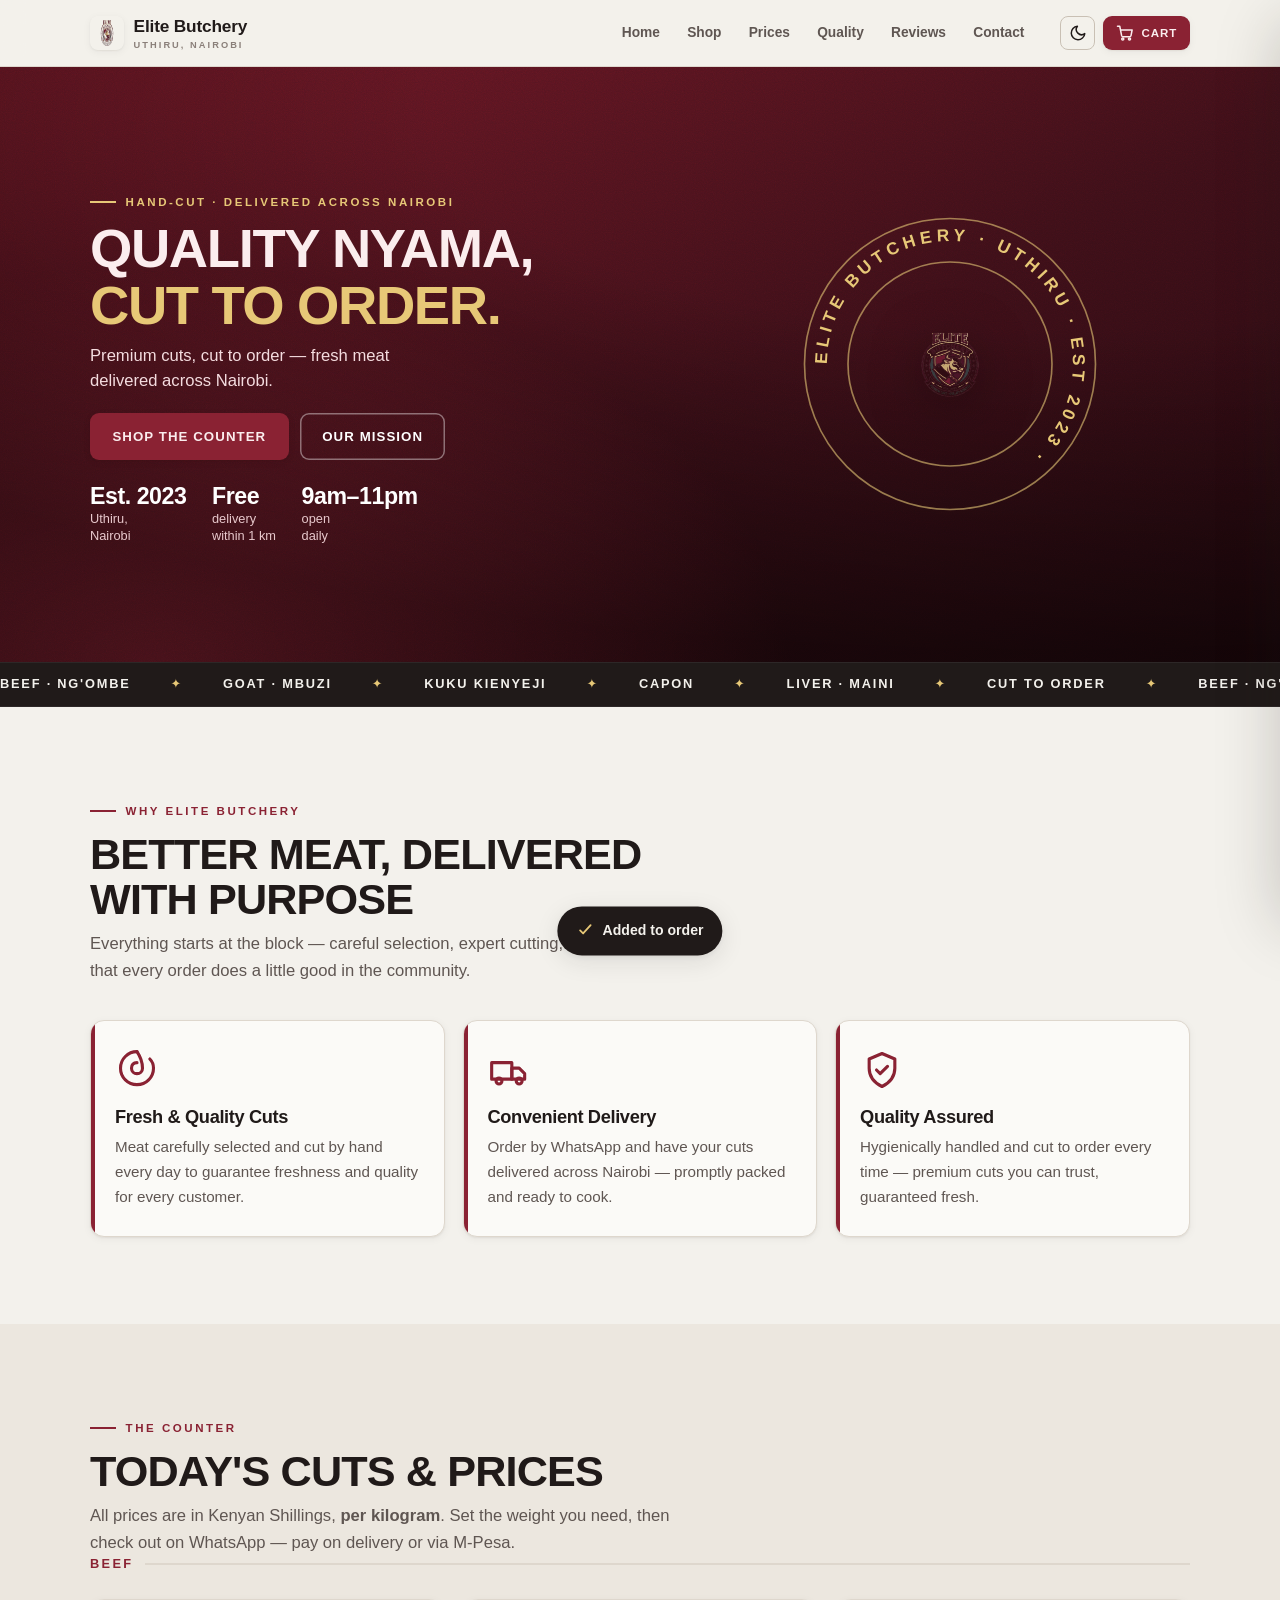
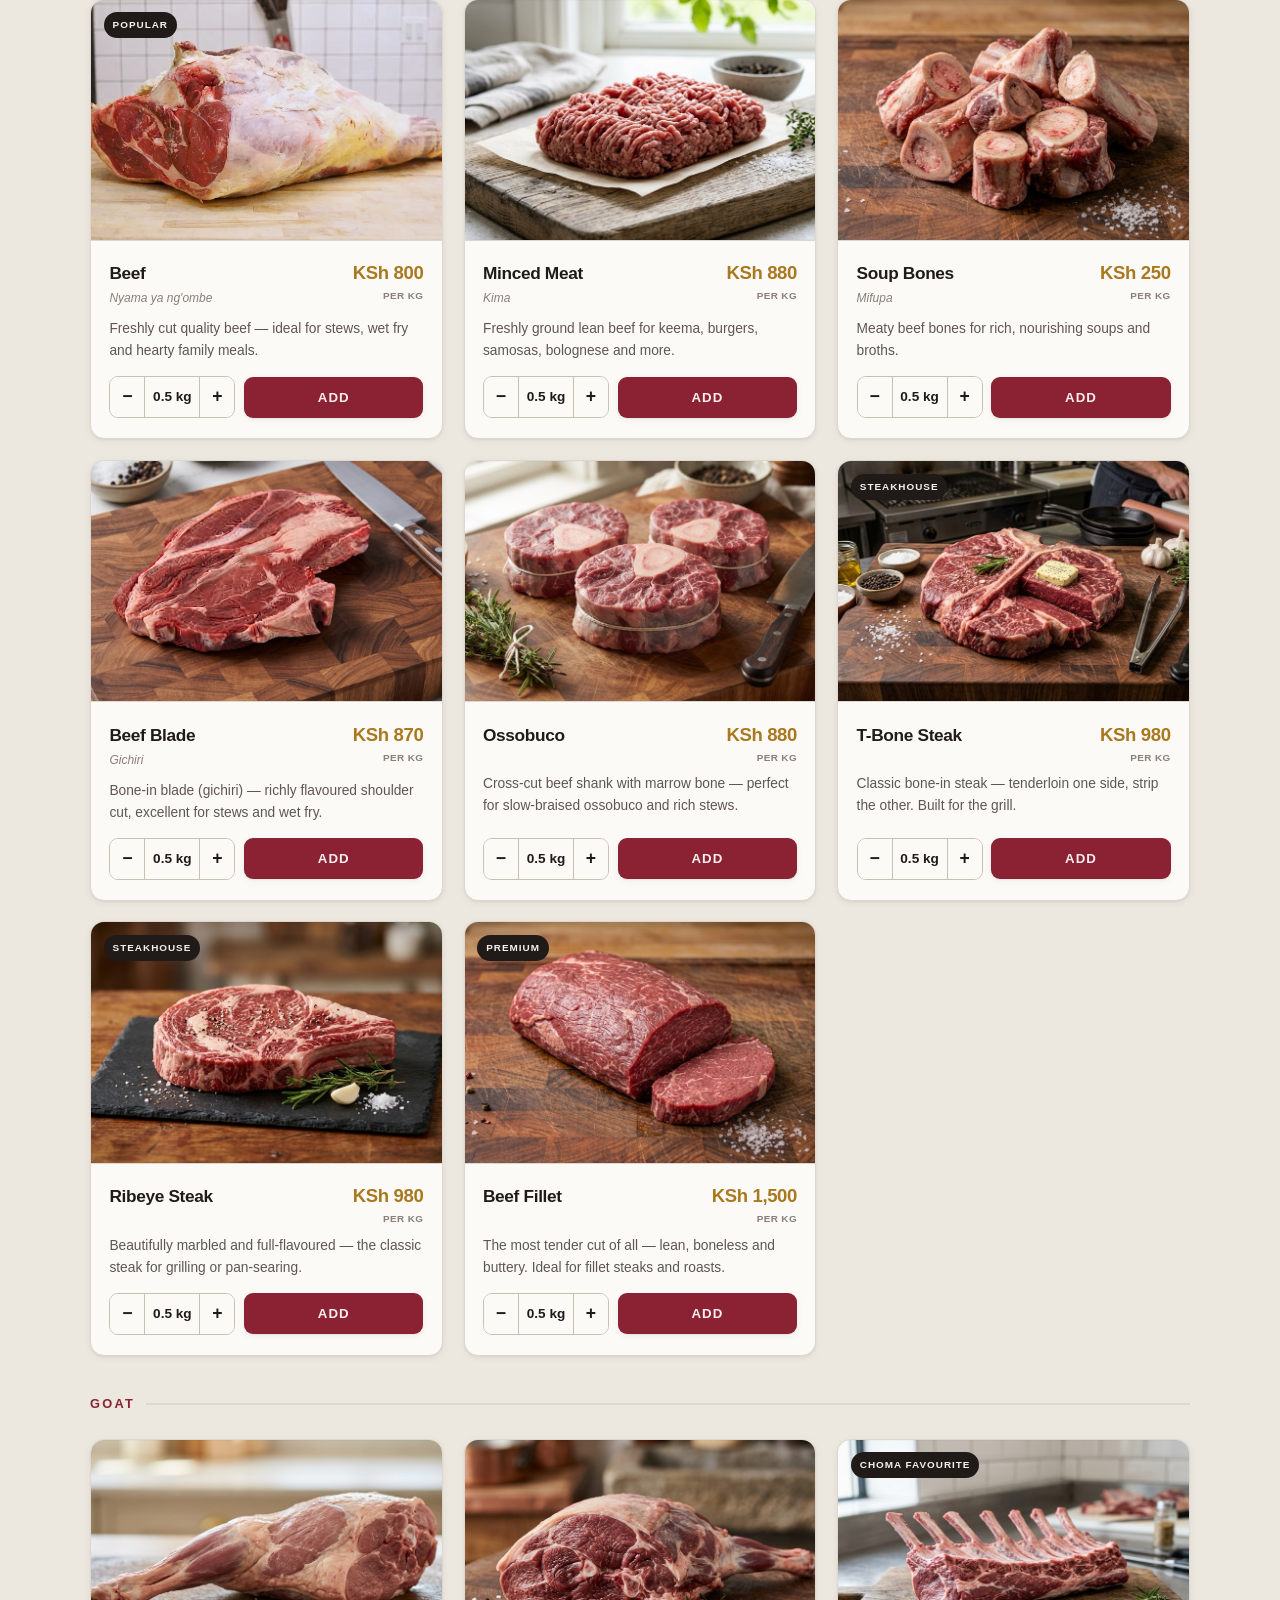
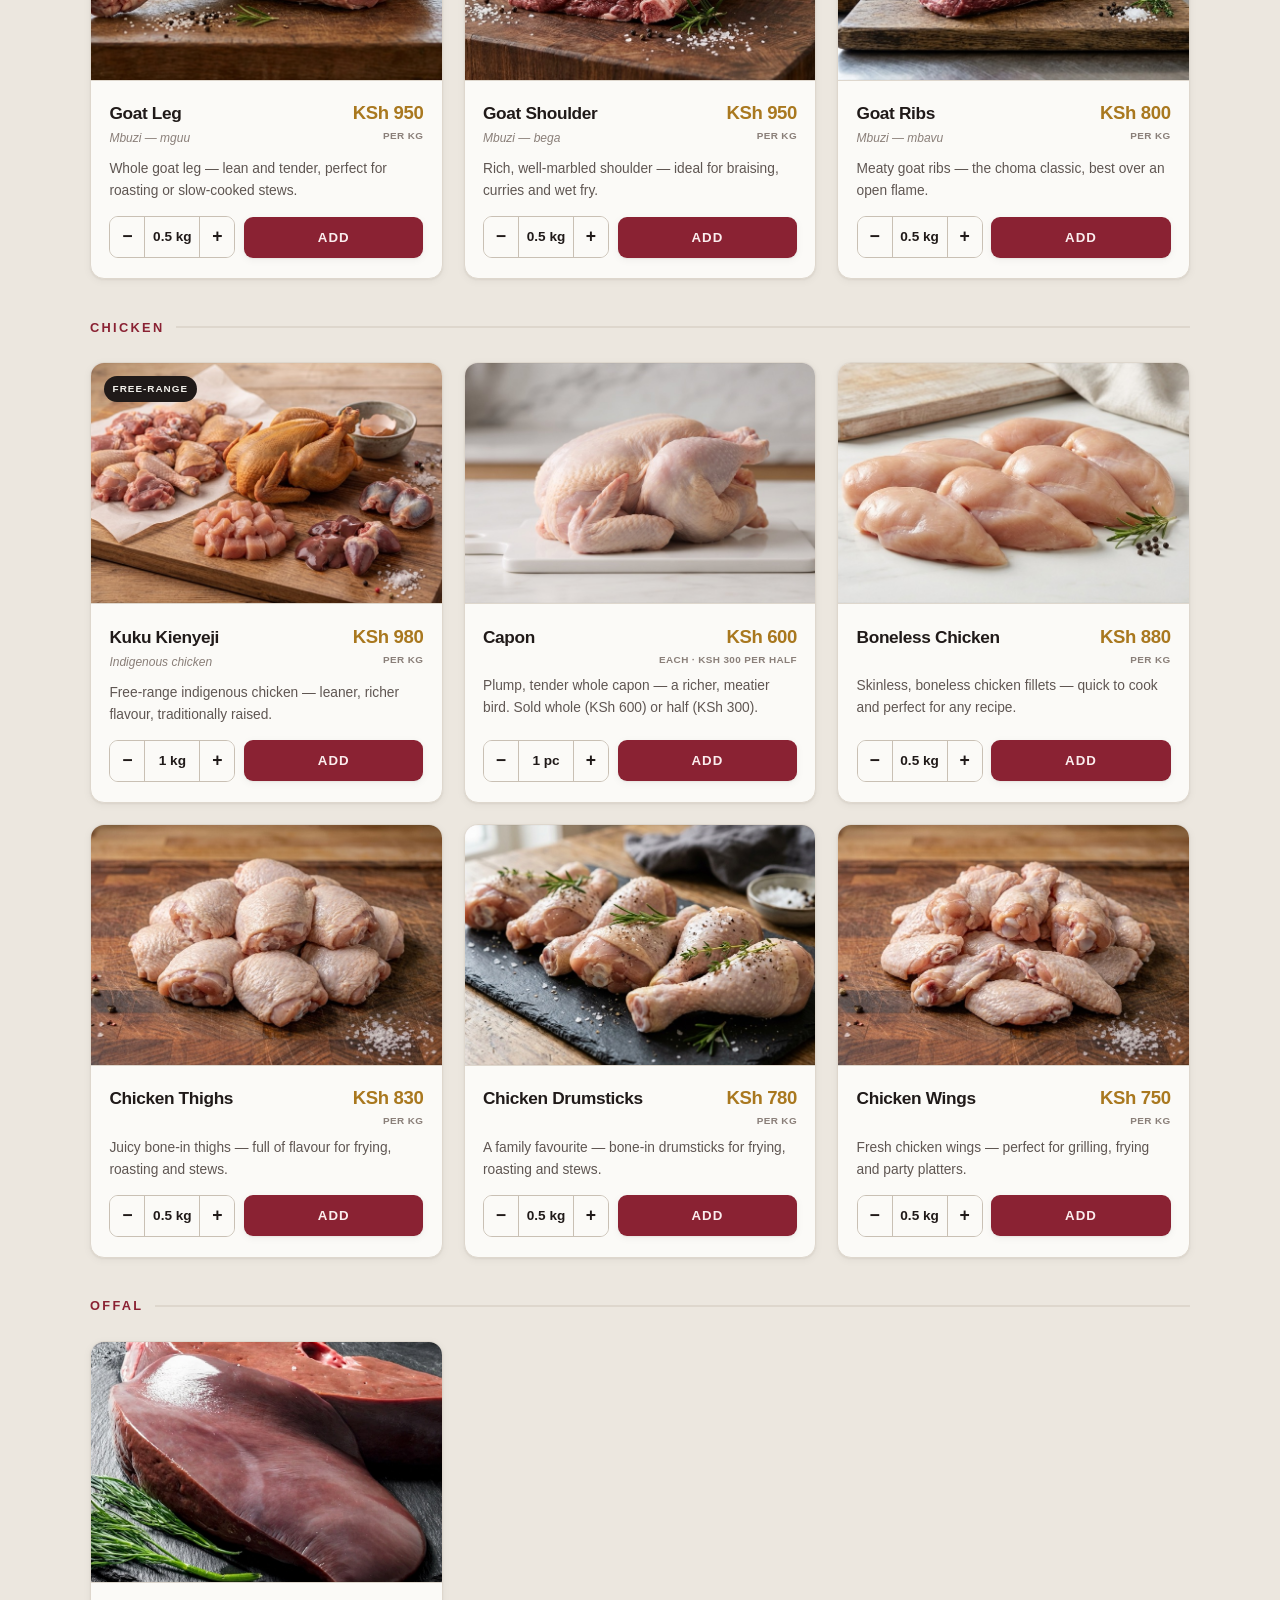
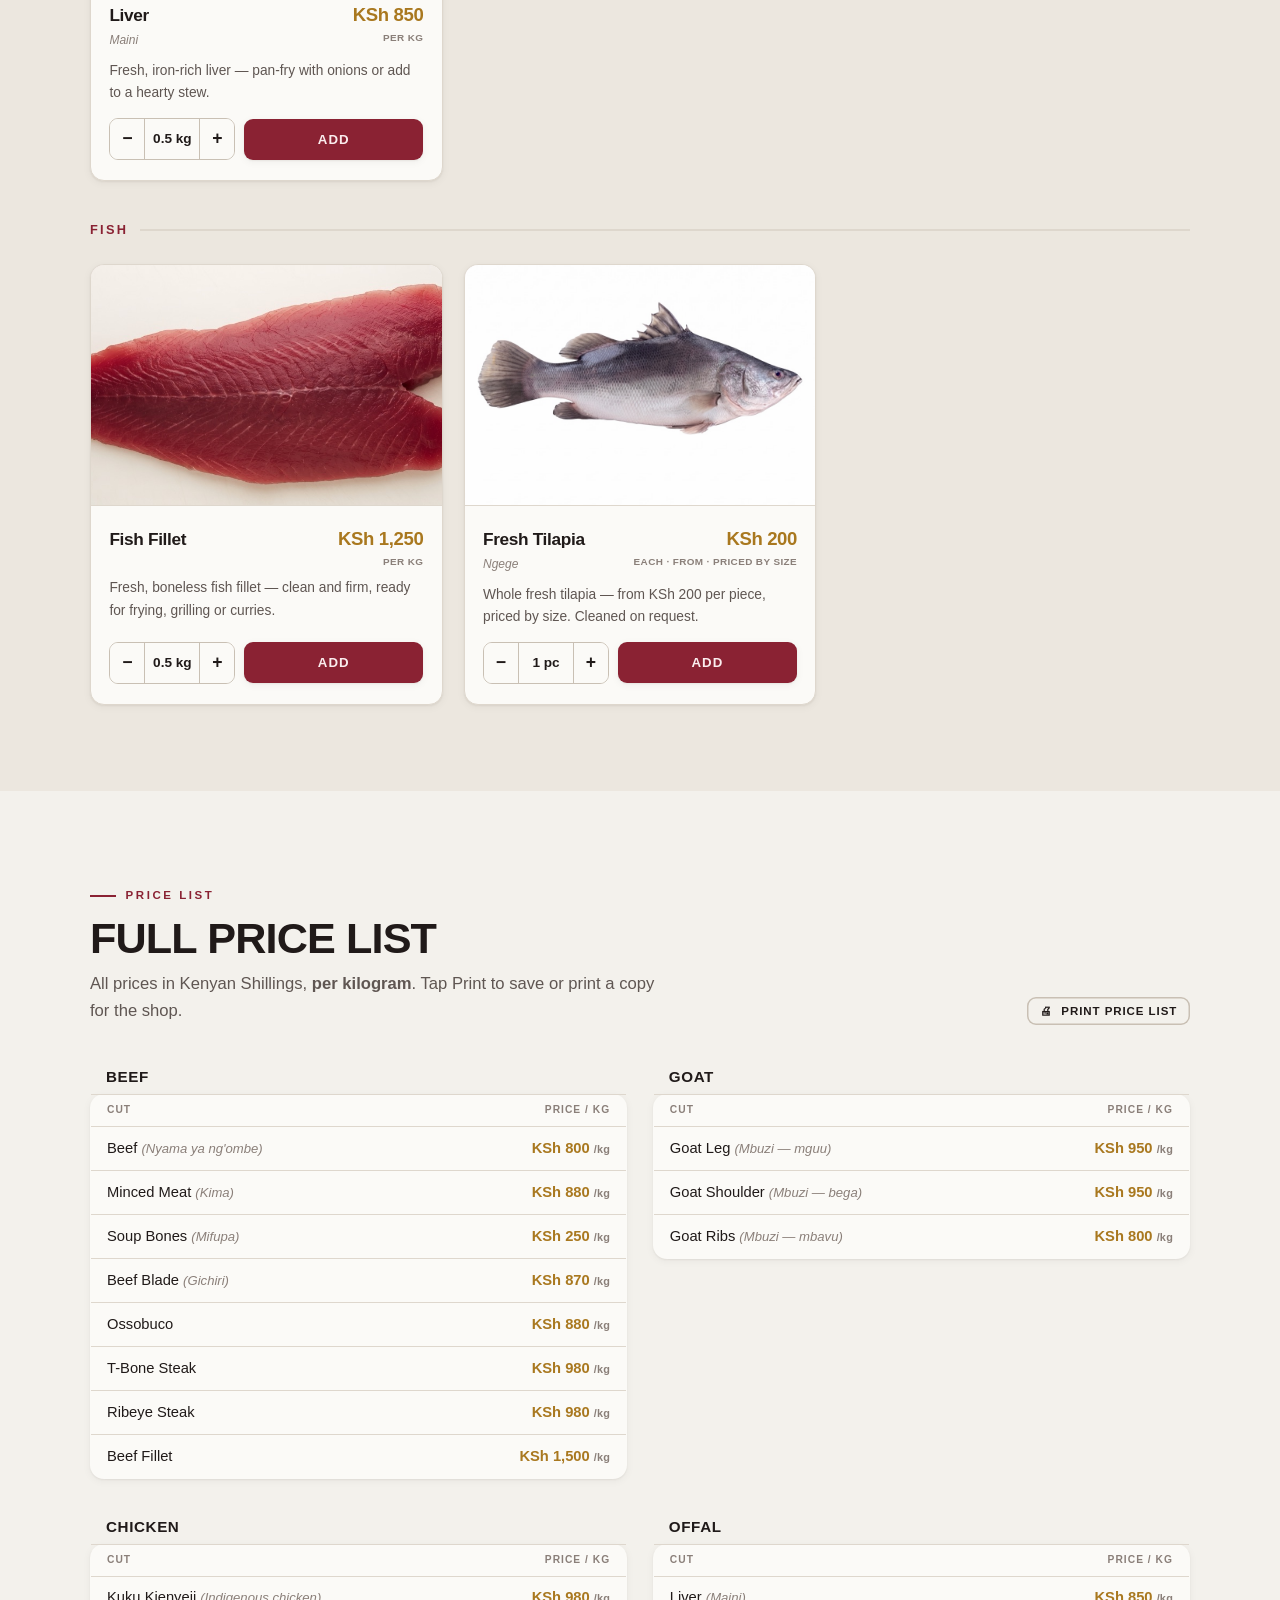
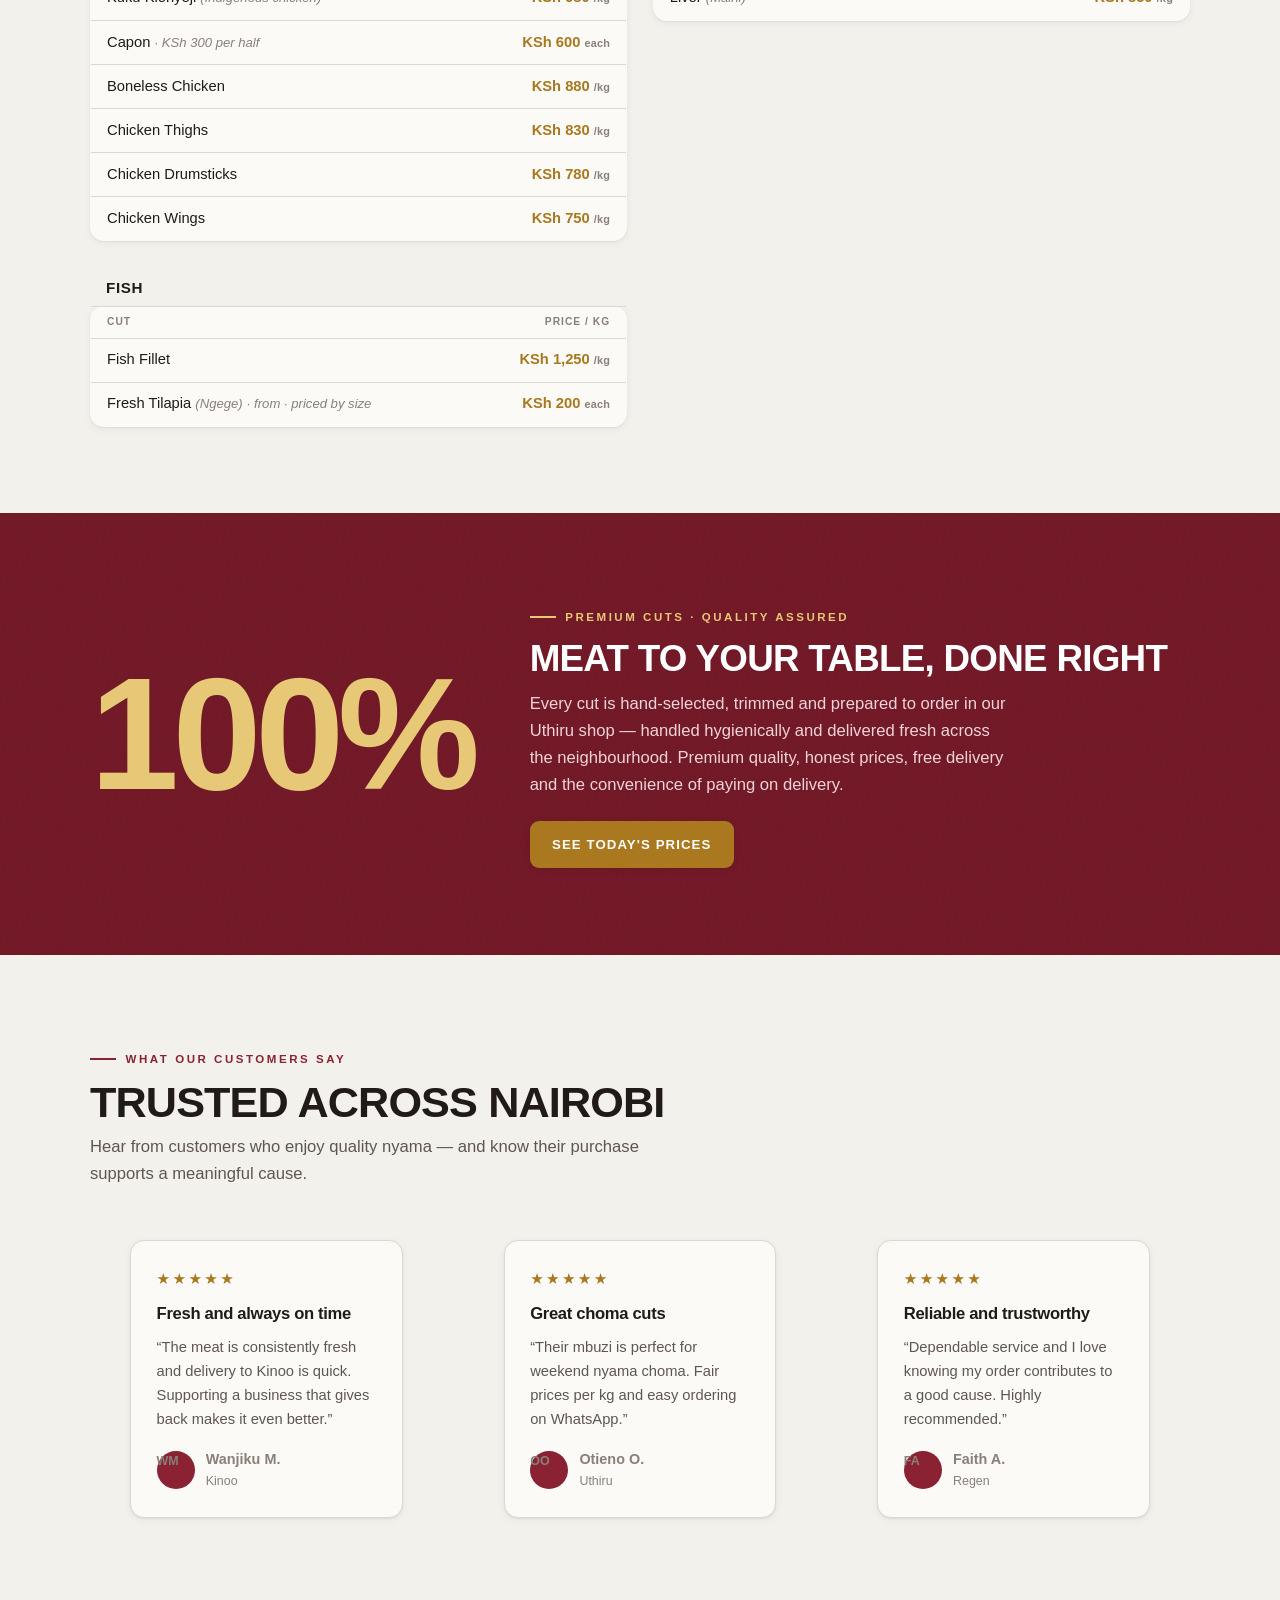
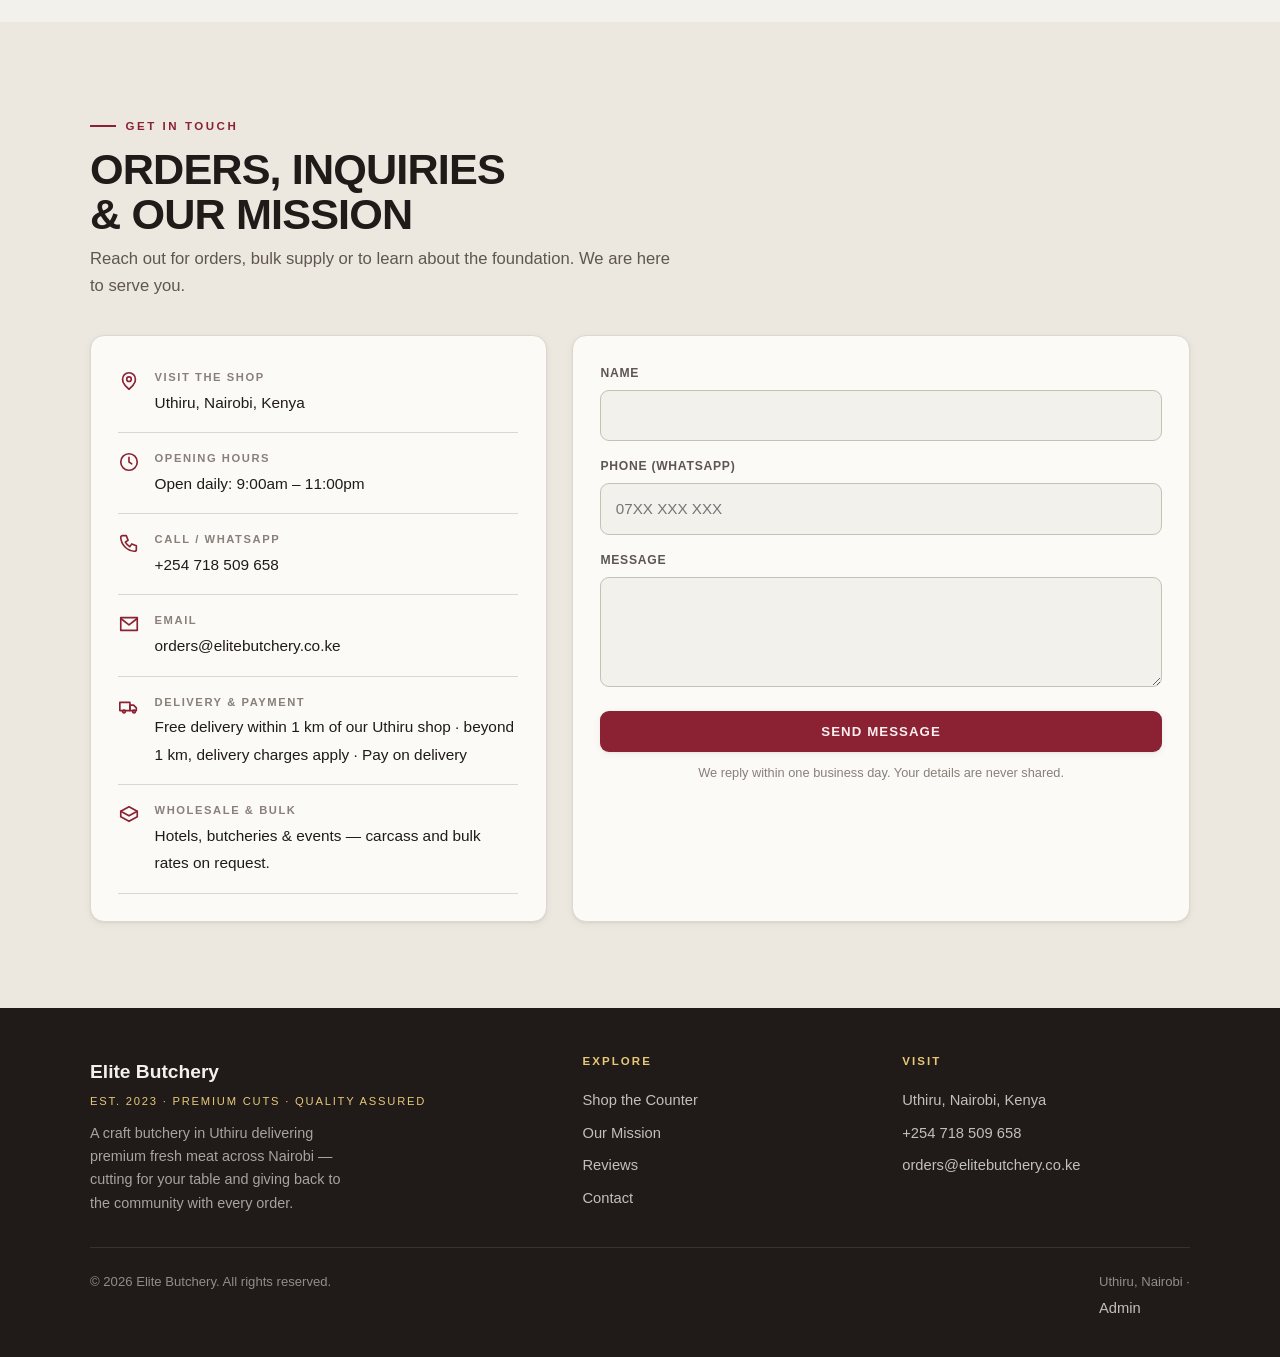
==== index.html @ 7c79e4b6 "Hero: restore rotating seal around logo, halve section height - Bring back the animated seal ("ELITE" ====
<!doctype html>
<html lang="en">
<head>
<meta charset="utf-8" />
<meta name="viewport" content="width=device-width, initial-scale=1" />
<title>Elite Butchery — Fresh Meat Delivery in Uthiru, Nairobi</title>
<meta name="description" content="Elite Butchery in Uthiru, Nairobi — fresh beef, goat, mutton, pork and chicken cut to order and delivered across Nairobi. Prices per kg in KES. Order via WhatsApp or M-Pesa." />
<meta name="theme-color" content="#8A2233" />
<meta property="og:title" content="Elite Butchery — Uthiru, Nairobi" />
<meta property="og:description" content="Fresh nyama, cut to order and delivered across Nairobi. Order via WhatsApp." />
<meta property="og:type" content="website" />
<link rel="icon" href="data:image/svg+xml,%3Csvg xmlns='http://www.w3.org/2000/svg' viewBox='0 0 100 100'%3E%3Ctext y='.9em' font-size='90'%3E%F0%9F%A5%A9%3C/text%3E%3C/svg%3E" />
<link rel="stylesheet" href="assets/css/styles.css" />
</head>
<body>
<a class="skip" href="#main">Skip to content</a>

<!-- HEADER -->
<header class="site">
  <div class="wrap bar">
    <a class="brand" href="#top" aria-label="Home">
      <span class="mark logo-mark" aria-hidden="true"><img src="assets/img/logo.png" alt="" /></span>
      <span><b data-biz="name">Elite Butchery</b><span class="tag" data-biz="location">Uthiru, Nairobi</span></span>
    </a>
    <nav class="main" id="nav">
      <a href="#top">Home</a>
      <a href="#shop">Shop</a>
      <a href="#pricelist">Prices</a>
      <a href="#mission">Quality</a>
      <a href="#reviews">Reviews</a>
      <a href="#contact">Contact</a>
    </nav>
    <div class="hdr-actions">
      <button class="iconbtn themetoggle" id="themeToggle" aria-label="Toggle dark mode" title="Toggle theme">
        <svg width="18" height="18" viewBox="0 0 24 24" fill="none" stroke="currentColor" stroke-width="2" stroke-linecap="round" stroke-linejoin="round"><path d="M21 12.8A9 9 0 1 1 11.2 3 7 7 0 0 0 21 12.8Z"/></svg>
      </button>
      <button class="btn cartbtn btn--sm" id="cartOpen" aria-label="Open cart">
        <svg width="18" height="18" viewBox="0 0 24 24" fill="none" stroke="currentColor" stroke-width="2" stroke-linecap="round" stroke-linejoin="round"><circle cx="9" cy="20" r="1.4"/><circle cx="18" cy="20" r="1.4"/><path d="M2 3h3l2.5 12.5A2 2 0 0 0 9.5 17H18a2 2 0 0 0 2-1.6L21.5 8H6"/></svg>
        <span class="label">Cart</span><span class="count num" id="cartCount">0</span>
      </button>
      <button class="iconbtn menutoggle" id="menuToggle" aria-label="Menu" aria-expanded="false">
        <svg width="20" height="20" viewBox="0 0 24 24" fill="none" stroke="currentColor" stroke-width="2" stroke-linecap="round"><path d="M3 6h18M3 12h18M3 18h18"/></svg>
      </button>
    </div>
  </div>
</header>

<main id="main"><a id="top"></a>

<!-- HERO -->
<section class="hero">
  <div class="wrap">
    <div>
      <span class="eyebrow">Hand-cut · Delivered across Nairobi</span>
      <h1>Quality Nyama,<span class="em">Cut to Order.</span></h1>
      <p class="lede" data-biz="tagline">Premium cuts, quality assured — fresh nyama delivered across Nairobi.</p>
      <div class="cta">
        <a class="btn" href="#shop">Shop the Counter</a>
        <a class="btn btn--ghost" href="#mission">Our Mission</a>
      </div>
      <div class="trust">
        <div><b>Est. 2023</b>Uthiru,<br>Nairobi</div>
        <div><b>Free</b>delivery<br>within 1 km</div>
        <div><b>9am–11pm</b>open<br>daily</div>
      </div>
    </div>
    <div class="heroart heroart--seal">
      <svg class="seal" viewBox="0 0 200 200" aria-hidden="true">
        <defs><path id="sealpath" d="M100,100 m-82,0 a82,82 0 1,1 164,0 a82,82 0 1,1 -164,0" fill="none"/></defs>
        <circle class="seal-ring" cx="100" cy="100" r="97"/>
        <circle class="seal-ring" cx="100" cy="100" r="68"/>
        <text class="seal-text"><textPath href="#sealpath" startOffset="0">ELITE BUTCHERY · UTHIRU · EST 2023 · </textPath></text>
      </svg>
      <img class="hero-logo" src="assets/img/logo.png" alt="Elite Butchery — Premium Cuts, Quality Assured, Est. 2023" />
    </div>
  </div>
</section>

<div class="strip" aria-hidden="true">
  <div class="track">
    <span>Beef · Ng'ombe</span><span>Goat · Mbuzi</span><span>Kuku Kienyeji</span><span>Capon</span><span>Liver · Maini</span><span>Cut to order</span>
    <span>Beef · Ng'ombe</span><span>Goat · Mbuzi</span><span>Kuku Kienyeji</span><span>Capon</span><span>Liver · Maini</span><span>Cut to order</span>
  </div>
</div>

<!-- VALUES -->
<section id="values">
  <div class="wrap">
    <div class="sec-head reveal">
      <span class="eyebrow">Why Elite Butchery</span>
      <h2>Better meat, delivered with purpose</h2>
      <p>Everything starts at the block — careful selection, expert cutting, and a promise that every order does a little good in the community.</p>
    </div>
    <div class="values">
      <article class="value reveal">
        <svg class="ico" viewBox="0 0 24 24" fill="none" stroke="currentColor" stroke-width="1.7" stroke-linecap="round" stroke-linejoin="round"><path d="M12 2C7 2 3 6 3 11a9 9 0 0 0 18 0c0-2-1-4-2-5"/><path d="M12 2c2 3 3 6 3 9a3 3 0 0 1-6 0c0-2 1-3 3-3"/></svg>
        <h3>Fresh &amp; Quality Cuts</h3>
        <p>Meat carefully selected and cut by hand every day to guarantee freshness and quality for every customer.</p>
      </article>
      <article class="value reveal">
        <svg class="ico" viewBox="0 0 24 24" fill="none" stroke="currentColor" stroke-width="1.7" stroke-linecap="round" stroke-linejoin="round"><path d="M2 8h11v9H2z"/><path d="M13 11h4l3 3v3h-7z"/><circle cx="6" cy="18" r="1.6"/><circle cx="17" cy="18" r="1.6"/></svg>
        <h3>Convenient Delivery</h3>
        <p>Order by WhatsApp and have your cuts delivered across Nairobi — promptly packed and ready to cook.</p>
      </article>
      <article class="value reveal">
        <svg class="ico" viewBox="0 0 24 24" fill="none" stroke="currentColor" stroke-width="1.7" stroke-linecap="round" stroke-linejoin="round"><path d="M12 3l7 3v5c0 4.5-3 8-7 10-4-2-7-5.5-7-10V6l7-3Z"/><path d="m9 12 2 2 4-4"/></svg>
        <h3>Quality Assured</h3>
        <p>Hygienically handled and cut to order every time — premium cuts you can trust, guaranteed fresh.</p>
      </article>
    </div>
  </div>
</section>

<!-- SHOP -->
<section id="shop">
  <div class="wrap">
    <div class="shop-top">
      <div class="sec-head reveal" style="margin-bottom:0">
        <span class="eyebrow">The Counter</span>
        <h2>Today's Cuts &amp; Prices</h2>
        <p>All prices are in Kenyan Shillings, <strong>per kilogram</strong>. Set the weight you need, then check out on WhatsApp — pay on delivery or via M-Pesa.</p>
      </div>
      <div class="updated num" id="updated"></div>
    </div>
    <div id="shopGrid"><!-- products injected, grouped by category --></div>
  </div>
</section>

<!-- PRICE LIST -->
<section id="pricelist">
  <div class="wrap">
    <div class="shop-top">
      <div class="sec-head reveal" style="margin-bottom:0">
        <span class="eyebrow">Price list</span>
        <h2>Full Price List</h2>
        <p>All prices in Kenyan Shillings, <strong>per kilogram</strong>. Tap Print to save or print a copy for the shop.</p>
      </div>
      <button class="btn btn--ghost btn--sm" id="printPrices" type="button">🖨&nbsp; Print price list</button>
    </div>
    <div id="priceList" class="pricelist-wrap reveal"><!-- table injected --></div>
  </div>
</section>

<!-- MISSION -->
<section id="mission">
  <div class="wrap">
    <div class="bignum reveal" aria-hidden="true">100%</div>
    <div class="reveal">
      <span class="eyebrow">Premium cuts · Quality assured</span>
      <h2>Meat to your table, done right</h2>
      <p>Every cut is hand-selected, trimmed and prepared to order in our Uthiru shop — handled hygienically and delivered fresh across the neighbourhood. Premium quality, honest prices, free delivery and the convenience of paying on delivery.</p>
      <a class="btn btn--brass" href="#pricelist">See Today's Prices</a>
    </div>
  </div>
</section>

<!-- REVIEWS -->
<section id="reviews">
  <div class="wrap">
    <div class="sec-head reveal">
      <span class="eyebrow">What our customers say</span>
      <h2>Trusted across Nairobi</h2>
      <p>Hear from customers who enjoy quality nyama — and know their purchase supports a meaningful cause.</p>
    </div>
    <div class="quotes">
      <figure class="quote reveal">
        <div class="stars" aria-label="5 out of 5 stars">★★★★★</div>
        <h3>Fresh and always on time</h3>
        <p>“The meat is consistently fresh and delivery to Kinoo is quick. Supporting a business that gives back makes it even better.”</p>
        <figcaption class="who"><span class="av">WM</span><span><b>Wanjiku M.</b><span>Kinoo</span></span></figcaption>
      </figure>
      <figure class="quote reveal">
        <div class="stars" aria-label="5 out of 5 stars">★★★★★</div>
        <h3>Great choma cuts</h3>
        <p>“Their mbuzi is perfect for weekend nyama choma. Fair prices per kg and easy ordering on WhatsApp.”</p>
        <figcaption class="who"><span class="av">OO</span><span><b>Otieno O.</b><span>Uthiru</span></span></figcaption>
      </figure>
      <figure class="quote reveal">
        <div class="stars" aria-label="5 out of 5 stars">★★★★★</div>
        <h3>Reliable and trustworthy</h3>
        <p>“Dependable service and I love knowing my order contributes to a good cause. Highly recommended.”</p>
        <figcaption class="who"><span class="av">FA</span><span><b>Faith A.</b><span>Regen</span></span></figcaption>
      </figure>
    </div>
  </div>
</section>

<!-- CONTACT -->
<section id="contact">
  <div class="wrap">
    <div class="sec-head reveal">
      <span class="eyebrow">Get in touch</span>
      <h2>Orders, inquiries &amp; our mission</h2>
      <p>Reach out for orders, bulk supply or to learn about the foundation. We are here to serve you.</p>
    </div>
    <div class="contact-grid">
      <div class="infocard reveal">
        <div class="infoitem">
          <svg class="ico" viewBox="0 0 24 24" fill="none" stroke="currentColor" stroke-width="1.8" stroke-linecap="round" stroke-linejoin="round"><path d="M12 21s-7-5.5-7-11a7 7 0 0 1 14 0c0 5.5-7 11-7 11Z"/><circle cx="12" cy="10" r="2.5"/></svg>
          <div><b>Visit the shop</b><span data-biz="address">Uthiru Shopping Centre, Waiyaki Way, Nairobi, Kenya</span></div>
        </div>
        <div class="infoitem">
          <svg class="ico" viewBox="0 0 24 24" fill="none" stroke="currentColor" stroke-width="1.8" stroke-linecap="round" stroke-linejoin="round"><circle cx="12" cy="12" r="9"/><path d="M12 7v5l3 2"/></svg>
          <div><b>Opening hours</b><span data-biz="hours">Mon–Sat: 7am–8pm · Sun: 8am–6pm</span></div>
        </div>
        <div class="infoitem">
          <svg class="ico" viewBox="0 0 24 24" fill="none" stroke="currentColor" stroke-width="1.8" stroke-linecap="round" stroke-linejoin="round"><path d="M5 4h4l2 5-3 2a12 12 0 0 0 5 5l2-3 5 2v4a2 2 0 0 1-2 2A16 16 0 0 1 3 6a2 2 0 0 1 2-2Z"/></svg>
          <div><b>Call / WhatsApp</b><span><a data-biz-link="phone" href="#">+254 700 000 000</a></span></div>
        </div>
        <div class="infoitem">
          <svg class="ico" viewBox="0 0 24 24" fill="none" stroke="currentColor" stroke-width="1.8" stroke-linecap="round" stroke-linejoin="round"><path d="M3 5h18v14H3z"/><path d="m3 6 9 7 9-7"/></svg>
          <div><b>Email</b><span><a data-biz-link="email" href="#">orders@elitebutchery.co.ke</a></span></div>
        </div>
        <div class="infoitem">
          <svg class="ico" viewBox="0 0 24 24" fill="none" stroke="currentColor" stroke-width="1.8" stroke-linecap="round" stroke-linejoin="round"><path d="M2 8h11v9H2z"/><path d="M13 11h4l3 3v3h-7z"/><circle cx="6.5" cy="18" r="1.5"/><circle cx="17.5" cy="18" r="1.5"/></svg>
          <div><b>Delivery &amp; payment</b><span data-biz="deliveryNote">Free delivery available · Pay on delivery</span></div>
        </div>
        <div class="infoitem">
          <svg class="ico" viewBox="0 0 24 24" fill="none" stroke="currentColor" stroke-width="1.8" stroke-linecap="round" stroke-linejoin="round"><path d="M3 9l9-5 9 5-9 5-9-5Z"/><path d="M3 9v6l9 5 9-5V9"/></svg>
          <div><b>Wholesale &amp; bulk</b><span data-biz="wholesale">Hotels, butcheries &amp; events — carcass and bulk rates on request.</span></div>
        </div>
        <div class="mpesa" id="mpesaBlock" hidden>
          <b>Pay with M-Pesa · Buy Goods</b>
          <div class="till">Till <span data-biz="mpesaTill"></span></div>
        </div>
      </div>

      <form class="card2" id="contactForm" novalidate>
        <div class="field">
          <label for="cf-name">Name</label>
          <input id="cf-name" name="name" type="text" autocomplete="name" required />
          <div class="err">Please enter your name.</div>
        </div>
        <div class="field">
          <label for="cf-phone">Phone (WhatsApp)</label>
          <input id="cf-phone" name="phone" type="tel" inputmode="tel" autocomplete="tel" placeholder="07XX XXX XXX" required />
          <div class="err">Please enter a valid phone number.</div>
        </div>
        <div class="field">
          <label for="cf-msg">Message</label>
          <textarea id="cf-msg" name="message" required></textarea>
          <div class="err">Please add a short message.</div>
        </div>
        <button class="btn btn--block" type="submit">Send Message</button>
        <p class="formnote">We reply within one business day. Your details are never shared.</p>
        <div class="success" id="formSuccess" role="status">
          <svg viewBox="0 0 24 24" fill="none" stroke="currentColor" stroke-width="2" stroke-linecap="round" stroke-linejoin="round"><circle cx="12" cy="12" r="10"/><path d="m8 12 3 3 5-6"/></svg>
          Asante! Your message is on its way — we'll be in touch shortly.
        </div>
      </form>
    </div>
  </div>
</section>
</main>

<!-- FOOTER -->
<footer class="site">
  <div class="wrap">
    <div class="cols">
      <div class="fbrand">
        <b data-biz="name">Elite Butchery</b>
        <span style="display:block;font-size:.7rem;letter-spacing:.16em;text-transform:uppercase;color:var(--brass-soft);margin-top:.3rem">Est. 2023 · Premium Cuts · Quality Assured</span>
        <p>A craft butchery in Uthiru delivering premium fresh meat across Nairobi — cutting for your table and giving back to the community with every order.</p>
      </div>
      <div>
        <h4>Explore</h4>
        <a href="#shop">Shop the Counter</a>
        <a href="#mission">Our Mission</a>
        <a href="#reviews">Reviews</a>
        <a href="#contact">Contact</a>
      </div>
      <div>
        <h4>Visit</h4>
        <a href="#contact" data-biz="address">Uthiru, Nairobi</a>
        <a data-biz-link="phone" href="#">+254 700 000 000</a>
        <a data-biz-link="email" href="#">orders@elitebutchery.co.ke</a>
      </div>
    </div>
    <div class="foot-bottom">
      <span>© <span id="year">2026</span> <span data-biz="name">Elite Butchery</span>. All rights reserved.</span>
      <span>Uthiru, Nairobi · <a href="admin.html">Admin</a></span>
    </div>
  </div>
</footer>

<!-- CART -->
<div class="scrim" id="scrim"></div>
<aside class="drawer" id="drawer" aria-label="Shopping cart" aria-hidden="true">
  <div class="dhead">
    <svg width="20" height="20" viewBox="0 0 24 24" fill="none" stroke="currentColor" stroke-width="2" stroke-linecap="round" stroke-linejoin="round"><circle cx="9" cy="20" r="1.4"/><circle cx="18" cy="20" r="1.4"/><path d="M2 3h3l2.5 12.5A2 2 0 0 0 9.5 17H18a2 2 0 0 0 2-1.6L21.5 8H6"/></svg>
    <h3>Your Order</h3>
    <button class="close" id="cartClose" aria-label="Close cart">
      <svg width="22" height="22" viewBox="0 0 24 24" fill="none" stroke="currentColor" stroke-width="2" stroke-linecap="round"><path d="M6 6l12 12M18 6L6 18"/></svg>
    </button>
  </div>
  <div class="ditems" id="ditems"></div>
  <div class="dfoot">
    <div class="dform">
      <input id="ordName" type="text" autocomplete="name" placeholder="Your name" aria-label="Your name" />
      <input id="ordLoc" type="text" autocomplete="address-level3" placeholder="Delivery location (estate, house/plot no.)" aria-label="Delivery location" />
    </div>
    <div class="dline"><span>Subtotal</span><span class="num" id="subtotal">KSh 0</span></div>
    <div class="dline"><span>Delivery</span><span id="delivery">—</span></div>
    <div class="dtotal"><b>Total</b><span class="amt num" id="total">KSh 0</span></div>
    <button class="btn btn--wa btn--block" id="checkout" disabled>
      <svg width="18" height="18" viewBox="0 0 24 24" fill="currentColor"><path d="M12 2a10 10 0 0 0-8.5 15.2L2 22l4.9-1.5A10 10 0 1 0 12 2Zm5.8 14.2c-.2.7-1.4 1.3-2 1.4-.5.1-1.2.1-1.9-.1-.4-.1-1-.3-1.8-.6-3-1.3-5-4.4-5.2-4.6-.1-.2-1.2-1.6-1.2-3s.7-2.1 1-2.4c.2-.3.5-.3.7-.3h.5c.2 0 .4 0 .6.5l.8 2c.1.2 0 .4-.1.5l-.4.5c-.2.2-.3.3-.1.6.2.3.9 1.4 1.9 2.3 1.3 1.1 2.3 1.5 2.6 1.6.3.1.4.1.6-.1l.7-.9c.2-.2.4-.2.6-.1l1.9.9c.3.1.4.2.5.3.1.3.1.7-.1 1.3Z"/></svg>
      Order on WhatsApp
    </button>
    <p class="dhint" id="dhint">Add cuts to start your order.</p>
  </div>
</aside>

<div class="toast" id="toast" role="status" aria-live="polite">
  <svg viewBox="0 0 24 24" fill="none" stroke="currentColor" stroke-width="2.4" stroke-linecap="round" stroke-linejoin="round"><path d="m5 12 4 4 10-11"/></svg>
  <span id="toastMsg">Added to order</span>
</div>

<script src="assets/js/data.js"></script>
<script src="assets/js/store.js"></script>
<script src="assets/js/app.js"></script>
</body>
</html>
---- assets/css/styles.css ----
/* =============================================================
   Elite Butchery — styles (shared by storefront + admin)
   Palette: oxblood signature, brass accent, marble-bone ground.
   Theme-aware: system by default, overridable via [data-theme].
   ============================================================= */
:root{
  --ground:#F3F1EC; --surface:#FBFAF7; --surface-2:#ECE7DF;
  --ink:#201A19; --ink-soft:#5F5652; --ink-faint:#8A7F79;
  --line:#DED7CD; --line-strong:#C9C0B4;
  --oxblood:#8A2233; --oxblood-deep:#6E1826; --oxblood-ink:#FBEDEE;
  --brass:#A9781F; --brass-soft:#E7C877;
  --good:#2F7A4A; --good-bg:#E6F1E9; --warn:#B4531B;
  --shadow-sm:0 1px 2px rgba(32,26,25,.06),0 2px 8px rgba(32,26,25,.05);
  --shadow-md:0 6px 24px rgba(32,26,25,.10),0 2px 6px rgba(32,26,25,.06);
  --shadow-lg:0 24px 60px rgba(32,26,25,.22);
  --maxw:1180px; --pad:clamp(1.15rem,4vw,2.5rem); --r:14px; --r-sm:9px;
  --sans:"Helvetica Neue",Helvetica,Arial,system-ui,-apple-system,"Segoe UI",Roboto,sans-serif;
  --display:"Helvetica Neue",Arial,system-ui,-apple-system,"Segoe UI Semibold",sans-serif;
}
@media (prefers-color-scheme:dark){
  :root:not([data-theme="light"]){
    --ground:#171210; --surface:#211A18; --surface-2:#2B2320;
    --ink:#F3ECE4; --ink-soft:#B7ABA2; --ink-faint:#8C8079;
    --line:#372D29; --line-strong:#4A3D38;
    --oxblood:#D25366; --oxblood-deep:#B23A4C; --oxblood-ink:#1B0E10;
    --brass:#D8A84A; --brass-soft:#7C5E24;
    --good:#5FB981; --good-bg:#173322; --warn:#E08A4A;
    --shadow-sm:0 1px 2px rgba(0,0,0,.4);
    --shadow-md:0 8px 30px rgba(0,0,0,.5);
    --shadow-lg:0 28px 70px rgba(0,0,0,.62);
  }
}
:root[data-theme="dark"]{
  --ground:#171210; --surface:#211A18; --surface-2:#2B2320;
  --ink:#F3ECE4; --ink-soft:#B7ABA2; --ink-faint:#8C8079;
  --line:#372D29; --line-strong:#4A3D38;
  --oxblood:#D25366; --oxblood-deep:#B23A4C; --oxblood-ink:#1B0E10;
  --brass:#D8A84A; --brass-soft:#7C5E24;
  --good:#5FB981; --good-bg:#173322; --warn:#E08A4A;
  --shadow-sm:0 1px 2px rgba(0,0,0,.4);
  --shadow-md:0 8px 30px rgba(0,0,0,.5);
  --shadow-lg:0 28px 70px rgba(0,0,0,.62);
}

*{box-sizing:border-box}
html{scroll-behavior:smooth}
@media (prefers-reduced-motion:reduce){html{scroll-behavior:auto}}
body{margin:0;background:var(--ground);color:var(--ink);font-family:var(--sans);
  font-size:clamp(15px,.4vw + 14px,17px);line-height:1.62;-webkit-font-smoothing:antialiased;text-rendering:optimizeLegibility}
h1,h2,h3,h4{font-family:var(--display);font-weight:800;line-height:1.04;letter-spacing:-.02em;text-wrap:balance;margin:0}
p{margin:0}
a{color:inherit;text-decoration:none}
img,svg{max-width:100%;display:block}
::selection{background:var(--oxblood);color:var(--oxblood-ink)}
:focus-visible{outline:2.5px solid var(--oxblood);outline-offset:3px;border-radius:4px}
@media (prefers-color-scheme:dark){:root:not([data-theme="light"]) :focus-visible{outline-color:var(--brass)}}
:root[data-theme="dark"] :focus-visible{outline-color:var(--brass)}

.wrap{max-width:var(--maxw);margin:0 auto;padding-inline:var(--pad)}
.eyebrow{font-size:.72rem;font-weight:700;letter-spacing:.22em;text-transform:uppercase;color:var(--oxblood);display:inline-flex;align-items:center;gap:.6rem}
.eyebrow::before{content:"";width:26px;height:2px;background:currentColor;display:inline-block}
.num{font-variant-numeric:tabular-nums}
.skip{position:absolute;left:-999px;top:0;background:var(--oxblood);color:#fff;padding:.7rem 1rem;z-index:200;border-radius:0 0 8px 0}
.skip:focus{left:0}

/* buttons */
.btn{--bg:var(--oxblood);--fg:var(--oxblood-ink);display:inline-flex;align-items:center;justify-content:center;gap:.55rem;
  background:var(--bg);color:var(--fg);font-family:var(--display);font-weight:800;font-size:.83rem;letter-spacing:.08em;text-transform:uppercase;
  padding:.8rem 1.4rem;border:none;border-radius:var(--r-sm);cursor:pointer;
  transition:transform .16s ease,box-shadow .2s ease,background .2s ease;box-shadow:var(--shadow-sm)}
.btn:hover{transform:translateY(-2px);box-shadow:var(--shadow-md)}
.btn:active{transform:translateY(0)}
.btn--ghost{--bg:transparent;--fg:var(--ink);box-shadow:inset 0 0 0 1.5px var(--line-strong)}
.btn--ghost:hover{--bg:var(--surface)}
.btn--brass{--bg:var(--brass);--fg:#fff}
.btn--wa{--bg:#1FA855;--fg:#fff}
.btn--block{width:100%}
.btn--sm{padding:.5rem .8rem;font-size:.72rem}
.btn[disabled]{opacity:.4;cursor:not-allowed;transform:none;box-shadow:none}
@media (prefers-reduced-motion:reduce){.btn:hover{transform:none}}

.iconbtn{background:none;border:1.5px solid var(--line-strong);border-radius:8px;padding:.45rem;cursor:pointer;color:var(--ink);display:inline-grid;place-items:center}
.iconbtn:hover{background:var(--surface-2)}

/* ---------------- header ---------------- */
header.site{position:sticky;top:0;z-index:60;background:color-mix(in srgb,var(--ground) 86%,transparent);
  backdrop-filter:saturate(1.4) blur(12px);border-bottom:1px solid var(--line)}
.bar{display:flex;align-items:center;gap:.9rem;height:66px}
.brand{display:flex;align-items:center;gap:.6rem;font-family:var(--display);font-weight:800}
.brand .mark{width:34px;height:34px;border-radius:8px;flex:none;background:var(--oxblood);color:var(--oxblood-ink);display:grid;place-items:center;box-shadow:var(--shadow-sm)}
.brand b{font-size:1.08rem;letter-spacing:-.01em;display:block}
.brand .tag{font-size:.58rem;letter-spacing:.22em;text-transform:uppercase;color:var(--ink-faint);display:block;margin-top:-3px}
nav.main{margin-left:auto;display:flex;align-items:center;gap:.2rem}
nav.main a{font-size:.86rem;font-weight:600;color:var(--ink-soft);padding:.5rem .75rem;border-radius:8px;transition:color .15s,background .15s}
nav.main a:hover{color:var(--ink);background:var(--surface-2)}
.hdr-actions{display:flex;align-items:center;gap:.5rem;margin-left:.4rem}
.cartbtn{position:relative;display:inline-flex;align-items:center;gap:.5rem}
.cartbtn .count{position:absolute;top:-7px;right:-7px;min-width:19px;height:19px;padding:0 4px;background:var(--brass);color:#fff;
  font-size:.68rem;font-weight:800;border-radius:99px;display:grid;place-items:center;font-variant-numeric:tabular-nums;
  transform:scale(0);transition:transform .18s cubic-bezier(.4,1.5,.5,1)}
.cartbtn.has .count{transform:scale(1)}
.menutoggle{display:none}
@media (max-width:900px){
  nav.main{position:fixed;inset:66px 0 auto 0;flex-direction:column;align-items:stretch;gap:0;background:var(--surface);
    border-bottom:1px solid var(--line);padding:.5rem var(--pad) 1rem;transform:translateY(-160%);transition:transform .3s ease;box-shadow:var(--shadow-md);margin:0}
  nav.main.open{transform:translateY(0)}
  nav.main a{padding:.85rem .4rem;border-radius:0;border-bottom:1px solid var(--line)}
  .menutoggle{display:inline-grid}
  .cartbtn .label{display:none}
}

/* ---------------- hero ---------------- */
.hero{position:relative;overflow:hidden;color:var(--oxblood-ink);isolation:isolate}
.hero::before{content:"";position:absolute;inset:0;z-index:-2;background:
  radial-gradient(120% 90% at 82% 8%,rgba(0,0,0,0) 40%,rgba(0,0,0,.5) 100%),
  radial-gradient(90% 120% at 12% 100%,var(--oxblood) 0%,rgba(0,0,0,0) 55%),
  linear-gradient(155deg,var(--oxblood-deep) 0%,#3d0f18 55%,#25090f 100%)}
.hero::after{content:"";position:absolute;inset:0;z-index:-1;opacity:.5;mix-blend-mode:overlay;
  background-image:url("data:image/svg+xml,%3Csvg xmlns='http://www.w3.org/2000/svg' width='120' height='120'%3E%3Cfilter id='n'%3E%3CfeTurbulence type='fractalNoise' baseFrequency='.9' numOctaves='2'/%3E%3C/filter%3E%3Crect width='100%25' height='100%25' filter='url(%23n)' opacity='.5'/%3E%3C/svg%3E")}
.hero .wrap{display:grid;grid-template-columns:1.1fr .9fr;gap:2rem;align-items:center;padding-block:clamp(1.1rem,2.4vw,2rem)}
.hero .eyebrow{color:var(--brass-soft)}
.hero h1{font-size:clamp(2.1rem,5vw,3.4rem);text-transform:uppercase;letter-spacing:-.025em;margin:.6rem 0 .1rem}
.hero h1 .em{color:var(--brass-soft);display:block}
.hero .lede{font-size:clamp(.98rem,1.3vw,1.1rem);color:#f4dcdf;max-width:36ch;margin:.6rem 0 1.2rem;line-height:1.5}
.hero .cta{display:flex;flex-wrap:wrap;gap:.7rem}
.hero .btn--ghost{--fg:#fff;box-shadow:inset 0 0 0 1.5px rgba(255,255,255,.4)}
.hero .btn--ghost:hover{--bg:rgba(255,255,255,.08)}
.trust{display:flex;gap:1.6rem;margin-top:1.3rem;flex-wrap:wrap}
.trust div{font-size:.8rem;color:#e8c9cd;line-height:1.3}
.trust b{display:block;font-family:var(--display);font-size:1.45rem;color:#fff;letter-spacing:-.02em}
.heroart{position:relative;justify-self:center;width:min(330px,72vw);aspect-ratio:1}
.heroart .cleaver{position:absolute;inset:0;color:rgba(255,255,255,.9);filter:drop-shadow(0 18px 30px rgba(0,0,0,.5))}
.stamp{position:absolute;right:-6%;bottom:-4%;width:42%;color:var(--brass-soft);animation:spin 26s linear infinite}
.stamp .ring{fill:none;stroke:currentColor;stroke-width:2}
@keyframes spin{to{transform:rotate(360deg)}}
@media (prefers-reduced-motion:reduce){.stamp{animation:none}}
@media (max-width:820px){.hero .wrap{grid-template-columns:1fr}.heroart{grid-row:1;width:min(220px,50vw)}}

/* marquee */
.strip{background:var(--ink);color:var(--ground);overflow:hidden;border-block:1px solid rgba(255,255,255,.06)}
.strip .track{display:flex;gap:2.5rem;white-space:nowrap;padding:.7rem 0;animation:slide 30s linear infinite;width:max-content}
.strip span{font-family:var(--display);font-weight:800;font-size:.8rem;letter-spacing:.14em;text-transform:uppercase;display:inline-flex;gap:2.5rem;align-items:center}
.strip span::after{content:"✦";color:var(--brass-soft)}
@keyframes slide{to{transform:translateX(-50%)}}
@media (prefers-reduced-motion:reduce){.strip .track{animation:none}}

/* sections */
section{padding-block:clamp(3.2rem,7vw,5.4rem)}
.sec-head{max-width:62ch;margin-bottom:2.2rem}
.sec-head h2{font-size:clamp(1.8rem,4vw,2.7rem);margin:.7rem 0 .6rem;text-transform:uppercase}
.sec-head p{color:var(--ink-soft);font-size:1.04rem}

/* values */
.values{display:grid;grid-template-columns:repeat(3,1fr);gap:1.1rem}
.value{background:var(--surface);border:1px solid var(--line);border-radius:var(--r);padding:1.7rem 1.5rem;box-shadow:var(--shadow-sm);position:relative;overflow:hidden}
.value::before{content:"";position:absolute;left:0;top:0;bottom:0;width:4px;background:var(--oxblood)}
.value .ico{width:44px;height:44px;color:var(--oxblood);margin-bottom:1rem}
.value h3{font-size:1.14rem;margin-bottom:.5rem}
.value p{color:var(--ink-soft);font-size:.95rem}
@media (max-width:820px){.values{grid-template-columns:1fr}}

/* shop */
#shop{background:var(--surface-2)}
.shop-top{display:flex;justify-content:space-between;align-items:flex-end;gap:1rem;flex-wrap:wrap}
.updated{font-size:.78rem;color:var(--ink-faint)}
.grid{display:grid;grid-template-columns:repeat(3,1fr);gap:1.3rem;margin-top:1.6rem}
@media (max-width:900px){.grid{grid-template-columns:repeat(2,1fr)}}
@media (max-width:560px){.grid{grid-template-columns:1fr}}
.card{background:var(--surface);border:1px solid var(--line);border-radius:var(--r);overflow:hidden;display:flex;flex-direction:column;box-shadow:var(--shadow-sm);transition:transform .2s ease,box-shadow .2s ease}
.card:hover{transform:translateY(-4px);box-shadow:var(--shadow-md)}
@media (prefers-reduced-motion:reduce){.card:hover{transform:none}}
.card .art{aspect-ratio:16/11;display:grid;place-items:center;position:relative;border-bottom:1px solid var(--line);
  background:radial-gradient(120% 120% at 30% 15%,color-mix(in srgb,var(--oxblood) 18%,var(--surface)) 0%,var(--surface) 70%)}
.card .art{overflow:hidden}
.card .art svg{width:50%;color:var(--oxblood);opacity:.92}
.art-photo{position:absolute;inset:0;width:100%;height:100%;object-fit:cover;z-index:1}
.card.out .art{filter:grayscale(.7);opacity:.7}
.tagchip{position:absolute;z-index:2;top:.8rem;left:.8rem;font-size:.62rem;font-weight:800;letter-spacing:.1em;text-transform:uppercase;background:var(--ink);color:var(--ground);padding:.3rem .55rem;border-radius:999px}
.outchip{position:absolute;z-index:2;top:.8rem;right:.8rem;font-size:.62rem;font-weight:800;letter-spacing:.08em;text-transform:uppercase;background:var(--warn);color:#fff;padding:.3rem .55rem;border-radius:999px}
.card .body{padding:1.1rem 1.15rem 1.25rem;display:flex;flex-direction:column;gap:.45rem;flex:1}
.card .top{display:flex;justify-content:space-between;align-items:baseline;gap:.6rem}
.card h3{font-size:1.08rem}
.card .sw{font-size:.75rem;color:var(--ink-faint);font-style:italic}
.price{font-family:var(--display);font-weight:800;color:var(--brass);font-size:1.16rem;letter-spacing:-.02em;white-space:nowrap;text-align:right}
.price small{display:block;font-size:.62rem;color:var(--ink-faint);font-weight:600;letter-spacing:.04em;text-transform:uppercase}
.card p.desc{color:var(--ink-soft);font-size:.86rem;flex:1}
.card .buy{display:flex;gap:.55rem;align-items:center;margin-top:.4rem}
.stepper{display:inline-flex;align-items:center;border:1.5px solid var(--line-strong);border-radius:var(--r-sm);overflow:hidden}
.stepper button{width:34px;height:40px;background:var(--surface);border:none;color:var(--ink);font-size:1.1rem;cursor:pointer;font-weight:700;line-height:1}
.stepper button:hover{background:var(--surface-2)}
.stepper .val{min-width:56px;height:40px;display:grid;place-items:center;font-family:var(--display);font-weight:700;font-size:.85rem;border-inline:1.5px solid var(--line-strong);font-variant-numeric:tabular-nums}
.card .buy .btn{flex:1}

/* mission */
#mission{background:var(--oxblood-deep);color:var(--oxblood-ink);position:relative;overflow:hidden}
#mission::after{content:"";position:absolute;inset:0;opacity:.4;mix-blend-mode:overlay;
  background-image:url("data:image/svg+xml,%3Csvg xmlns='http://www.w3.org/2000/svg' width='120' height='120'%3E%3Cfilter id='n'%3E%3CfeTurbulence type='fractalNoise' baseFrequency='.9' numOctaves='2'/%3E%3C/filter%3E%3Crect width='100%25' height='100%25' filter='url(%23n)' opacity='.4'/%3E%3C/svg%3E")}
#mission .wrap{position:relative;z-index:1;display:grid;grid-template-columns:auto 1fr;gap:clamp(1.5rem,5vw,3.5rem);align-items:center}
.bignum{font-family:var(--display);font-weight:800;font-size:clamp(4.5rem,15vw,10rem);line-height:.8;letter-spacing:-.04em;color:var(--brass-soft)}
#mission .eyebrow{color:var(--brass-soft)}
#mission h2{font-size:clamp(1.6rem,3.4vw,2.3rem);text-transform:uppercase;margin:.8rem 0;color:#fff}
#mission p{color:#f0d4d8;max-width:52ch;font-size:1.04rem}
#mission .btn{margin-top:1.4rem}
@media (max-width:720px){#mission .wrap{grid-template-columns:1fr}}

/* testimonials */
.quotes{display:grid;grid-template-columns:repeat(3,1fr);gap:1.3rem}
@media (max-width:900px){.quotes{grid-template-columns:1fr}}
.quote{background:var(--surface);border:1px solid var(--line);border-radius:var(--r);padding:1.6rem;box-shadow:var(--shadow-sm);display:flex;flex-direction:column;gap:.85rem}
.quote .stars{color:var(--brass);letter-spacing:.15em;font-size:.95rem}
.quote h3{font-size:1.04rem}
.quote p{color:var(--ink-soft);font-size:.92rem;flex:1}
.quote .who{display:flex;align-items:center;gap:.7rem;margin-top:.2rem}
.quote .av{width:38px;height:38px;border-radius:50%;background:var(--oxblood);color:var(--oxblood-ink);display:grid;place-items:center;font-family:var(--display);font-weight:800;font-size:.9rem;flex:none}
.quote .who b{font-size:.9rem}
.quote .who span{font-size:.78rem;color:var(--ink-faint);display:block}

/* contact */
#contact{background:var(--surface-2)}
.contact-grid{display:grid;grid-template-columns:.85fr 1.15fr;gap:1.6rem}
@media (max-width:820px){.contact-grid{grid-template-columns:1fr}}
.infocard{background:var(--surface);border:1px solid var(--line);border-radius:var(--r);padding:1.7rem;box-shadow:var(--shadow-sm)}
.infoitem{display:flex;gap:.9rem;padding:1rem 0;border-bottom:1px solid var(--line)}
.infoitem:last-child{border-bottom:none;padding-bottom:0}
.infoitem:first-of-type{padding-top:.3rem}
.infoitem .ico{width:22px;height:22px;color:var(--oxblood);flex:none;margin-top:2px}
.infoitem b{display:block;font-size:.7rem;letter-spacing:.14em;text-transform:uppercase;color:var(--ink-faint);margin-bottom:.15rem}
.infoitem span{font-size:.96rem}
.mpesa{margin-top:1.2rem;padding:1rem 1.1rem;border:1.5px dashed var(--line-strong);border-radius:var(--r-sm);background:var(--ground)}
.mpesa b{font-size:.7rem;letter-spacing:.12em;text-transform:uppercase;color:var(--good)}
.mpesa .till{font-family:var(--display);font-weight:800;font-size:1.4rem;letter-spacing:.02em}

/* forms */
form.card2{background:var(--surface);border:1px solid var(--line);border-radius:var(--r);padding:1.7rem;box-shadow:var(--shadow-sm)}
.field{margin-bottom:1rem}
.field label{display:block;font-size:.76rem;font-weight:700;letter-spacing:.06em;text-transform:uppercase;color:var(--ink-soft);margin-bottom:.4rem}
.field input,.field textarea,.field select{width:100%;padding:.78rem .9rem;background:var(--ground);color:var(--ink);border:1.5px solid var(--line-strong);border-radius:var(--r-sm);font:inherit;font-size:.95rem;transition:border-color .15s,box-shadow .15s}
.field textarea{resize:vertical;min-height:110px}
.field input:focus,.field textarea:focus,.field select:focus{outline:none;border-color:var(--oxblood);box-shadow:0 0 0 3px color-mix(in srgb,var(--oxblood) 18%,transparent)}
.field .err{color:var(--oxblood);font-size:.78rem;margin-top:.3rem;display:none}
.field.invalid input,.field.invalid textarea{border-color:var(--oxblood)}
.field.invalid .err{display:block}
.formnote{font-size:.8rem;color:var(--ink-faint);margin-top:.7rem;text-align:center}
.success{display:none;text-align:center;padding:1rem;gap:.7rem;flex-direction:column;align-items:center;color:var(--good);font-weight:600}
.success.show{display:flex}
.success svg{width:46px;height:46px}

/* cart drawer */
.scrim{position:fixed;inset:0;background:rgba(20,12,10,.55);opacity:0;visibility:hidden;transition:opacity .28s,visibility .28s;z-index:80;backdrop-filter:blur(2px)}
.scrim.open{opacity:1;visibility:visible}
.drawer{position:fixed;top:0;right:0;height:100%;width:min(430px,94vw);z-index:90;background:var(--ground);box-shadow:var(--shadow-lg);
  transform:translateX(100%);transition:transform .3s cubic-bezier(.4,0,.1,1);display:flex;flex-direction:column;border-left:1px solid var(--line)}
.drawer.open{transform:translateX(0)}
.drawer .dhead{display:flex;align-items:center;gap:.6rem;padding:1.2rem var(--pad);border-bottom:1px solid var(--line)}
.drawer .dhead h3{font-size:1.12rem;text-transform:uppercase}
.drawer .close{margin-left:auto;background:none;border:none;cursor:pointer;color:var(--ink-soft);padding:.3rem;border-radius:6px}
.drawer .close:hover{background:var(--surface-2);color:var(--ink)}
.ditems{flex:1;overflow-y:auto;padding:.5rem var(--pad)}
.ditem{display:flex;gap:.8rem;padding:1rem 0;border-bottom:1px solid var(--line);align-items:center}
.ditem .di-art{width:52px;height:52px;border-radius:10px;background:var(--surface-2);display:grid;place-items:center;flex:none;border:1px solid var(--line);position:relative;overflow:hidden}
.ditem .di-art .art-photo{border-radius:9px}
.ditem .di-art svg{width:60%;color:var(--oxblood)}
.ditem .di-mid{flex:1;min-width:0}
.ditem .di-mid b{font-size:.92rem;display:block}
.ditem .di-mid .di-price{font-size:.8rem;color:var(--ink-faint)}
.ditem .di-controls{display:flex;align-items:center;gap:.4rem;margin-top:.35rem}
.ditem .qbtn{width:26px;height:26px;border:1.5px solid var(--line-strong);background:var(--surface);border-radius:7px;cursor:pointer;color:var(--ink);font-weight:700;line-height:1}
.ditem .qbtn:hover{background:var(--surface-2)}
.ditem .qn{min-width:52px;text-align:center;font-family:var(--display);font-weight:700;font-size:.82rem;font-variant-numeric:tabular-nums}
.ditem .di-line{font-family:var(--display);font-weight:800;min-width:66px;text-align:right;font-variant-numeric:tabular-nums}
.ditem .rm{background:none;border:none;color:var(--ink-faint);cursor:pointer;font-size:.72rem;text-decoration:underline;padding:0;margin-top:.2rem}
.dempty{text-align:center;color:var(--ink-faint);padding:3rem 1rem;display:flex;flex-direction:column;gap:.8rem;align-items:center}
.dempty svg{width:44px;height:44px;opacity:.4}
.dfoot{padding:1.1rem var(--pad) 1.3rem;border-top:1px solid var(--line);background:var(--surface)}
.dline{display:flex;justify-content:space-between;font-size:.9rem;color:var(--ink-soft);margin-bottom:.5rem}
.dtotal{display:flex;justify-content:space-between;align-items:baseline;margin:.6rem 0 1rem}
.dtotal b{font-size:.8rem;text-transform:uppercase;letter-spacing:.1em;color:var(--ink-soft)}
.dtotal .amt{font-family:var(--display);font-weight:800;font-size:1.6rem;color:var(--ink);font-variant-numeric:tabular-nums}
.dhint{font-size:.76rem;color:var(--ink-faint);text-align:center;margin-top:.7rem}

/* footer */
footer.site{background:var(--ink);color:var(--ground);padding-block:3rem 2rem}
:root[data-theme="dark"] footer.site{background:#0F0B09}
@media (prefers-color-scheme:dark){:root:not([data-theme="light"]) footer.site{background:#0F0B09}}
footer.site .cols{display:grid;grid-template-columns:1.6fr 1fr 1fr;gap:2rem;padding-bottom:2rem;border-bottom:1px solid rgba(255,255,255,.1)}
@media (max-width:720px){footer.site .cols{grid-template-columns:1fr;gap:1.5rem}}
footer.site h4{font-size:.72rem;letter-spacing:.18em;text-transform:uppercase;color:var(--brass-soft);margin:0 0 1rem}
footer.site a{color:rgba(255,255,255,.72);font-size:.92rem;display:block;padding:.28rem 0;transition:color .15s}
footer.site a:hover{color:#fff}
footer.site .fbrand b{font-family:var(--display);font-weight:800;font-size:1.2rem}
footer.site .fbrand p{color:rgba(255,255,255,.6);font-size:.9rem;max-width:34ch;margin-top:.7rem}
.foot-bottom{display:flex;justify-content:space-between;gap:1rem;flex-wrap:wrap;padding-top:1.4rem;font-size:.82rem;color:rgba(255,255,255,.5)}
.foot-bottom a{color:var(--brass-soft);display:inline}

/* reveal + toast */
.reveal{opacity:0;transform:translateY(18px);transition:opacity .7s ease,transform .7s ease}
.reveal.in{opacity:1;transform:none}
@media (prefers-reduced-motion:reduce){.reveal{opacity:1;transform:none;transition:none}}
.toast{position:fixed;bottom:1.4rem;left:50%;transform:translate(-50%,160%);z-index:100;background:var(--ink);color:var(--ground);
  padding:.8rem 1.2rem;border-radius:99px;font-size:.88rem;font-weight:600;box-shadow:var(--shadow-md);display:flex;gap:.5rem;align-items:center;transition:transform .35s cubic-bezier(.4,1.4,.5,1);max-width:90vw}
.toast.show{transform:translate(-50%,0)}
.toast svg{width:18px;height:18px;color:var(--brass-soft);flex:none}

/* =============================================================
   ADMIN
   ============================================================= */
.admin-body{background:var(--ground)}
.admin-shell{max-width:1080px;margin:0 auto;padding:var(--pad)}
.admin-top{display:flex;align-items:center;gap:1rem;flex-wrap:wrap;margin-bottom:1.6rem}
.admin-top .brand{margin-right:auto}
.badge{font-size:.66rem;font-weight:800;letter-spacing:.12em;text-transform:uppercase;background:var(--oxblood);color:var(--oxblood-ink);padding:.28rem .55rem;border-radius:99px}
.panel{background:var(--surface);border:1px solid var(--line);border-radius:var(--r);box-shadow:var(--shadow-sm);padding:1.5rem;margin-bottom:1.4rem}
.panel h2{font-size:1.2rem;text-transform:uppercase;margin-bottom:.3rem}
.panel .sub{color:var(--ink-soft);font-size:.9rem;margin-bottom:1.2rem}
.tablewrap{overflow-x:auto;border:1px solid var(--line);border-radius:var(--r-sm)}
table.admin{width:100%;border-collapse:collapse;min-width:640px}
table.admin th,table.admin td{text-align:left;padding:.7rem .8rem;border-bottom:1px solid var(--line);font-size:.9rem;vertical-align:middle}
table.admin th{font-size:.68rem;letter-spacing:.1em;text-transform:uppercase;color:var(--ink-faint);background:var(--surface-2)}
table.admin tr:last-child td{border-bottom:none}
table.admin .pname b{display:block}
table.admin .pname span{font-size:.76rem;color:var(--ink-faint);font-style:italic}
.priceinput{display:inline-flex;align-items:center;border:1.5px solid var(--line-strong);border-radius:8px;overflow:hidden;background:var(--ground)}
.priceinput .pre{padding:0 .5rem;font-size:.8rem;color:var(--ink-faint);font-weight:700}
.priceinput input{width:92px;border:none;background:transparent;padding:.5rem .4rem;font:inherit;font-weight:700;color:var(--ink);font-variant-numeric:tabular-nums}
.priceinput input:focus{outline:none}
.priceinput .suf{padding:0 .5rem;font-size:.72rem;color:var(--ink-faint)}
.switch{position:relative;display:inline-block;width:46px;height:26px}
.switch input{opacity:0;width:0;height:0}
.slider{position:absolute;cursor:pointer;inset:0;background:var(--line-strong);border-radius:99px;transition:.2s}
.slider::before{content:"";position:absolute;height:20px;width:20px;left:3px;top:3px;background:#fff;border-radius:50%;transition:.2s}
.switch input:checked + .slider{background:var(--good)}
.switch input:checked + .slider::before{transform:translateX(20px)}
.rowdel{background:none;border:none;color:var(--warn);cursor:pointer;font-size:.8rem;text-decoration:underline}
.admin-grid{display:grid;grid-template-columns:1fr 1fr;gap:1rem}
@media (max-width:640px){.admin-grid{grid-template-columns:1fr}}
.actionsbar{display:flex;gap:.7rem;flex-wrap:wrap;align-items:center;margin-top:1.2rem}
.savepill{font-size:.82rem;color:var(--good);font-weight:700;opacity:0;transition:opacity .2s}
.savepill.show{opacity:1}
.login-wrap{min-height:100vh;display:grid;place-items:center;padding:var(--pad)}
.login-card{width:100%;max-width:380px;background:var(--surface);border:1px solid var(--line);border-radius:var(--r);box-shadow:var(--shadow-md);padding:2rem;text-align:center}
.login-card .mark{width:52px;height:52px;border-radius:12px;margin:0 auto 1rem;background:var(--oxblood);color:var(--oxblood-ink);display:grid;place-items:center}
.login-card h1{font-size:1.4rem;text-transform:uppercase;margin-bottom:.3rem}
.login-card p{color:var(--ink-soft);font-size:.9rem;margin-bottom:1.4rem}
.pinrow{display:flex;gap:.6rem;justify-content:center;margin-bottom:1rem}
.pinrow input{width:100%;text-align:center;letter-spacing:.4em;font-size:1.3rem;font-weight:800;padding:.8rem;background:var(--ground);border:1.5px solid var(--line-strong);border-radius:var(--r-sm);color:var(--ink)}
.loginerr{color:var(--oxblood);font-size:.85rem;min-height:1.2em;margin-bottom:.8rem}
.note{font-size:.82rem;color:var(--ink-soft);background:var(--ground);border-left:3px solid var(--brass);padding:.7rem .9rem;border-radius:0 8px 8px 0;margin-top:1rem}
.themetoggle{margin-left:.2rem}

/* =============================================================
   Logo, category groups, price list, print  (Elite Butchery)
   ============================================================= */
.logo-mark{background:transparent!important;box-shadow:none;width:auto;height:52px;border-radius:0}
.logo-mark img{height:100%;width:auto;display:block}

.heroart--seal{position:relative;width:min(300px,64vw);aspect-ratio:1;display:grid;place-items:center;margin-inline:auto}
.seal{position:absolute;inset:0;width:100%;height:100%;color:var(--brass-soft);transform-origin:50% 50%;animation:seal-spin 24s linear infinite}
.seal-ring{fill:none;stroke:currentColor;stroke-width:1.1;opacity:.6}
.seal-text{font-family:var(--display);font-weight:800;font-size:11.5px;letter-spacing:3px;fill:currentColor}
.hero-logo{position:relative;z-index:1;width:52%;filter:drop-shadow(0 12px 26px rgba(0,0,0,.55))}
@keyframes seal-spin{to{transform:rotate(360deg)}}
@media (prefers-reduced-motion:reduce){.seal{animation:none}}
@media (max-width:820px){.heroart--seal{width:min(230px,56vw)}}

/* category groups in the shop */
.cat-group + .cat-group{margin-top:2.6rem}
.cat-head{font-size:.8rem;letter-spacing:.18em;text-transform:uppercase;color:var(--oxblood);
  padding-bottom:.55rem;margin:0 0 1.2rem;display:flex;align-items:center;gap:.7rem}
.cat-head::after{content:"";flex:1;height:2px;background:var(--line)}
.cat-grid{display:grid;grid-template-columns:repeat(3,1fr);gap:1.3rem}
@media (max-width:900px){.cat-grid{grid-template-columns:repeat(2,1fr)}}
@media (max-width:560px){.cat-grid{grid-template-columns:1fr}}

/* price list */
.pricelist-wrap{display:grid;grid-template-columns:repeat(2,1fr);gap:1.3rem 1.6rem;margin-top:1.6rem}
@media (max-width:720px){.pricelist-wrap{grid-template-columns:1fr}}
.pl-group{break-inside:avoid}
table.pricelist{width:100%;border-collapse:collapse;background:var(--surface);border:1px solid var(--line);border-radius:var(--r);overflow:hidden;box-shadow:var(--shadow-sm)}
table.pricelist caption{caption-side:top;text-align:left;font-family:var(--display);font-weight:800;text-transform:uppercase;letter-spacing:.04em;font-size:.95rem;padding:.9rem 1rem .3rem;color:var(--ink)}
table.pricelist th{font-size:.64rem;letter-spacing:.1em;text-transform:uppercase;color:var(--ink-faint);text-align:left;padding:.45rem 1rem;border-bottom:1px solid var(--line)}
table.pricelist th:last-child{text-align:right}
table.pricelist td{padding:.6rem 1rem;border-bottom:1px solid var(--line);font-size:.92rem;vertical-align:baseline}
table.pricelist tbody tr:last-child td{border-bottom:none}
.pl-name span{color:var(--ink-faint);font-size:.82rem;font-style:italic}
.pl-price{text-align:right;font-family:var(--display);font-weight:800;color:var(--brass);white-space:nowrap;font-variant-numeric:tabular-nums}
.pl-price em{color:var(--ink-faint);font-weight:600;font-size:.68rem;font-style:normal;letter-spacing:.02em}
.pl-out .pl-name{color:var(--ink-faint);text-decoration:line-through}

@media print{
  :root{--ground:#fff;--surface:#fff}
  body *{visibility:hidden}
  #pricelist,#pricelist *{visibility:visible}
  #pricelist{position:absolute;inset:0;padding:1rem}
  #printPrices,#pricelist .eyebrow{display:none!important}
  #pricelist .sec-head p{display:none}
  .pricelist-wrap{grid-template-columns:1fr 1fr}
  table.pricelist{box-shadow:none;border:1px solid #ccc}
}

/* checkout details fields in the cart drawer */
.dform{display:grid;gap:.5rem;margin-bottom:.9rem}
.dform input{width:100%;padding:.7rem .8rem;background:var(--ground);color:var(--ink);border:1.5px solid var(--line-strong);border-radius:var(--r-sm);font:inherit;font-size:.9rem;transition:border-color .15s,box-shadow .15s}
.dform input::placeholder{color:var(--ink-faint)}
.dform input:focus{outline:none;border-color:var(--oxblood);box-shadow:0 0 0 3px color-mix(in srgb,var(--oxblood) 18%,transparent)}
.dform input.err{border-color:var(--oxblood);box-shadow:0 0 0 3px color-mix(in srgb,var(--oxblood) 15%,transparent)}
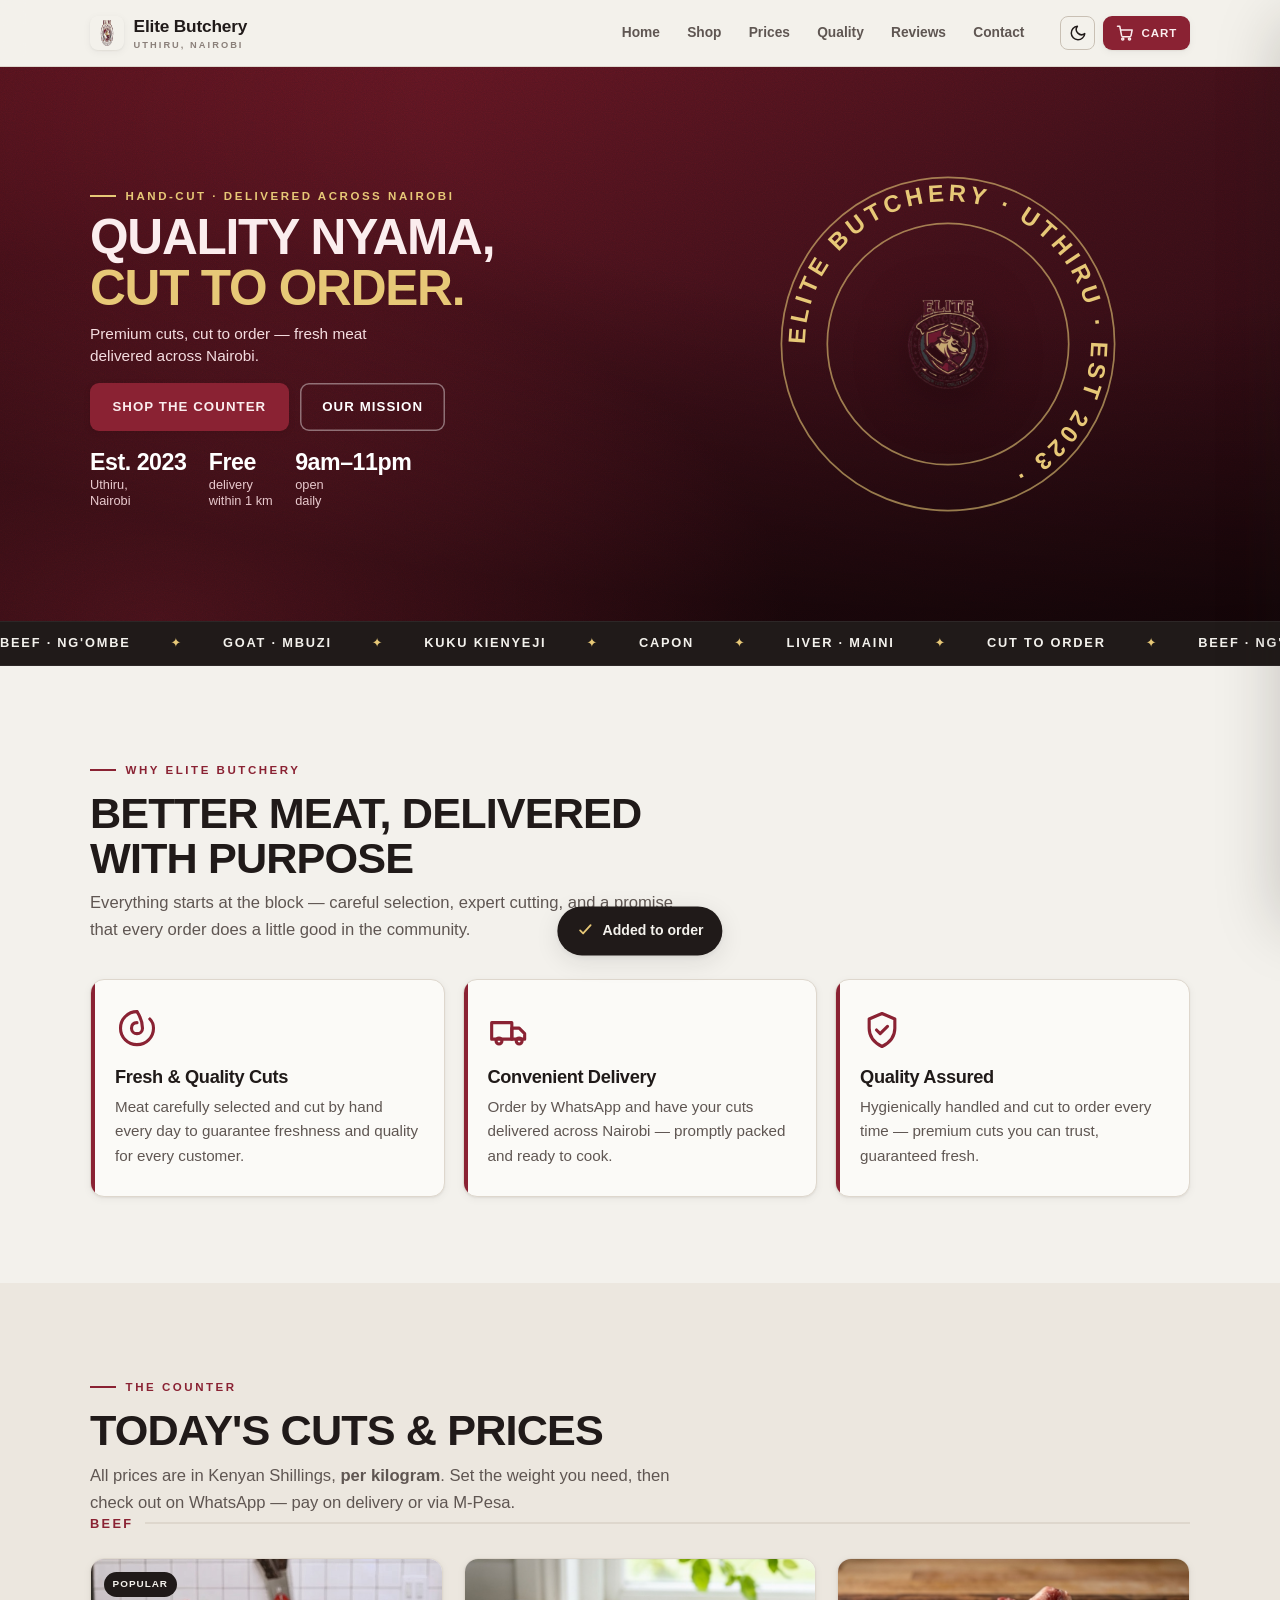
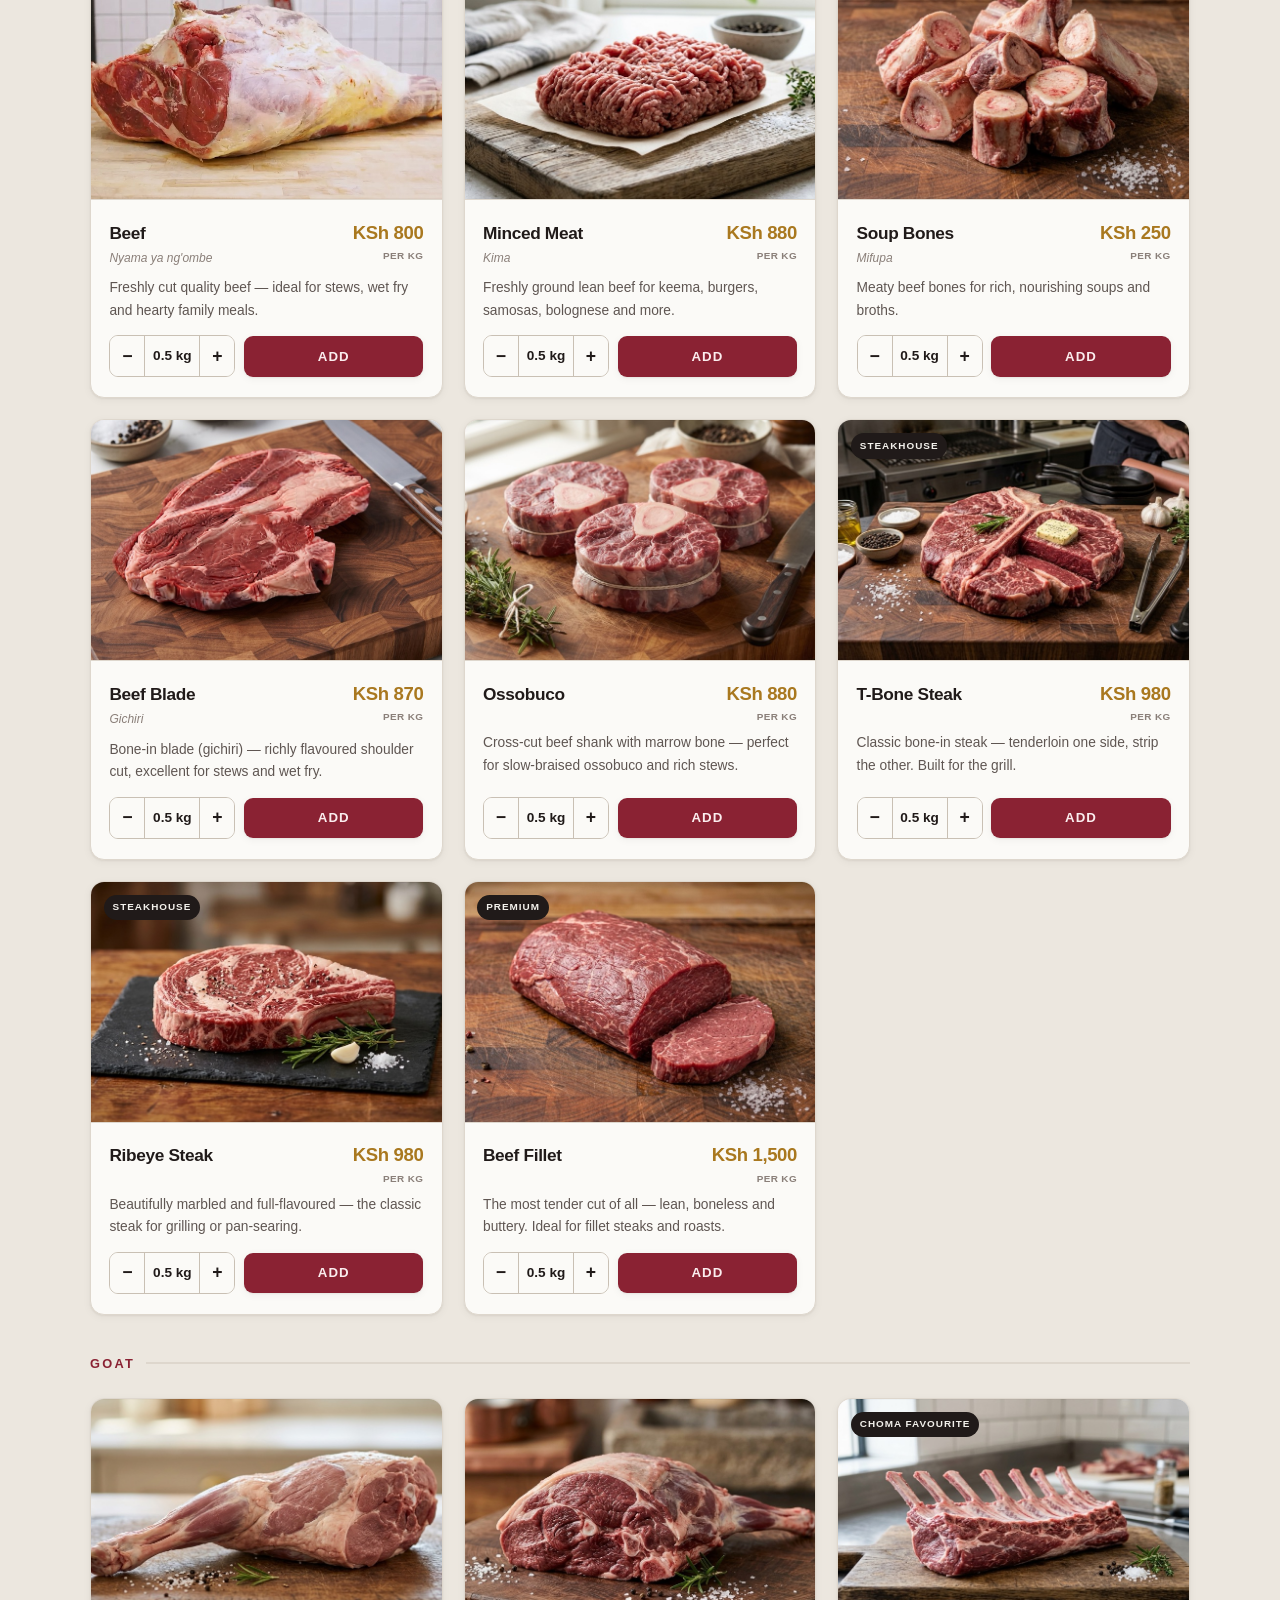
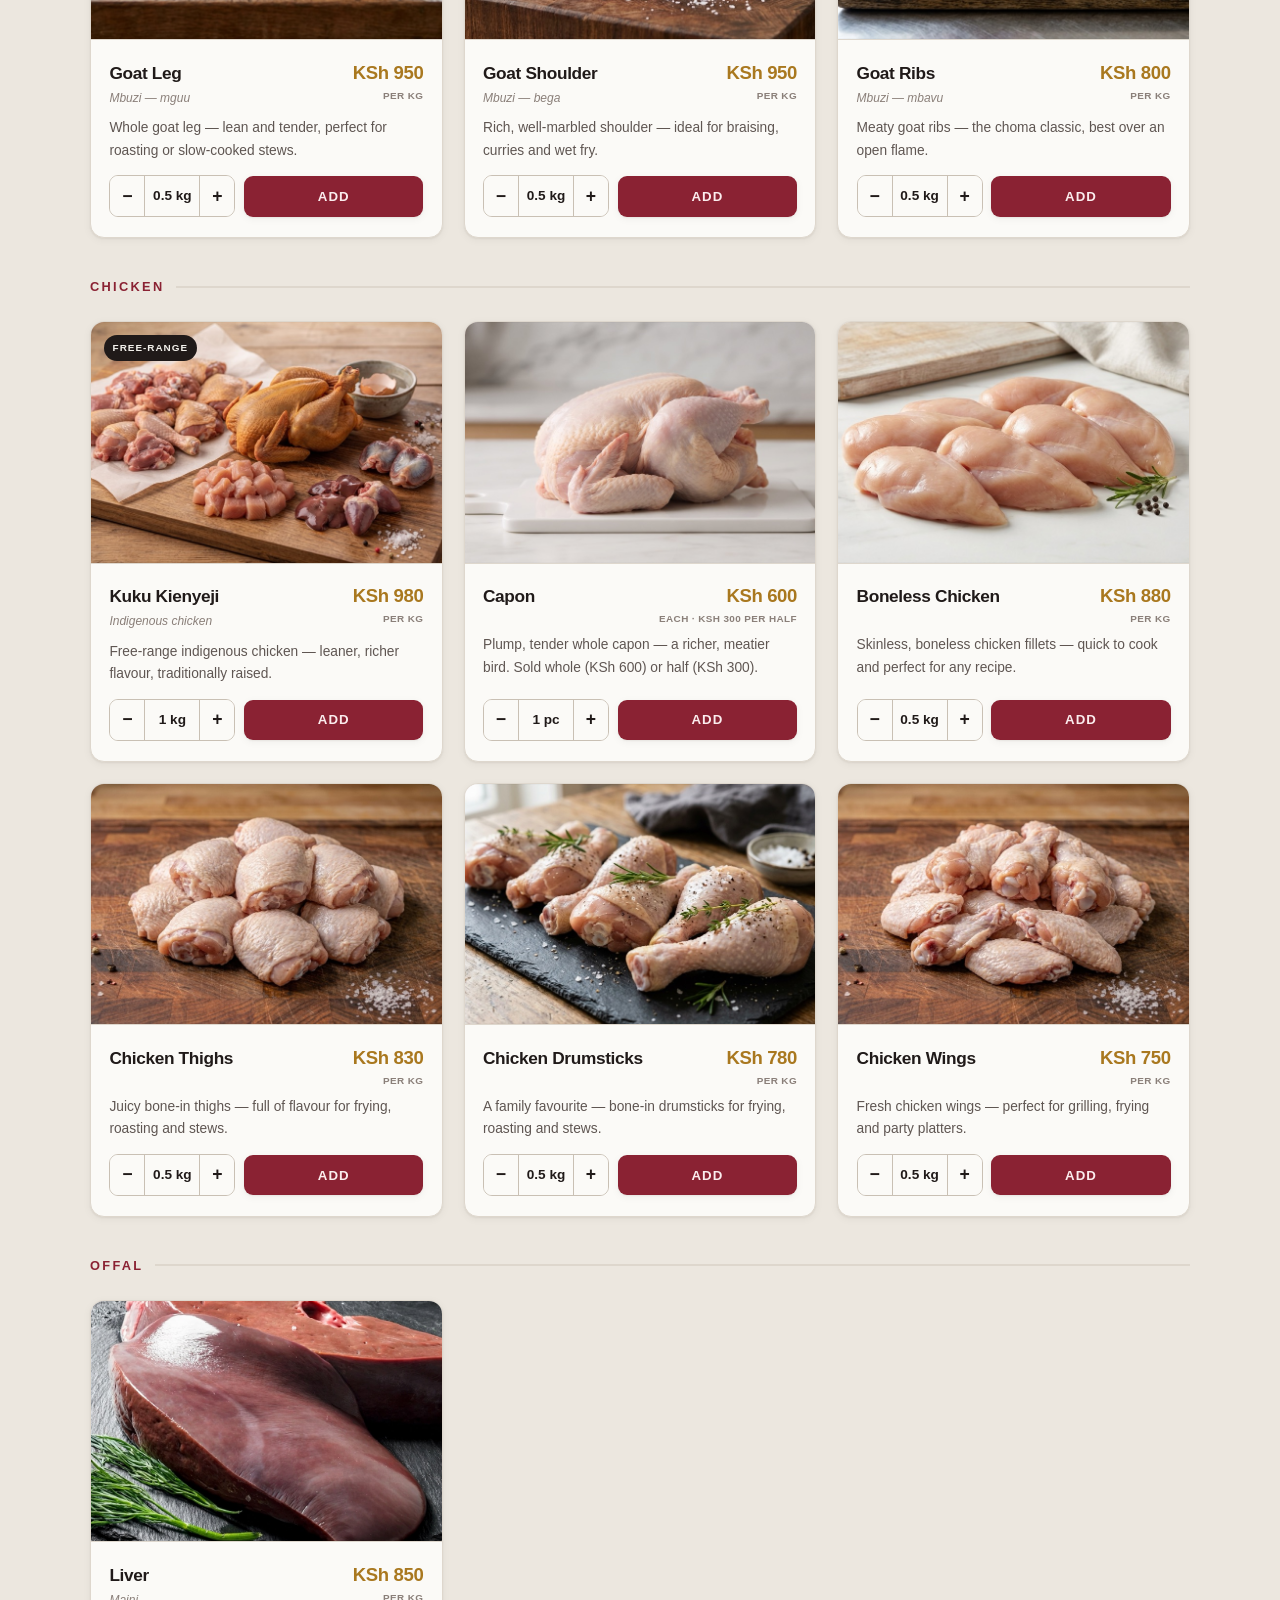
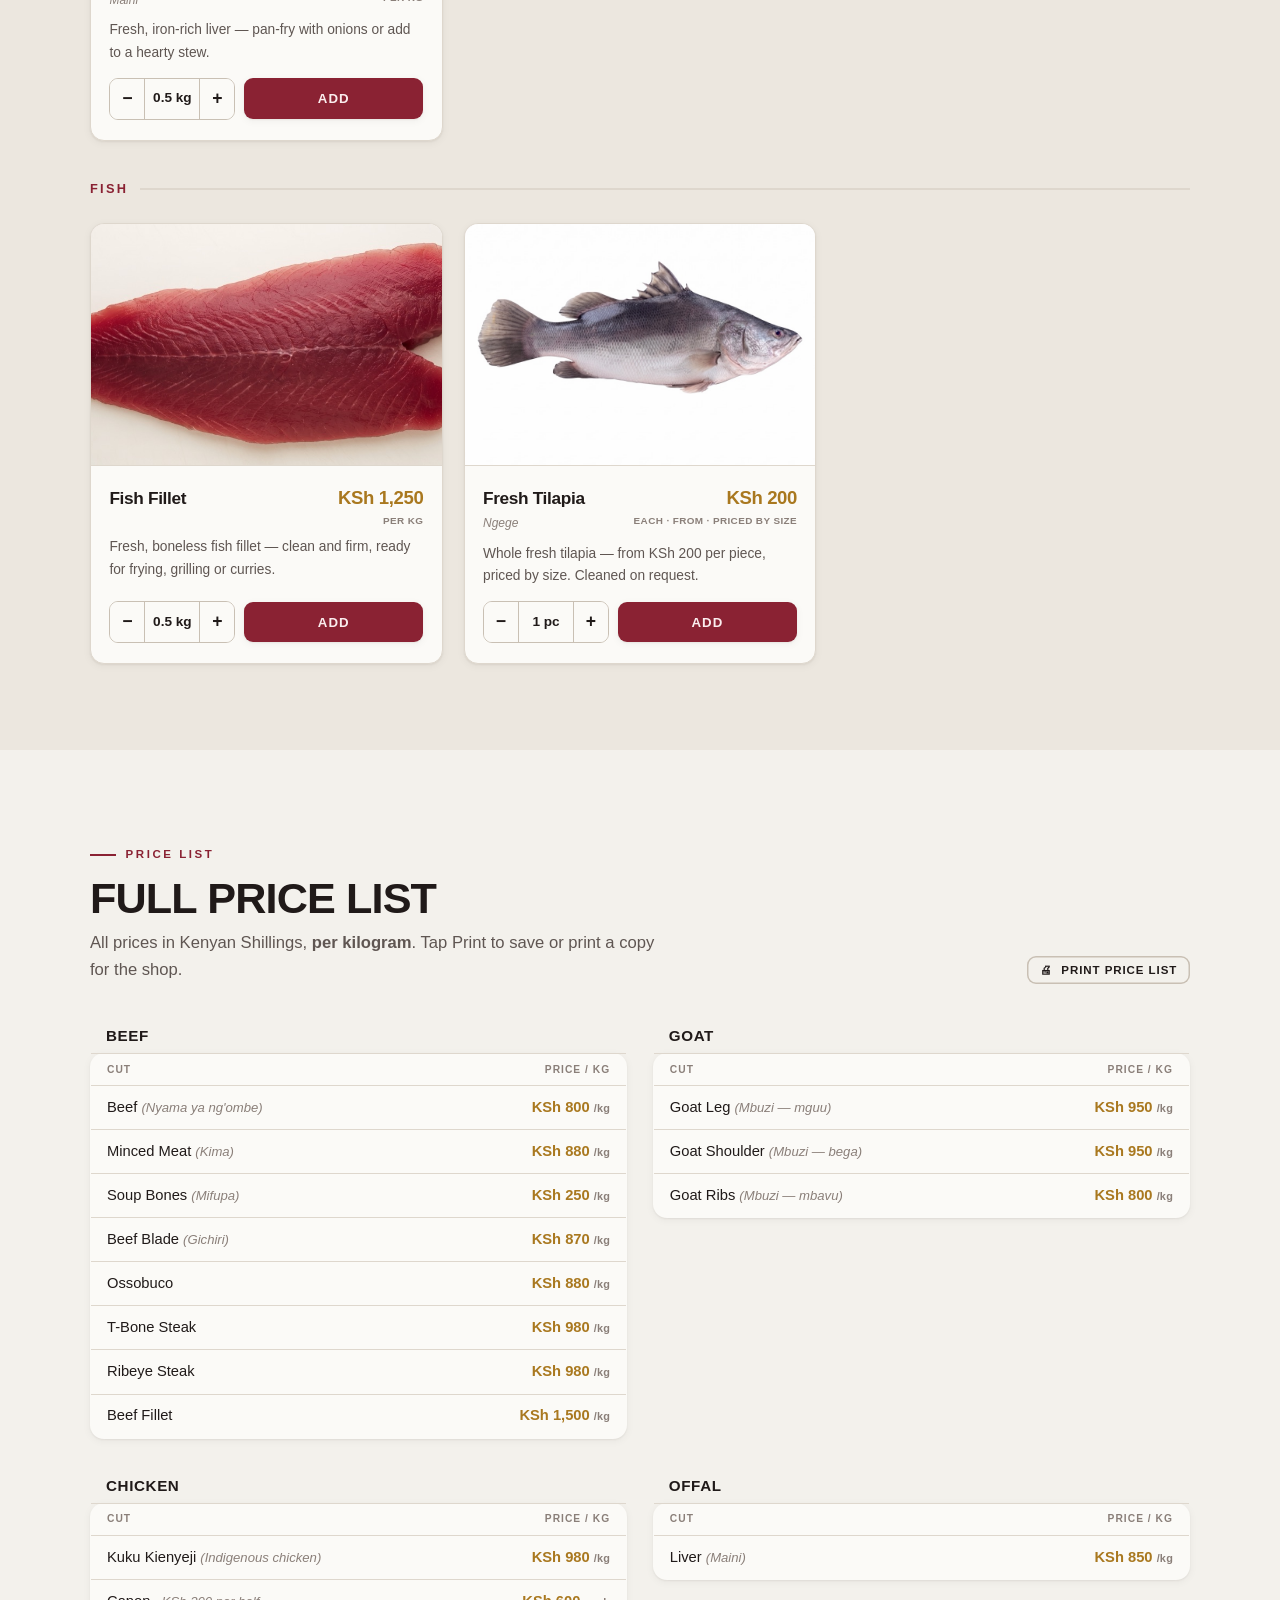
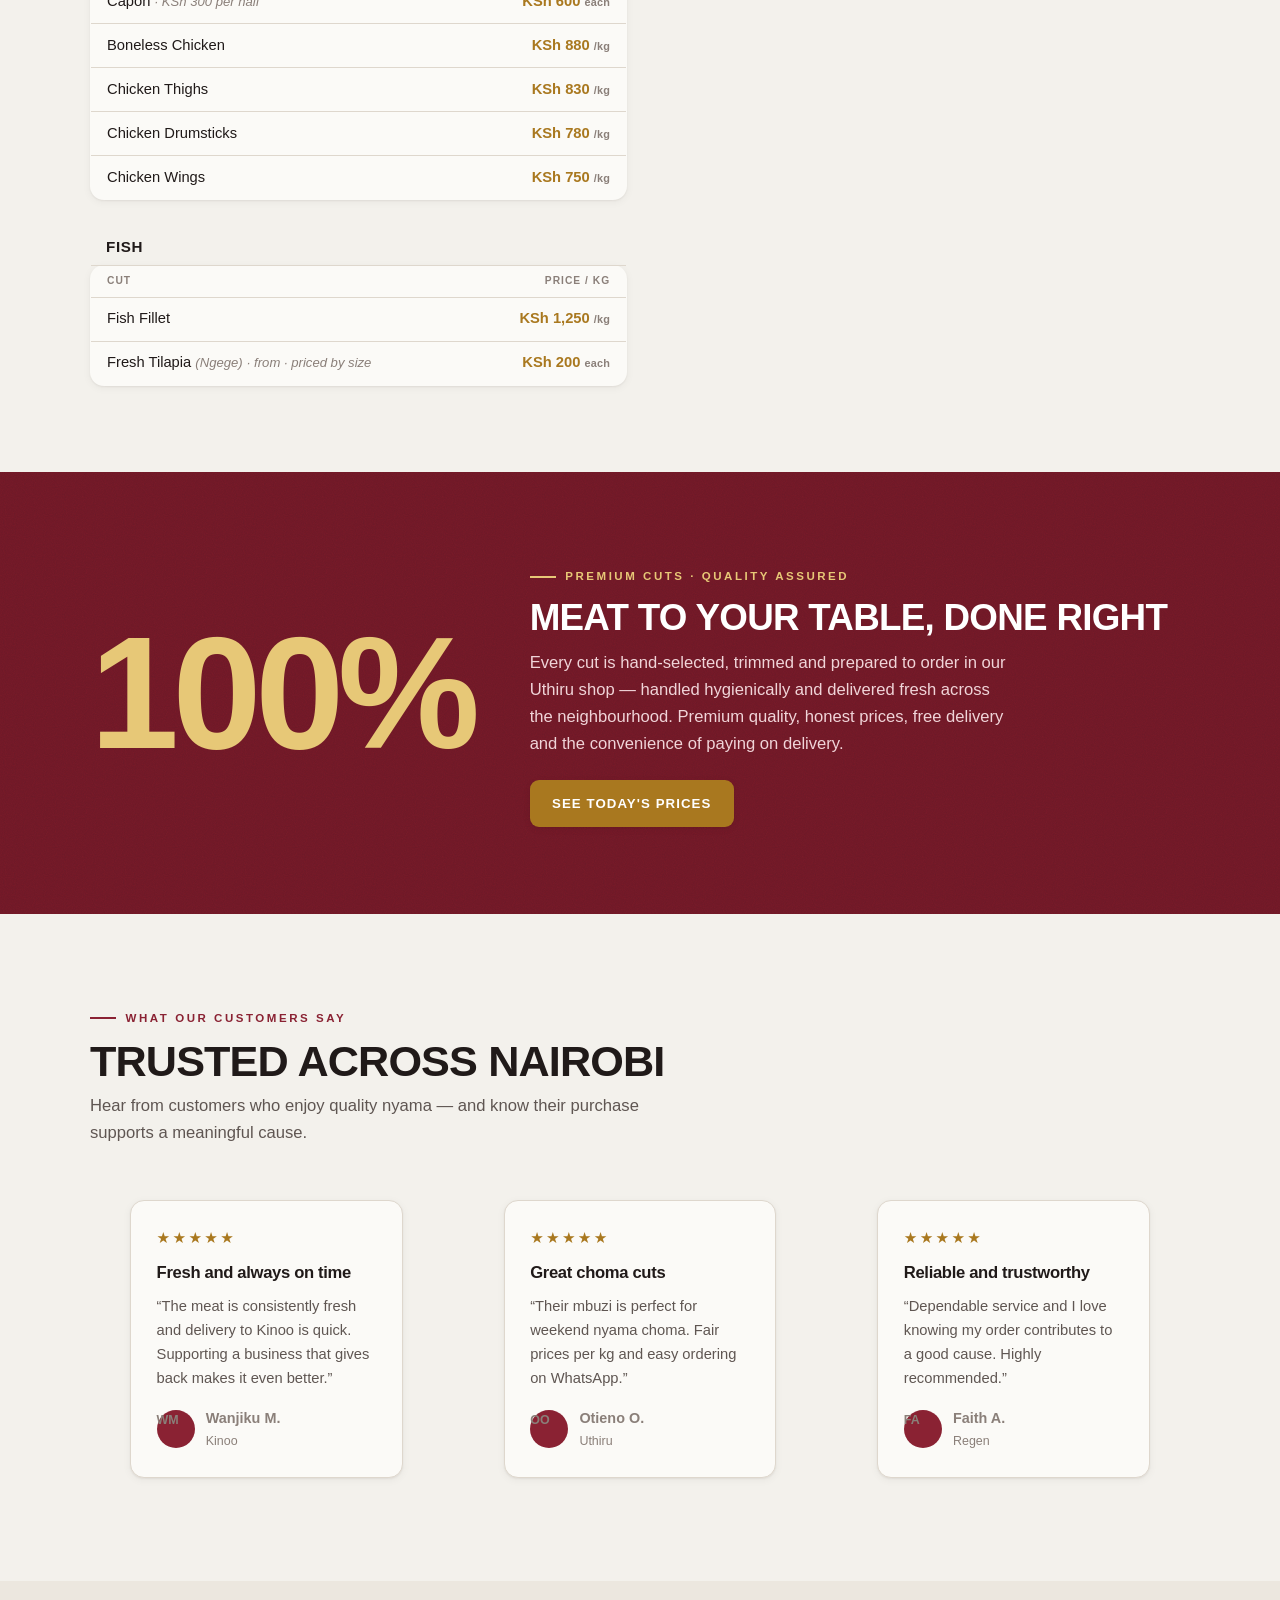
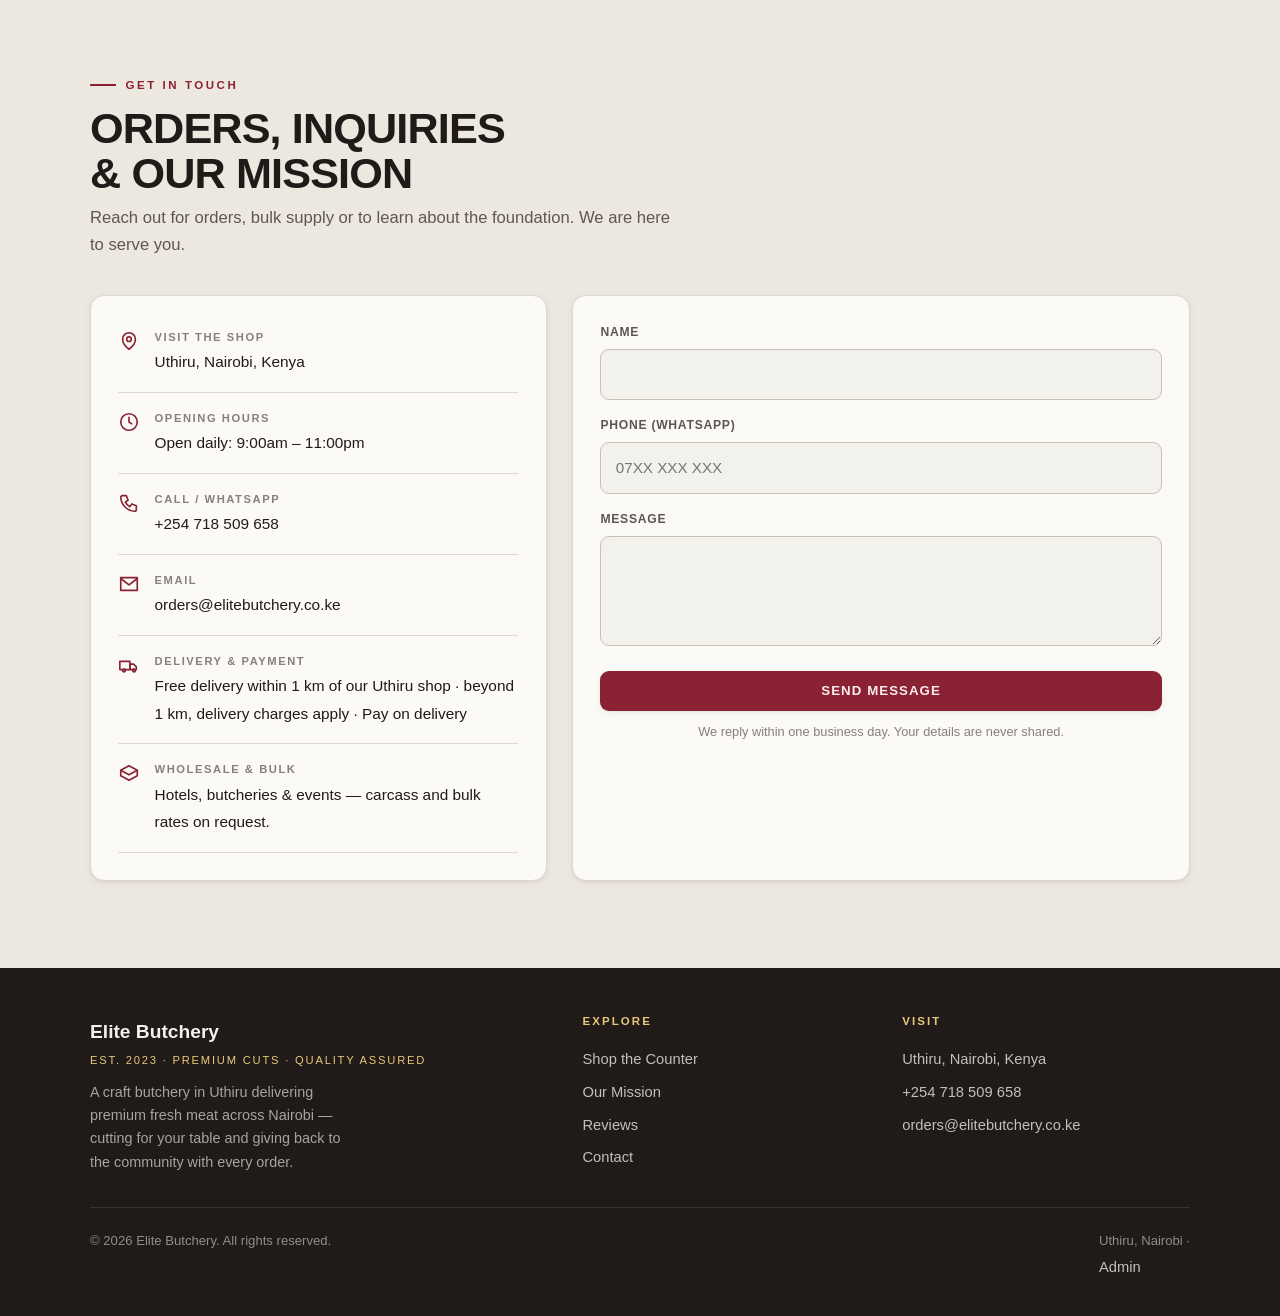
==== commit 4b611b4c: "Hero: rotate logo+seal together, enlarge logo & seal text, shorter section Co-Authored-By: Claude Op" ====
--- a/index.html
+++ b/index.html
@@ -66,9 +66,9 @@
     </div>
     <div class="heroart heroart--seal">
       <svg class="seal" viewBox="0 0 200 200" aria-hidden="true">
-        <defs><path id="sealpath" d="M100,100 m-82,0 a82,82 0 1,1 164,0 a82,82 0 1,1 -164,0" fill="none"/></defs>
-        <circle class="seal-ring" cx="100" cy="100" r="97"/>
-        <circle class="seal-ring" cx="100" cy="100" r="68"/>
+        <defs><path id="sealpath" d="M100,100 m-84,0 a84,84 0 1,1 168,0 a84,84 0 1,1 -168,0" fill="none"/></defs>
+        <circle class="seal-ring" cx="100" cy="100" r="98"/>
+        <circle class="seal-ring" cx="100" cy="100" r="71"/>
         <text class="seal-text"><textPath href="#sealpath" startOffset="0">ELITE BUTCHERY · UTHIRU · EST 2023 · </textPath></text>
       </svg>
       <img class="hero-logo" src="assets/img/logo.png" alt="Elite Butchery — Premium Cuts, Quality Assured, Est. 2023" />
--- a/assets/css/styles.css
+++ b/assets/css/styles.css
@@ -117,15 +117,15 @@
   linear-gradient(155deg,var(--oxblood-deep) 0%,#3d0f18 55%,#25090f 100%)}
 .hero::after{content:"";position:absolute;inset:0;z-index:-1;opacity:.5;mix-blend-mode:overlay;
   background-image:url("data:image/svg+xml,%3Csvg xmlns='http://www.w3.org/2000/svg' width='120' height='120'%3E%3Cfilter id='n'%3E%3CfeTurbulence type='fractalNoise' baseFrequency='.9' numOctaves='2'/%3E%3C/filter%3E%3Crect width='100%25' height='100%25' filter='url(%23n)' opacity='.5'/%3E%3C/svg%3E")}
-.hero .wrap{display:grid;grid-template-columns:1.1fr .9fr;gap:2rem;align-items:center;padding-block:clamp(1.1rem,2.4vw,2rem)}
+.hero .wrap{display:grid;grid-template-columns:1.1fr .9fr;gap:1.6rem;align-items:center;padding-block:clamp(.7rem,1.6vw,1.3rem)}
 .hero .eyebrow{color:var(--brass-soft)}
-.hero h1{font-size:clamp(2.1rem,5vw,3.4rem);text-transform:uppercase;letter-spacing:-.025em;margin:.6rem 0 .1rem}
+.hero h1{font-size:clamp(2rem,4.6vw,3.1rem);text-transform:uppercase;letter-spacing:-.025em;margin:.4rem 0 .1rem}
 .hero h1 .em{color:var(--brass-soft);display:block}
-.hero .lede{font-size:clamp(.98rem,1.3vw,1.1rem);color:#f4dcdf;max-width:36ch;margin:.6rem 0 1.2rem;line-height:1.5}
+.hero .lede{font-size:clamp(.95rem,1.2vw,1.05rem);color:#f4dcdf;max-width:38ch;margin:.5rem 0 1rem;line-height:1.45}
 .hero .cta{display:flex;flex-wrap:wrap;gap:.7rem}
 .hero .btn--ghost{--fg:#fff;box-shadow:inset 0 0 0 1.5px rgba(255,255,255,.4)}
 .hero .btn--ghost:hover{--bg:rgba(255,255,255,.08)}
-.trust{display:flex;gap:1.6rem;margin-top:1.3rem;flex-wrap:wrap}
+.trust{display:flex;gap:1.4rem;margin-top:1rem;flex-wrap:wrap}
 .trust div{font-size:.8rem;color:#e8c9cd;line-height:1.3}
 .trust b{display:block;font-family:var(--display);font-size:1.45rem;color:#fff;letter-spacing:-.02em}
 .heroart{position:relative;justify-self:center;width:min(330px,72vw);aspect-ratio:1}
@@ -353,14 +353,15 @@
 .logo-mark{background:transparent!important;box-shadow:none;width:auto;height:52px;border-radius:0}
 .logo-mark img{height:100%;width:auto;display:block}
 
-.heroart--seal{position:relative;width:min(300px,64vw);aspect-ratio:1;display:grid;place-items:center;margin-inline:auto}
-.seal{position:absolute;inset:0;width:100%;height:100%;color:var(--brass-soft);transform-origin:50% 50%;animation:seal-spin 24s linear infinite}
-.seal-ring{fill:none;stroke:currentColor;stroke-width:1.1;opacity:.6}
-.seal-text{font-family:var(--display);font-weight:800;font-size:11.5px;letter-spacing:3px;fill:currentColor}
-.hero-logo{position:relative;z-index:1;width:52%;filter:drop-shadow(0 12px 26px rgba(0,0,0,.55))}
+.heroart--seal{position:relative;width:min(340px,72vw);aspect-ratio:1;display:grid;place-items:center;margin-inline:auto;
+  transform-origin:50% 50%;animation:seal-spin 26s linear infinite}
+.seal{position:absolute;inset:0;width:100%;height:100%;color:var(--brass-soft)}
+.seal-ring{fill:none;stroke:currentColor;stroke-width:1;opacity:.6}
+.seal-text{font-family:var(--display);font-weight:800;font-size:14px;letter-spacing:2.5px;fill:currentColor}
+.hero-logo{position:relative;z-index:1;width:64%;filter:drop-shadow(0 12px 26px rgba(0,0,0,.55))}
 @keyframes seal-spin{to{transform:rotate(360deg)}}
-@media (prefers-reduced-motion:reduce){.seal{animation:none}}
-@media (max-width:820px){.heroart--seal{width:min(230px,56vw)}}
+@media (prefers-reduced-motion:reduce){.heroart--seal{animation:none}}
+@media (max-width:820px){.heroart--seal{width:min(260px,62vw)}}
 
 /* category groups in the shop */
 .cat-group + .cat-group{margin-top:2.6rem}
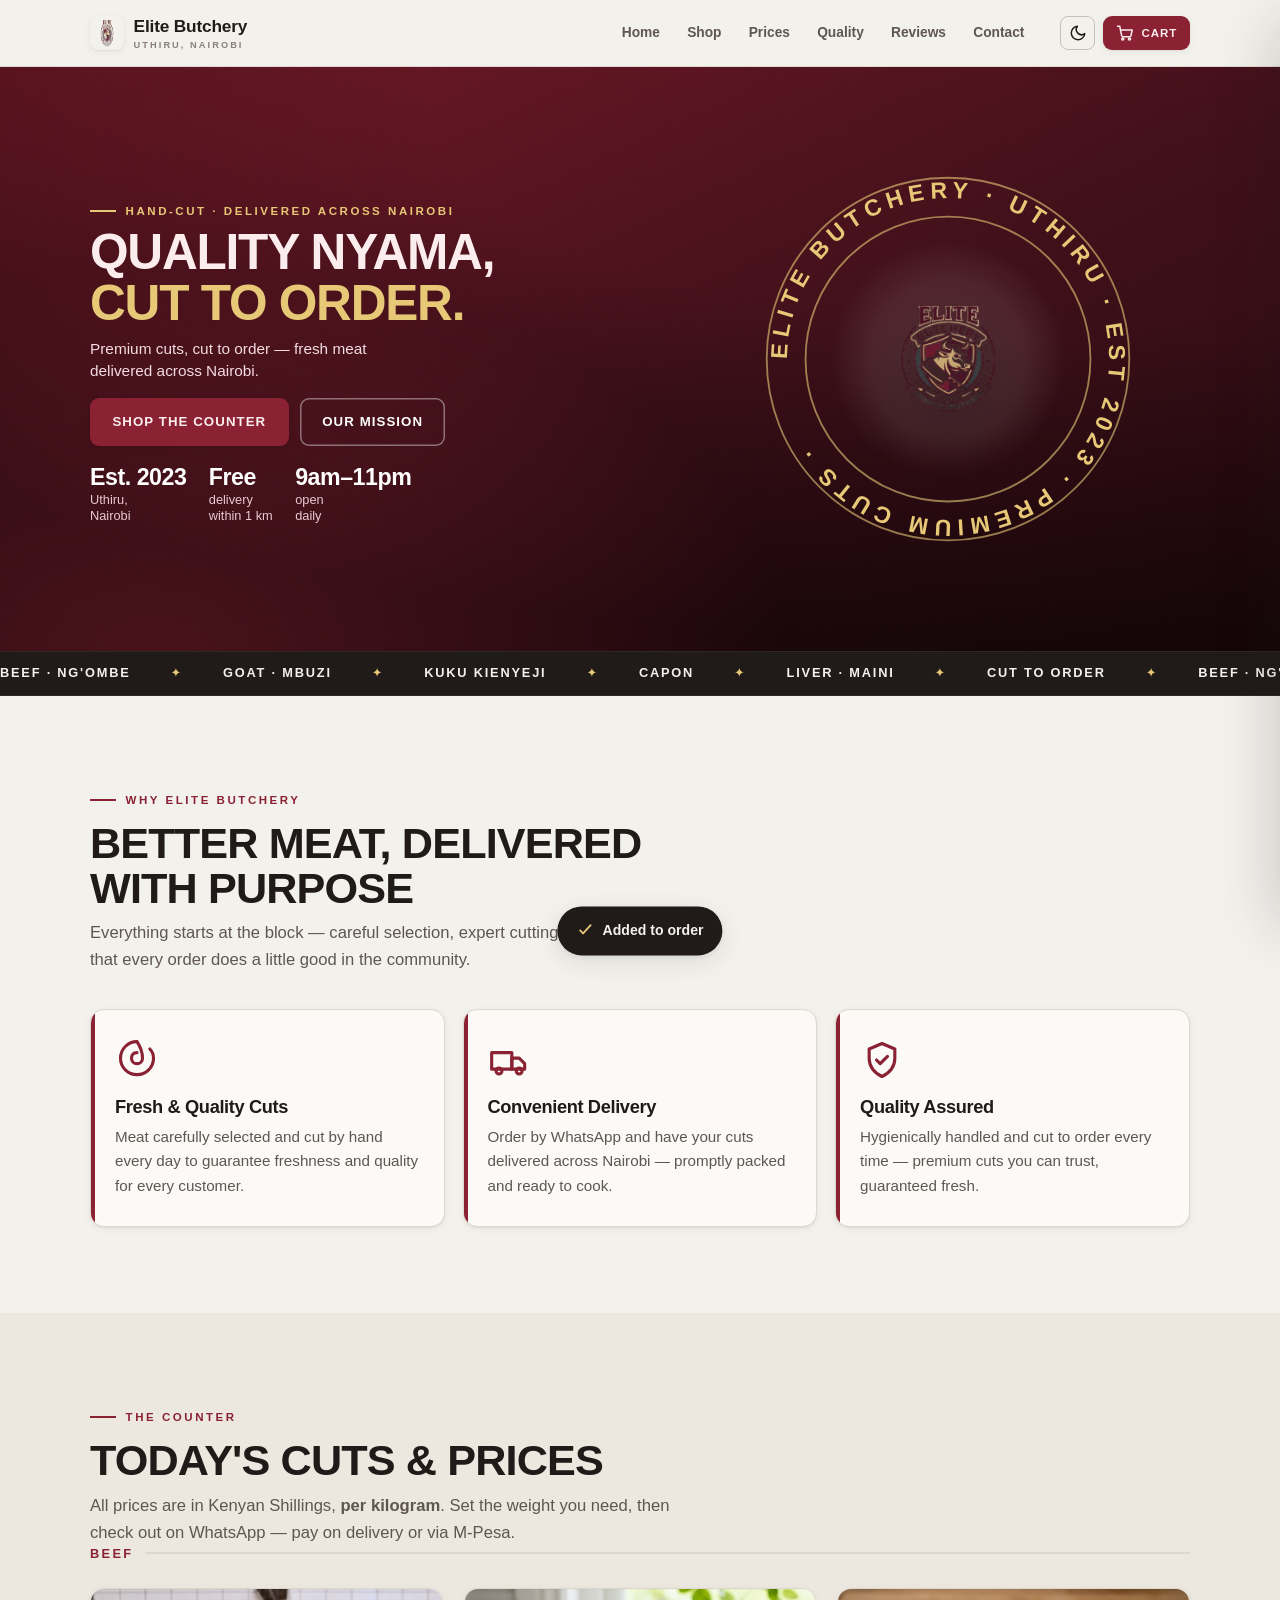
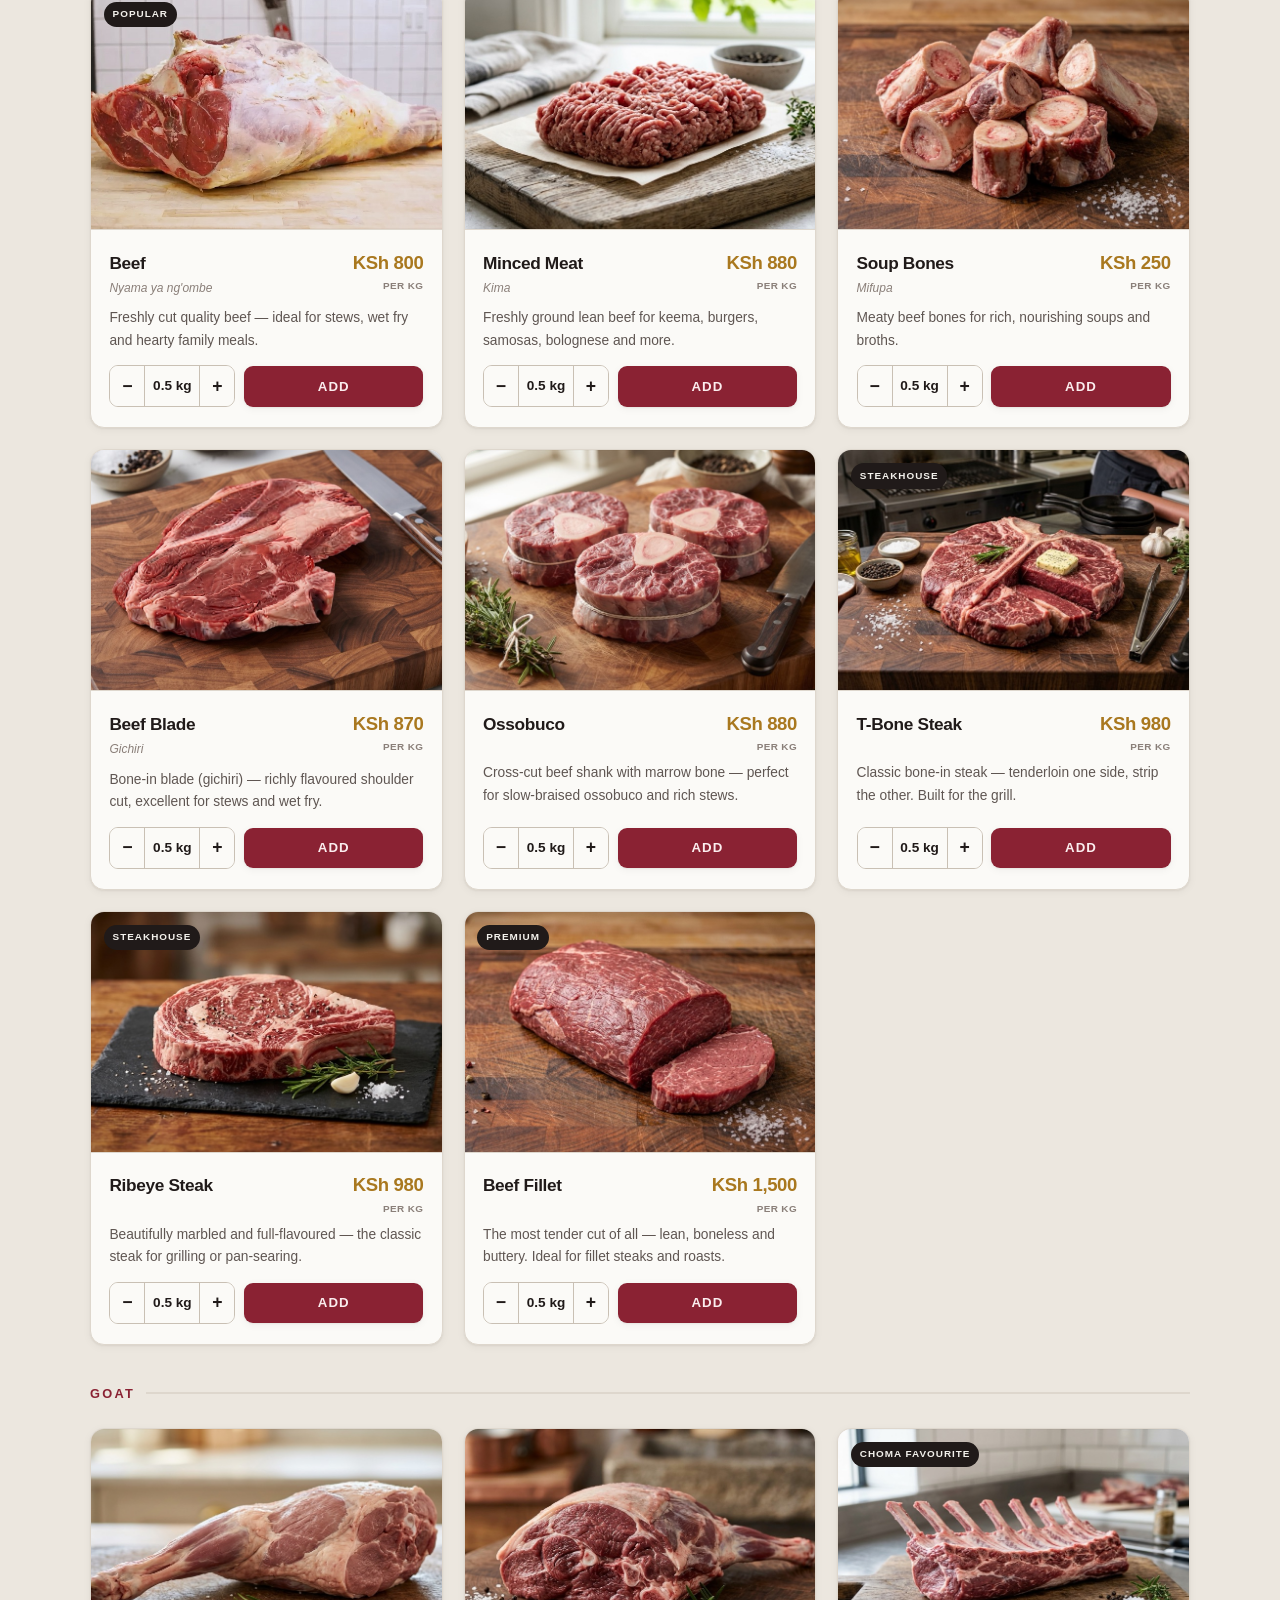
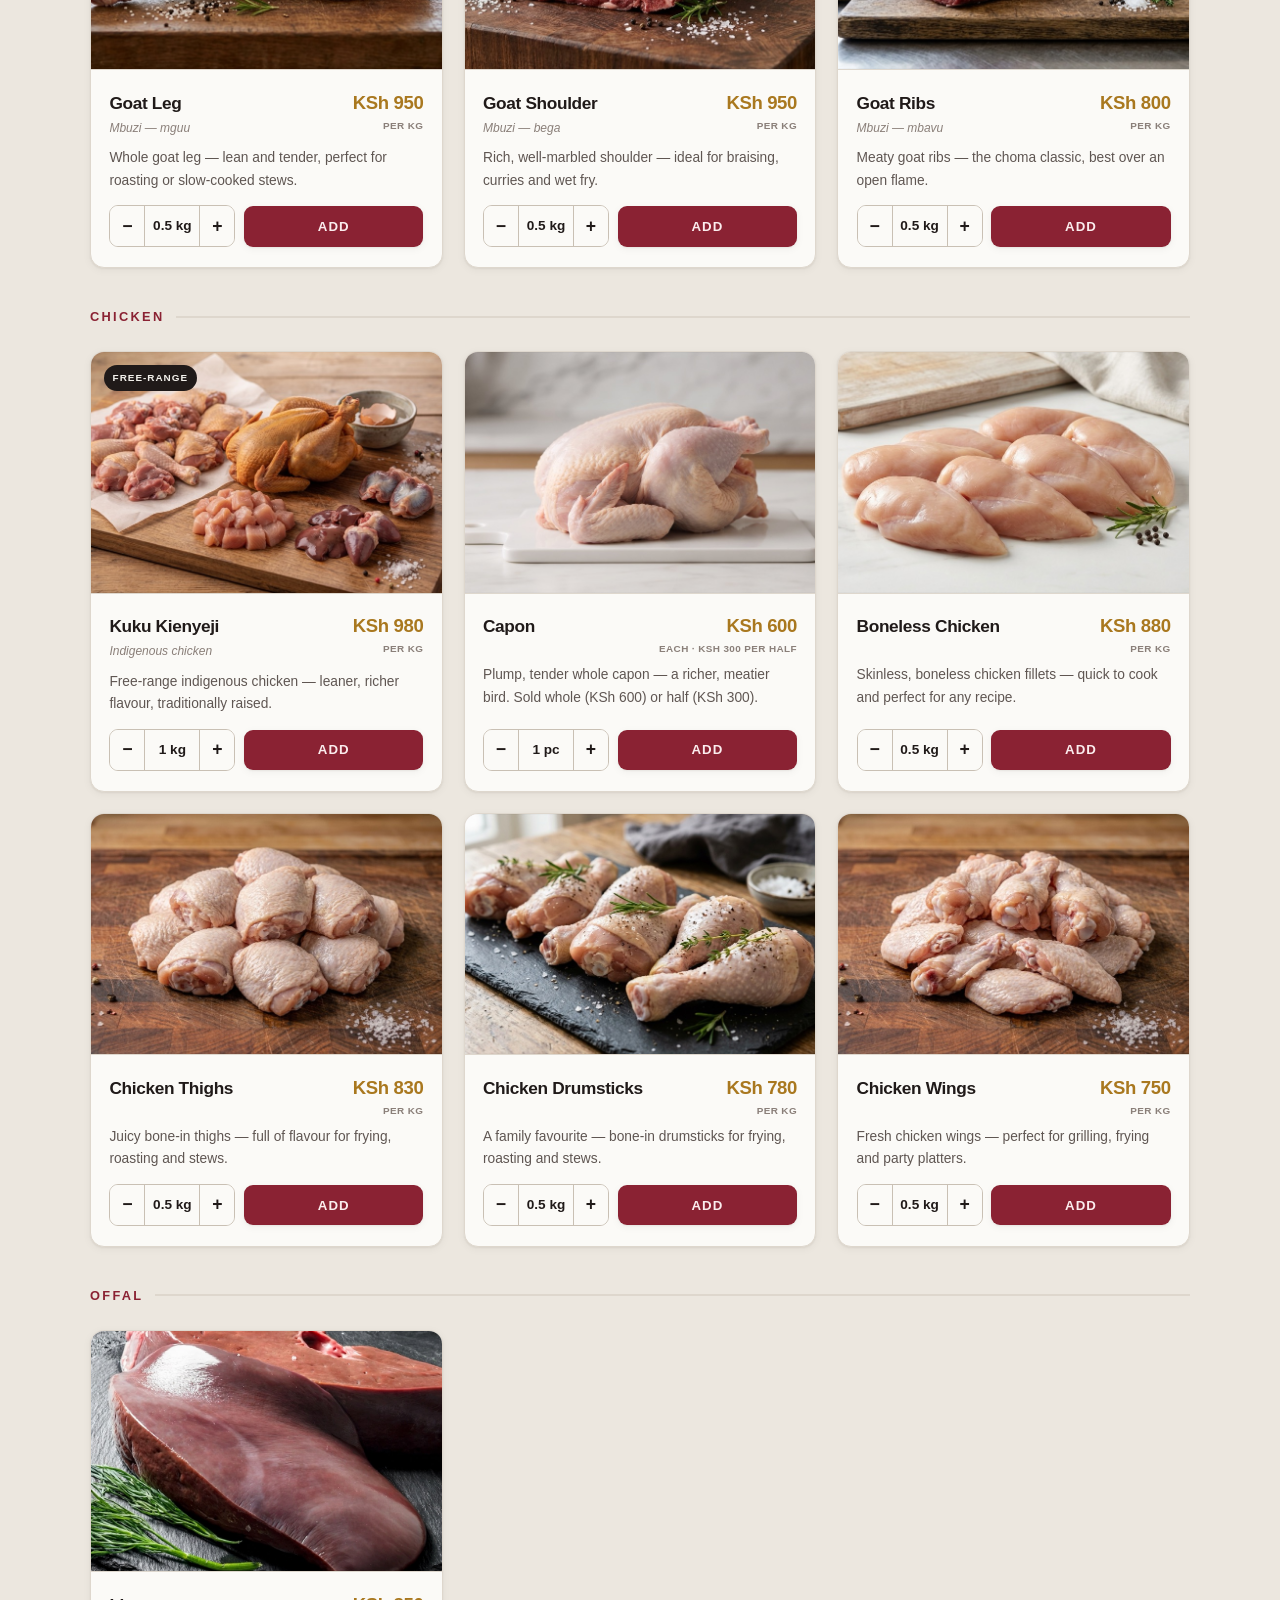
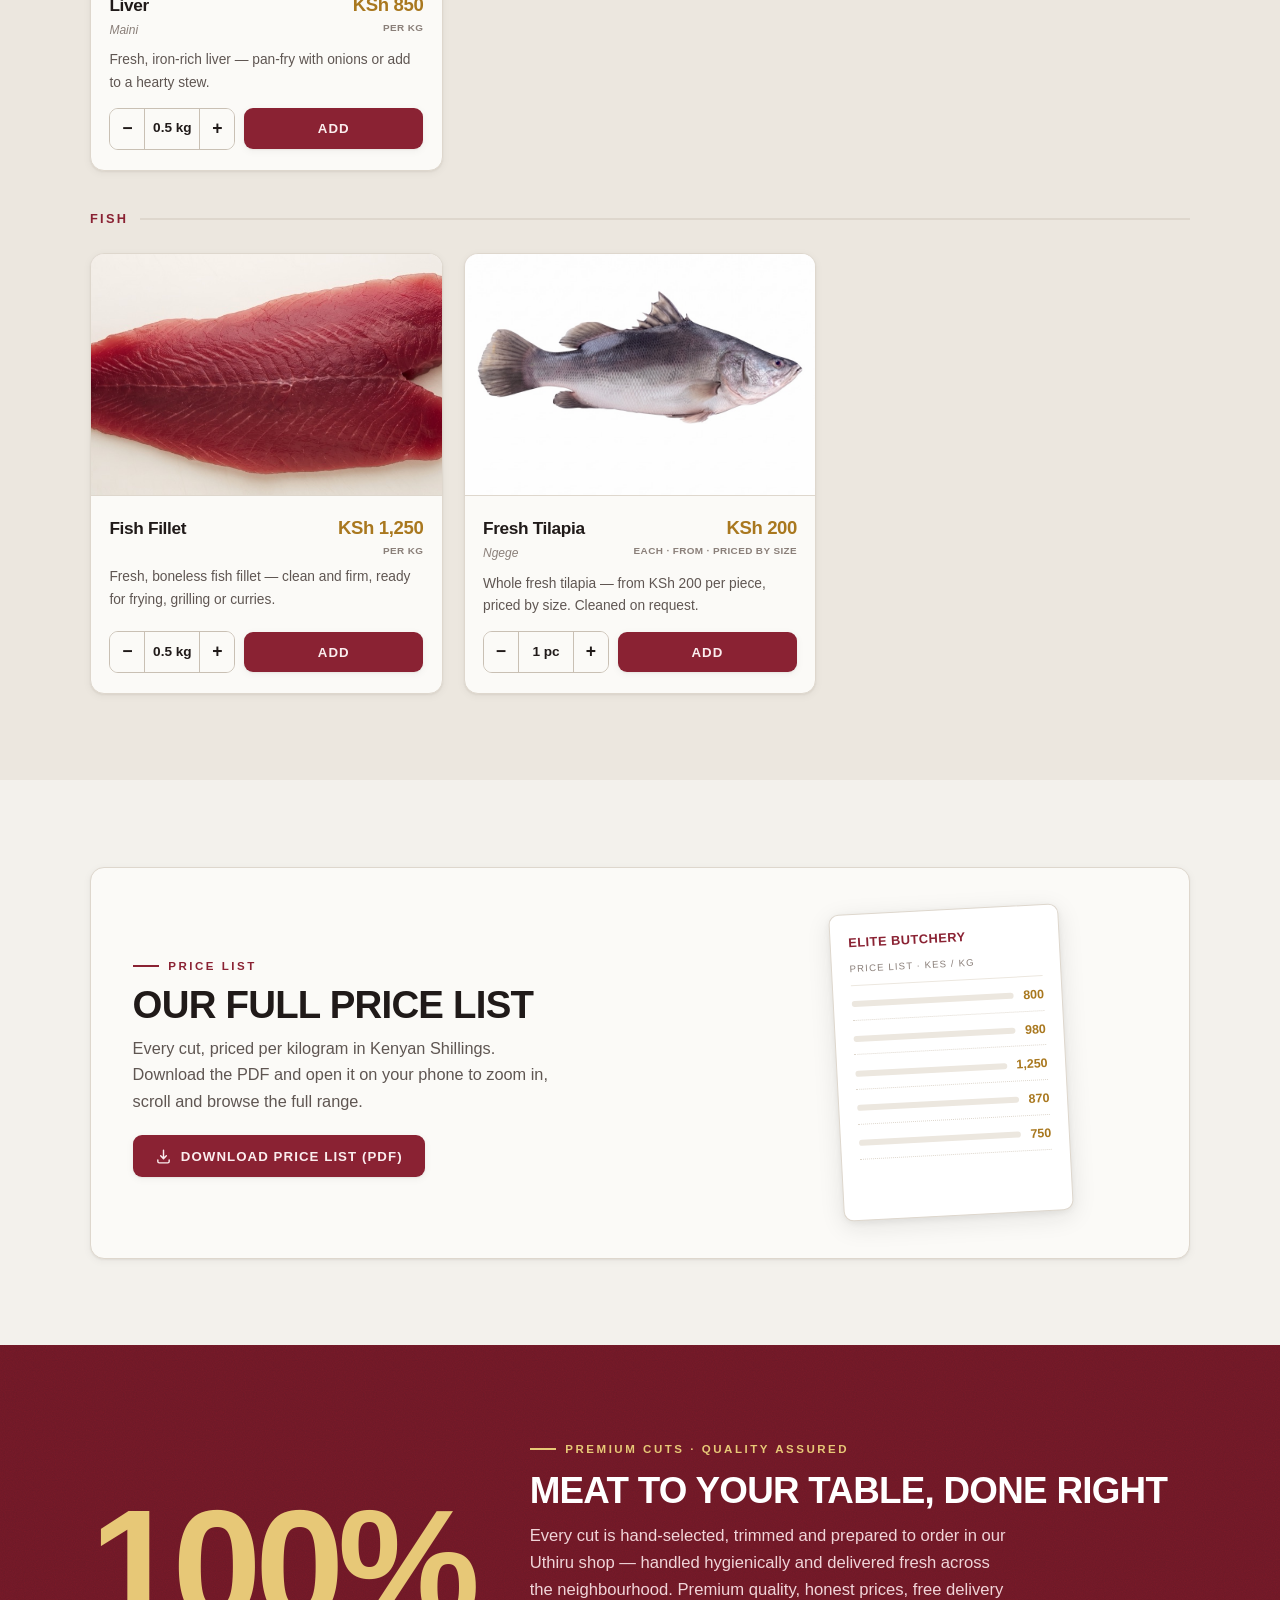
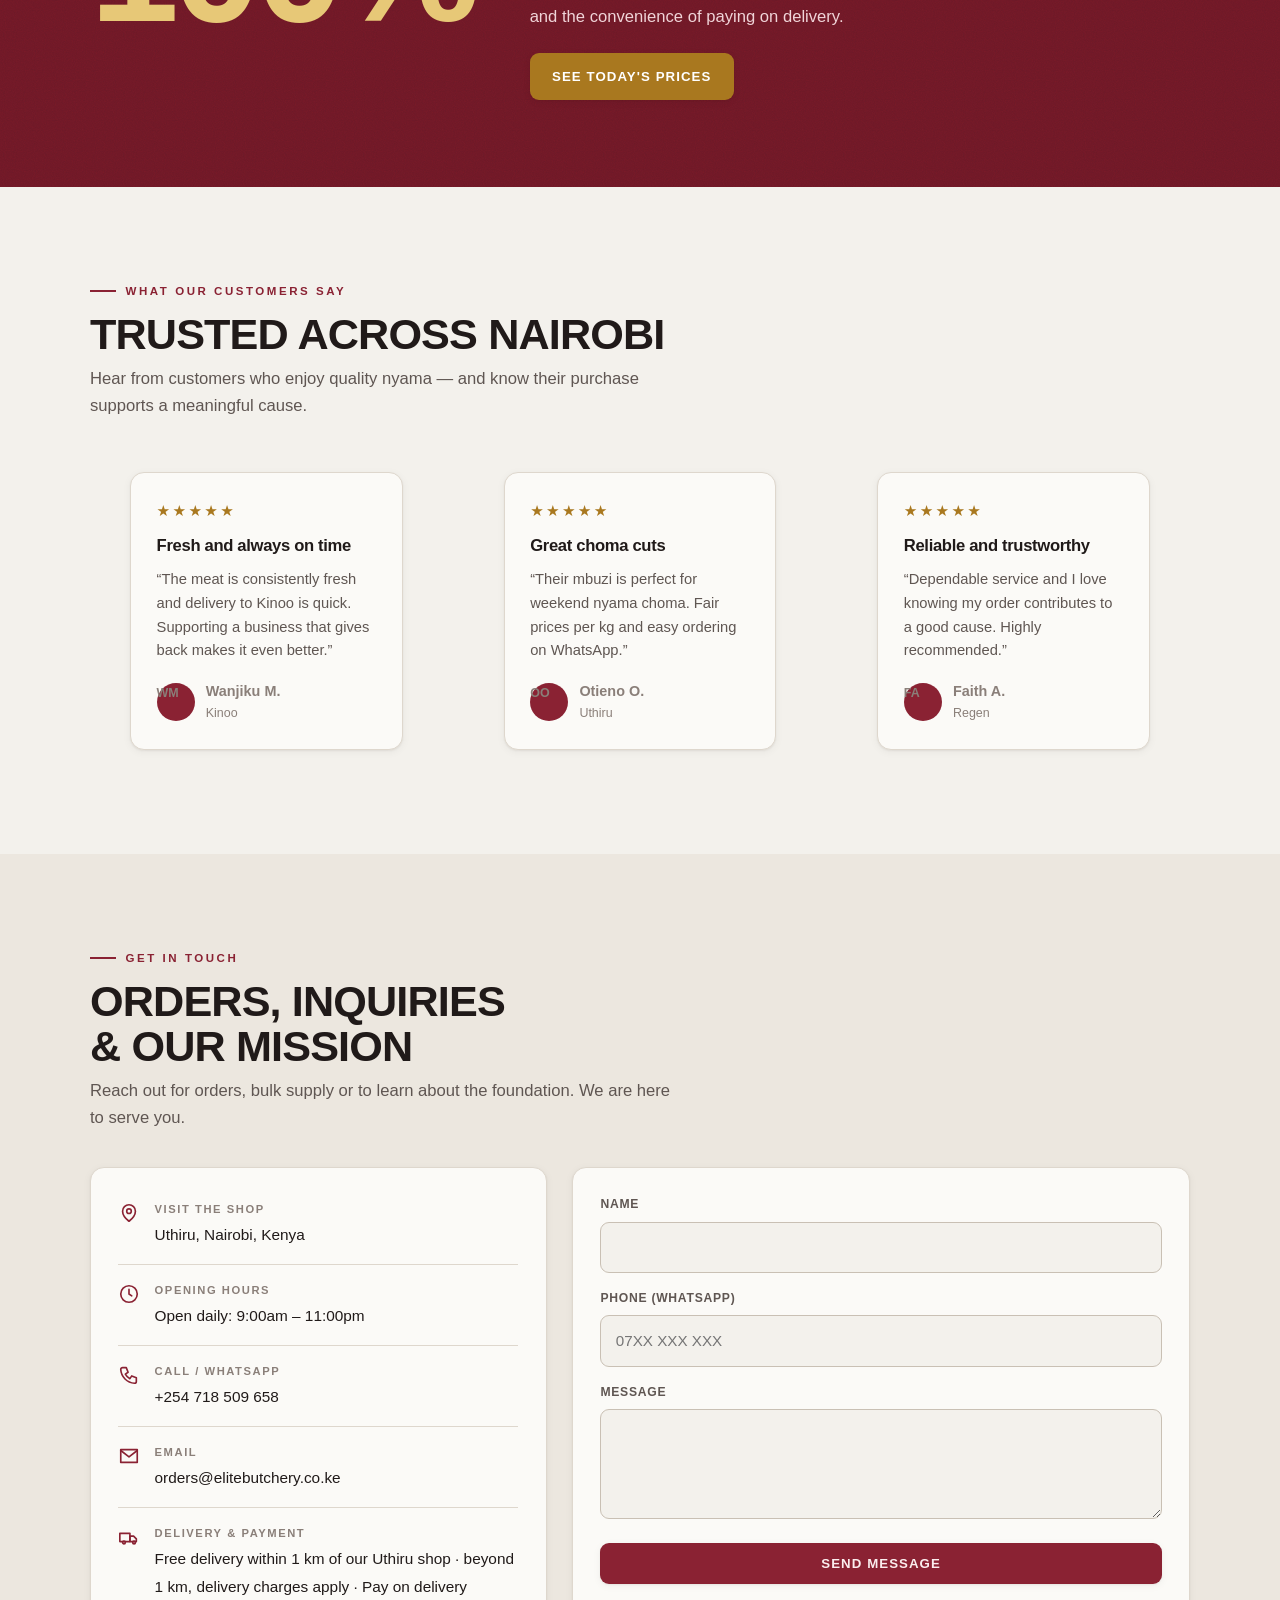
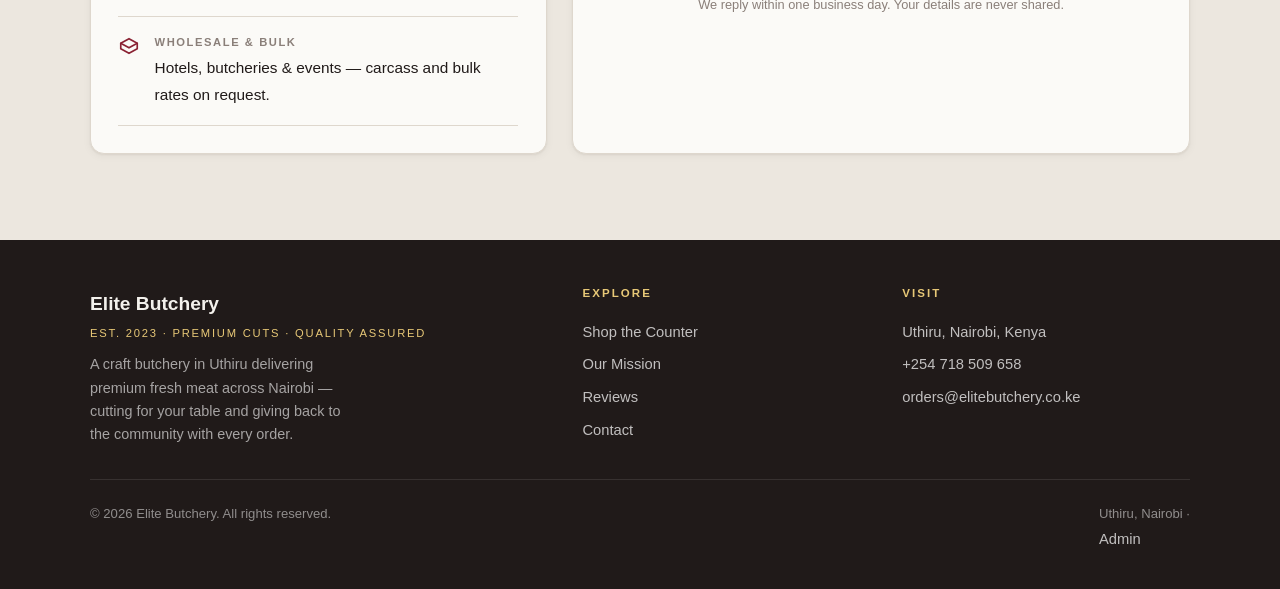
==== commit baeb2ef7: "Price list as downloadable PDF; fuller seal; bigger, clearer logo - Replace the on-page price-list t" ====
--- a/index.html
+++ b/index.html
@@ -66,10 +66,10 @@
     </div>
     <div class="heroart heroart--seal">
       <svg class="seal" viewBox="0 0 200 200" aria-hidden="true">
-        <defs><path id="sealpath" d="M100,100 m-84,0 a84,84 0 1,1 168,0 a84,84 0 1,1 -168,0" fill="none"/></defs>
+        <defs><path id="sealpath" d="M100,100 m-87,0 a87,87 0 1,1 174,0 a87,87 0 1,1 -174,0" fill="none"/></defs>
         <circle class="seal-ring" cx="100" cy="100" r="98"/>
-        <circle class="seal-ring" cx="100" cy="100" r="71"/>
-        <text class="seal-text"><textPath href="#sealpath" startOffset="0">ELITE BUTCHERY · UTHIRU · EST 2023 · </textPath></text>
+        <circle class="seal-ring" cx="100" cy="100" r="77"/>
+        <text class="seal-text"><textPath href="#sealpath" startOffset="0">ELITE BUTCHERY · UTHIRU · EST 2023 · PREMIUM CUTS · </textPath></text>
       </svg>
       <img class="hero-logo" src="assets/img/logo.png" alt="Elite Butchery — Premium Cuts, Quality Assured, Est. 2023" />
     </div>
@@ -129,15 +129,31 @@
 <!-- PRICE LIST -->
 <section id="pricelist">
   <div class="wrap">
-    <div class="shop-top">
-      <div class="sec-head reveal" style="margin-bottom:0">
+    <div class="pricecard reveal">
+      <div class="pricecard-body">
         <span class="eyebrow">Price list</span>
-        <h2>Full Price List</h2>
-        <p>All prices in Kenyan Shillings, <strong>per kilogram</strong>. Tap Print to save or print a copy for the shop.</p>
-      </div>
-      <button class="btn btn--ghost btn--sm" id="printPrices" type="button">🖨&nbsp; Print price list</button>
-    </div>
-    <div id="priceList" class="pricelist-wrap reveal"><!-- table injected --></div>
+        <h2>Our Full Price List</h2>
+        <p>Every cut, priced per kilogram in Kenyan Shillings. Download the PDF and open it on your phone to zoom in, scroll and browse the full range.</p>
+        <div class="pricecard-actions">
+          <button class="btn" id="downloadPrices" type="button">
+            <svg width="17" height="17" viewBox="0 0 24 24" fill="none" stroke="currentColor" stroke-width="2" stroke-linecap="round" stroke-linejoin="round"><path d="M12 3v12m0 0 4-4m-4 4-4-4"/><path d="M4 17v2a2 2 0 0 0 2 2h12a2 2 0 0 0 2-2v-2"/></svg>
+            Download Price List (PDF)
+          </button>
+          <span class="pricecard-note" id="pdfNote"></span>
+        </div>
+      </div>
+      <div class="pricecard-visual" aria-hidden="true">
+        <div class="pl-sheet">
+          <span class="pl-sheet-title">ELITE BUTCHERY</span>
+          <span class="pl-sheet-sub">Price List · KES / kg</span>
+          <span class="pl-row"><i></i><b>800</b></span>
+          <span class="pl-row"><i></i><b>980</b></span>
+          <span class="pl-row"><i></i><b>1,250</b></span>
+          <span class="pl-row"><i></i><b>870</b></span>
+          <span class="pl-row"><i></i><b>750</b></span>
+        </div>
+      </div>
+    </div>
   </div>
 </section>
 
--- a/assets/css/styles.css
+++ b/assets/css/styles.css
@@ -353,15 +353,17 @@
 .logo-mark{background:transparent!important;box-shadow:none;width:auto;height:52px;border-radius:0}
 .logo-mark img{height:100%;width:auto;display:block}
 
-.heroart--seal{position:relative;width:min(340px,72vw);aspect-ratio:1;display:grid;place-items:center;margin-inline:auto;
+.heroart--seal{position:relative;width:min(370px,76vw);aspect-ratio:1;display:grid;place-items:center;margin-inline:auto;
   transform-origin:50% 50%;animation:seal-spin 26s linear infinite}
-.seal{position:absolute;inset:0;width:100%;height:100%;color:var(--brass-soft)}
+.heroart--seal::before{content:"";position:absolute;inset:0;border-radius:50%;z-index:0;
+  background:radial-gradient(circle at 50% 50%, rgba(251,247,240,.16) 0%, rgba(251,247,240,.09) 30%, rgba(251,247,240,0) 45%)}
+.seal{position:absolute;inset:0;width:100%;height:100%;color:var(--brass-soft);z-index:1}
 .seal-ring{fill:none;stroke:currentColor;stroke-width:1;opacity:.6}
-.seal-text{font-family:var(--display);font-weight:800;font-size:14px;letter-spacing:2.5px;fill:currentColor}
-.hero-logo{position:relative;z-index:1;width:64%;filter:drop-shadow(0 12px 26px rgba(0,0,0,.55))}
+.seal-text{font-family:var(--display);font-weight:800;font-size:12.5px;letter-spacing:3px;fill:currentColor}
+.hero-logo{position:relative;z-index:2;width:70%;filter:drop-shadow(0 10px 22px rgba(0,0,0,.5))}
 @keyframes seal-spin{to{transform:rotate(360deg)}}
 @media (prefers-reduced-motion:reduce){.heroart--seal{animation:none}}
-@media (max-width:820px){.heroart--seal{width:min(260px,62vw)}}
+@media (max-width:820px){.heroart--seal{width:min(290px,68vw)}}
 
 /* category groups in the shop */
 .cat-group + .cat-group{margin-top:2.6rem}
@@ -372,31 +374,23 @@
 @media (max-width:900px){.cat-grid{grid-template-columns:repeat(2,1fr)}}
 @media (max-width:560px){.cat-grid{grid-template-columns:1fr}}
 
-/* price list */
-.pricelist-wrap{display:grid;grid-template-columns:repeat(2,1fr);gap:1.3rem 1.6rem;margin-top:1.6rem}
-@media (max-width:720px){.pricelist-wrap{grid-template-columns:1fr}}
-.pl-group{break-inside:avoid}
-table.pricelist{width:100%;border-collapse:collapse;background:var(--surface);border:1px solid var(--line);border-radius:var(--r);overflow:hidden;box-shadow:var(--shadow-sm)}
-table.pricelist caption{caption-side:top;text-align:left;font-family:var(--display);font-weight:800;text-transform:uppercase;letter-spacing:.04em;font-size:.95rem;padding:.9rem 1rem .3rem;color:var(--ink)}
-table.pricelist th{font-size:.64rem;letter-spacing:.1em;text-transform:uppercase;color:var(--ink-faint);text-align:left;padding:.45rem 1rem;border-bottom:1px solid var(--line)}
-table.pricelist th:last-child{text-align:right}
-table.pricelist td{padding:.6rem 1rem;border-bottom:1px solid var(--line);font-size:.92rem;vertical-align:baseline}
-table.pricelist tbody tr:last-child td{border-bottom:none}
-.pl-name span{color:var(--ink-faint);font-size:.82rem;font-style:italic}
-.pl-price{text-align:right;font-family:var(--display);font-weight:800;color:var(--brass);white-space:nowrap;font-variant-numeric:tabular-nums}
-.pl-price em{color:var(--ink-faint);font-weight:600;font-size:.68rem;font-style:normal;letter-spacing:.02em}
-.pl-out .pl-name{color:var(--ink-faint);text-decoration:line-through}
-
-@media print{
-  :root{--ground:#fff;--surface:#fff}
-  body *{visibility:hidden}
-  #pricelist,#pricelist *{visibility:visible}
-  #pricelist{position:absolute;inset:0;padding:1rem}
-  #printPrices,#pricelist .eyebrow{display:none!important}
-  #pricelist .sec-head p{display:none}
-  .pricelist-wrap{grid-template-columns:1fr 1fr}
-  table.pricelist{box-shadow:none;border:1px solid #ccc}
-}
+/* price list — download card */
+.pricecard{display:grid;grid-template-columns:1.2fr .8fr;gap:2rem;align-items:center;
+  background:var(--surface);border:1px solid var(--line);border-radius:var(--r);box-shadow:var(--shadow-sm);
+  padding:clamp(1.5rem,4vw,2.6rem)}
+.pricecard-body h2{font-size:clamp(1.7rem,3.6vw,2.4rem);text-transform:uppercase;margin:.6rem 0 .6rem}
+.pricecard-body p{color:var(--ink-soft);font-size:1.02rem;max-width:46ch}
+.pricecard-actions{display:flex;align-items:center;gap:1rem;flex-wrap:wrap;margin-top:1.3rem}
+.pricecard-note{font-size:.82rem;color:var(--good);font-weight:600}
+.pricecard-visual{display:grid;place-items:center}
+.pl-sheet{width:min(230px,72%);aspect-ratio:3/4;background:#fff;border:1px solid var(--line);border-radius:10px;
+  box-shadow:var(--shadow-md);padding:1.1rem 1.1rem;display:flex;flex-direction:column;gap:.5rem;transform:rotate(-3deg);color:#201A19}
+.pl-sheet-title{font-family:var(--display);font-weight:800;font-size:.8rem;letter-spacing:.04em;color:#8A2233}
+.pl-sheet-sub{font-size:.6rem;letter-spacing:.12em;text-transform:uppercase;color:#8A7F79;border-bottom:1.5px solid #ECE7DF;padding-bottom:.5rem}
+.pl-row{display:flex;align-items:center;justify-content:space-between;gap:.6rem;border-bottom:1px dotted #DED7CD;padding-bottom:.35rem}
+.pl-row i{height:6px;border-radius:3px;background:#ECE7DF;flex:1}
+.pl-row b{font-family:var(--display);font-weight:800;font-size:.78rem;color:#A9781F;font-variant-numeric:tabular-nums}
+@media (max-width:760px){.pricecard{grid-template-columns:1fr}.pricecard-visual{order:-1}.pl-sheet{transform:none;width:min(200px,60%)}}
 
 /* checkout details fields in the cart drawer */
 .dform{display:grid;gap:.5rem;margin-bottom:.9rem}
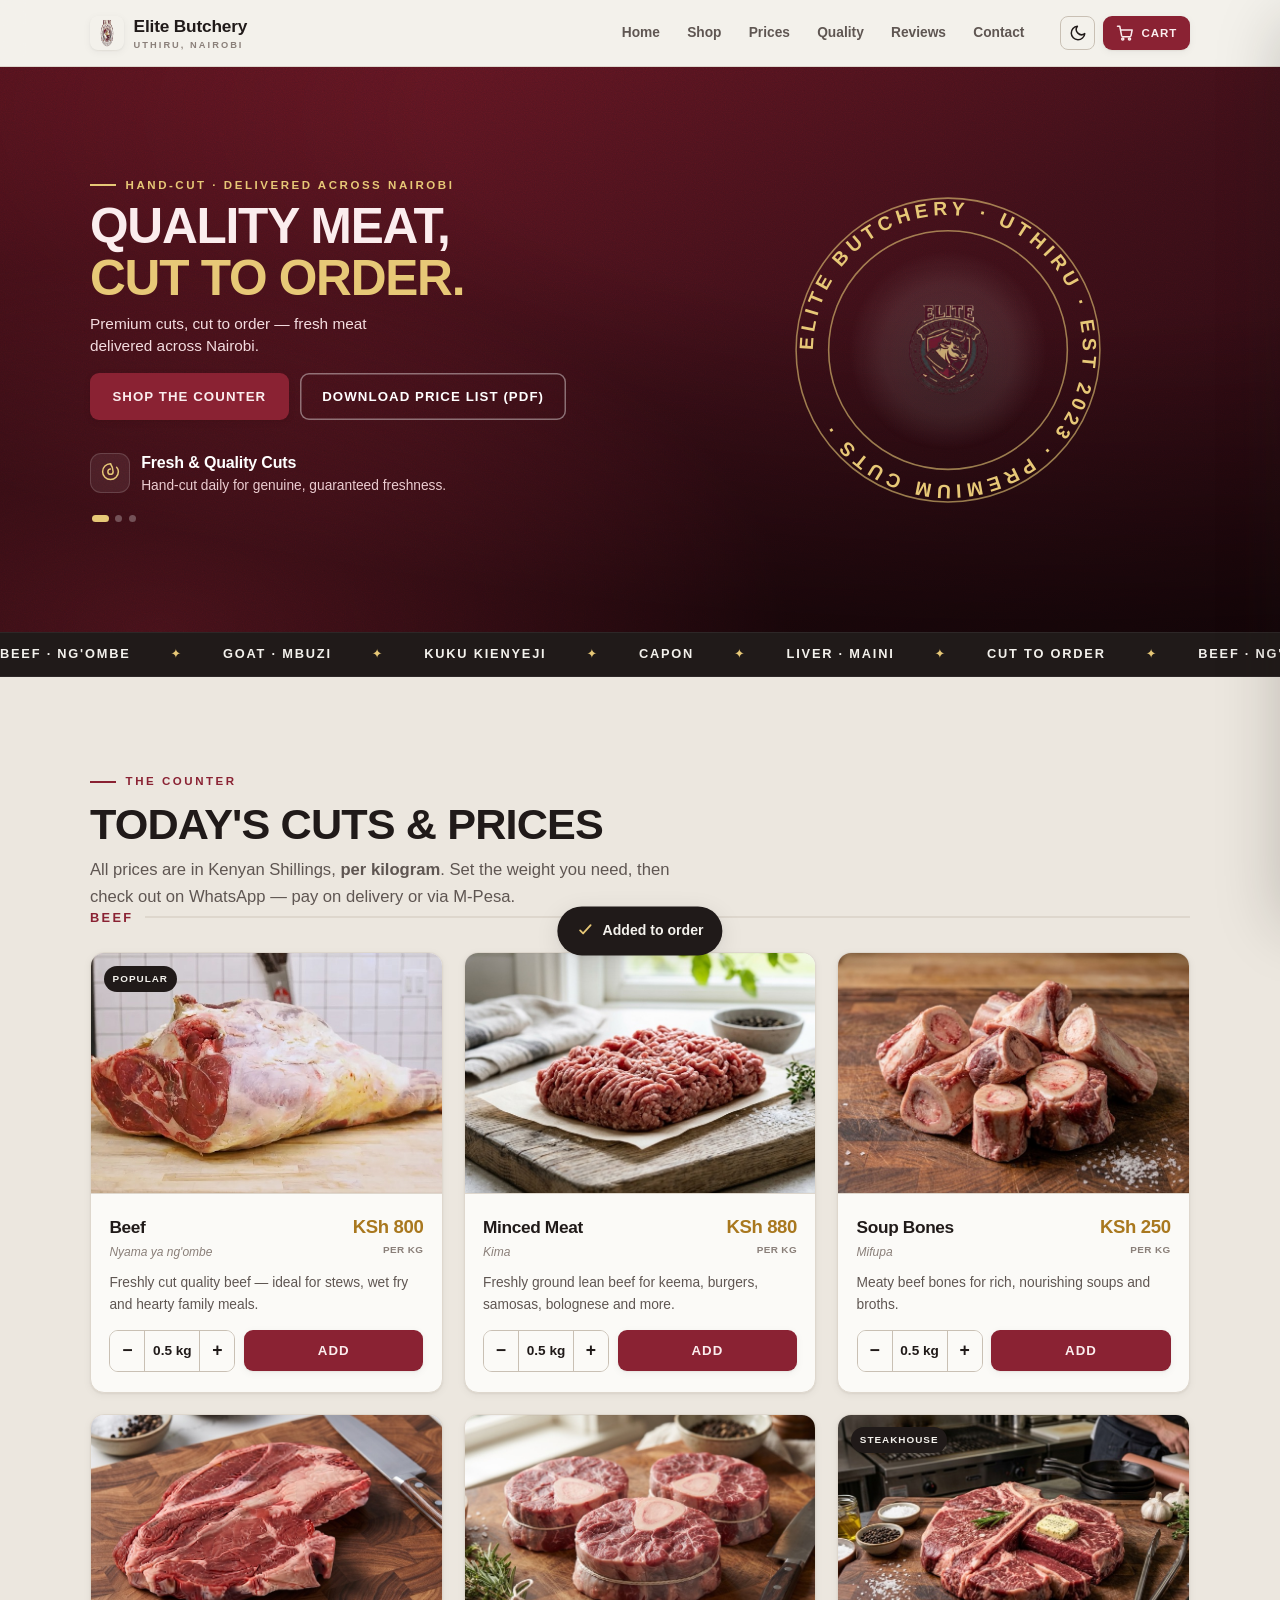
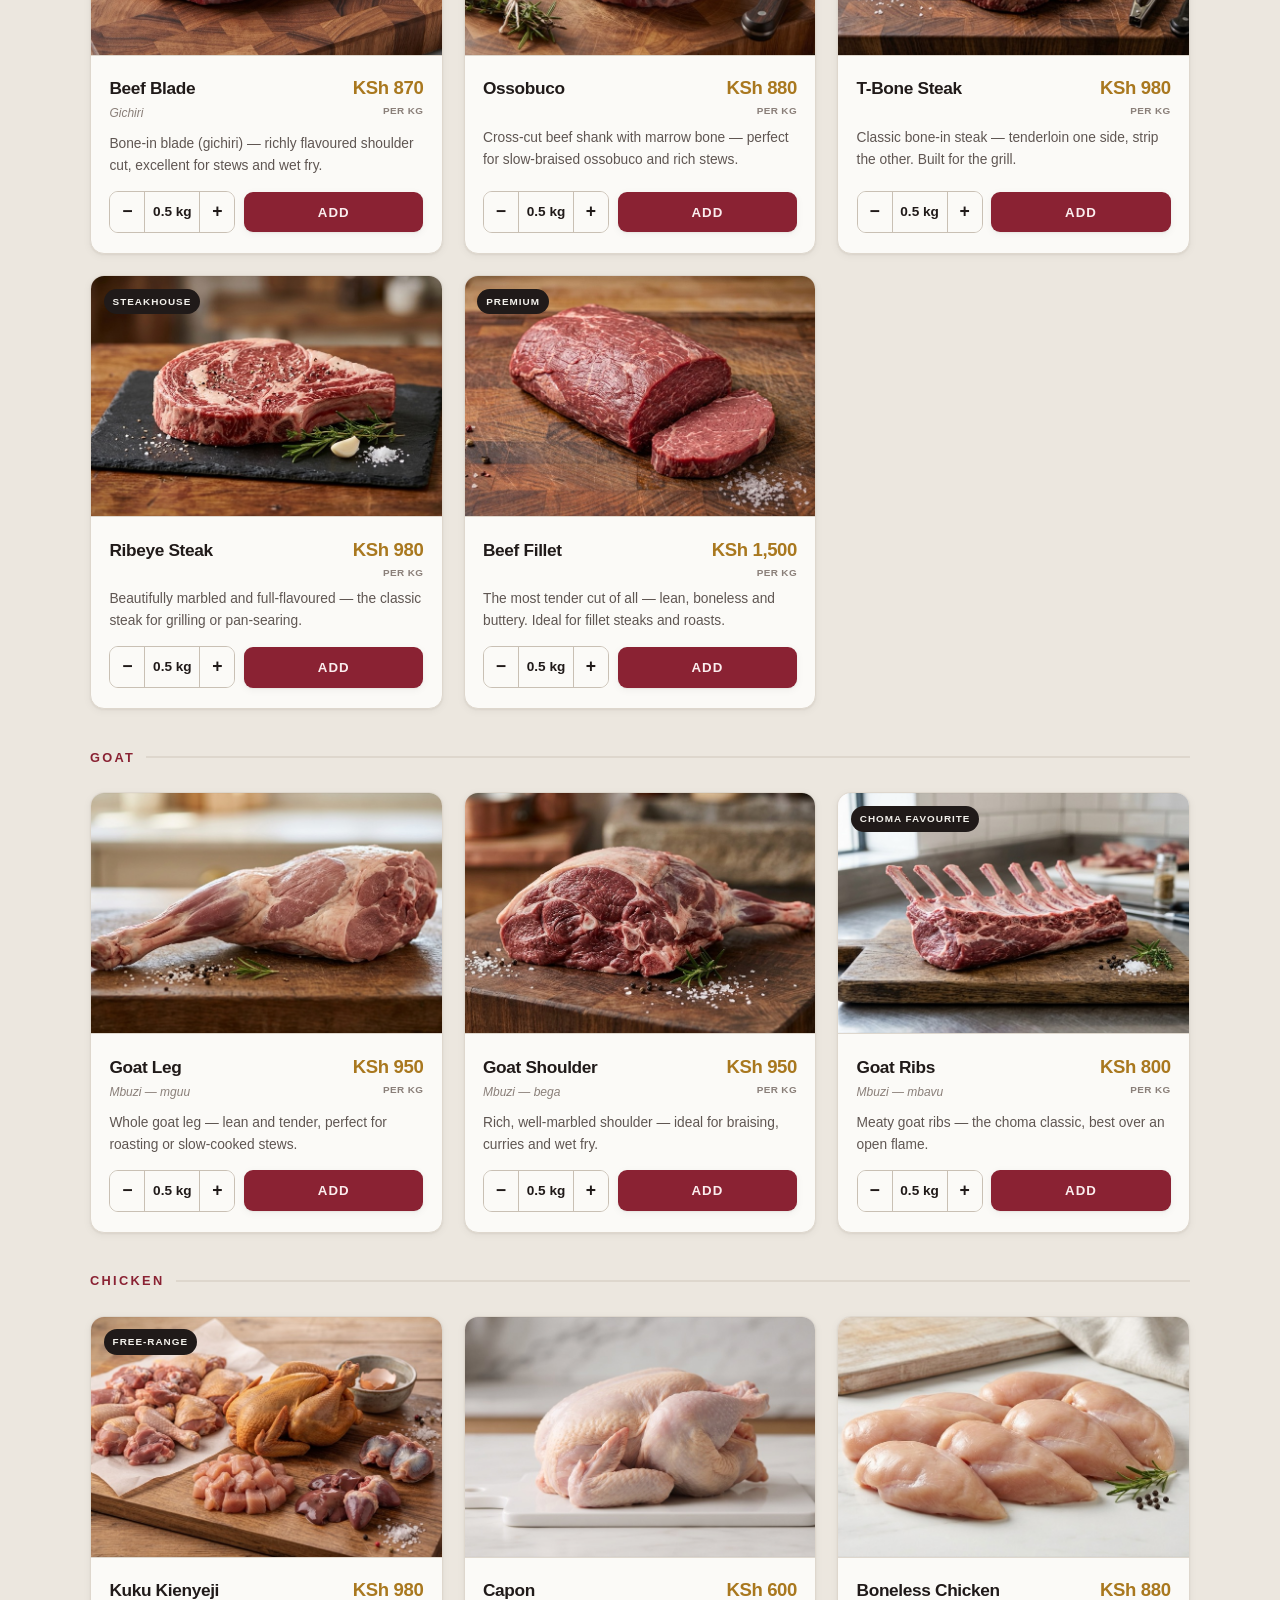
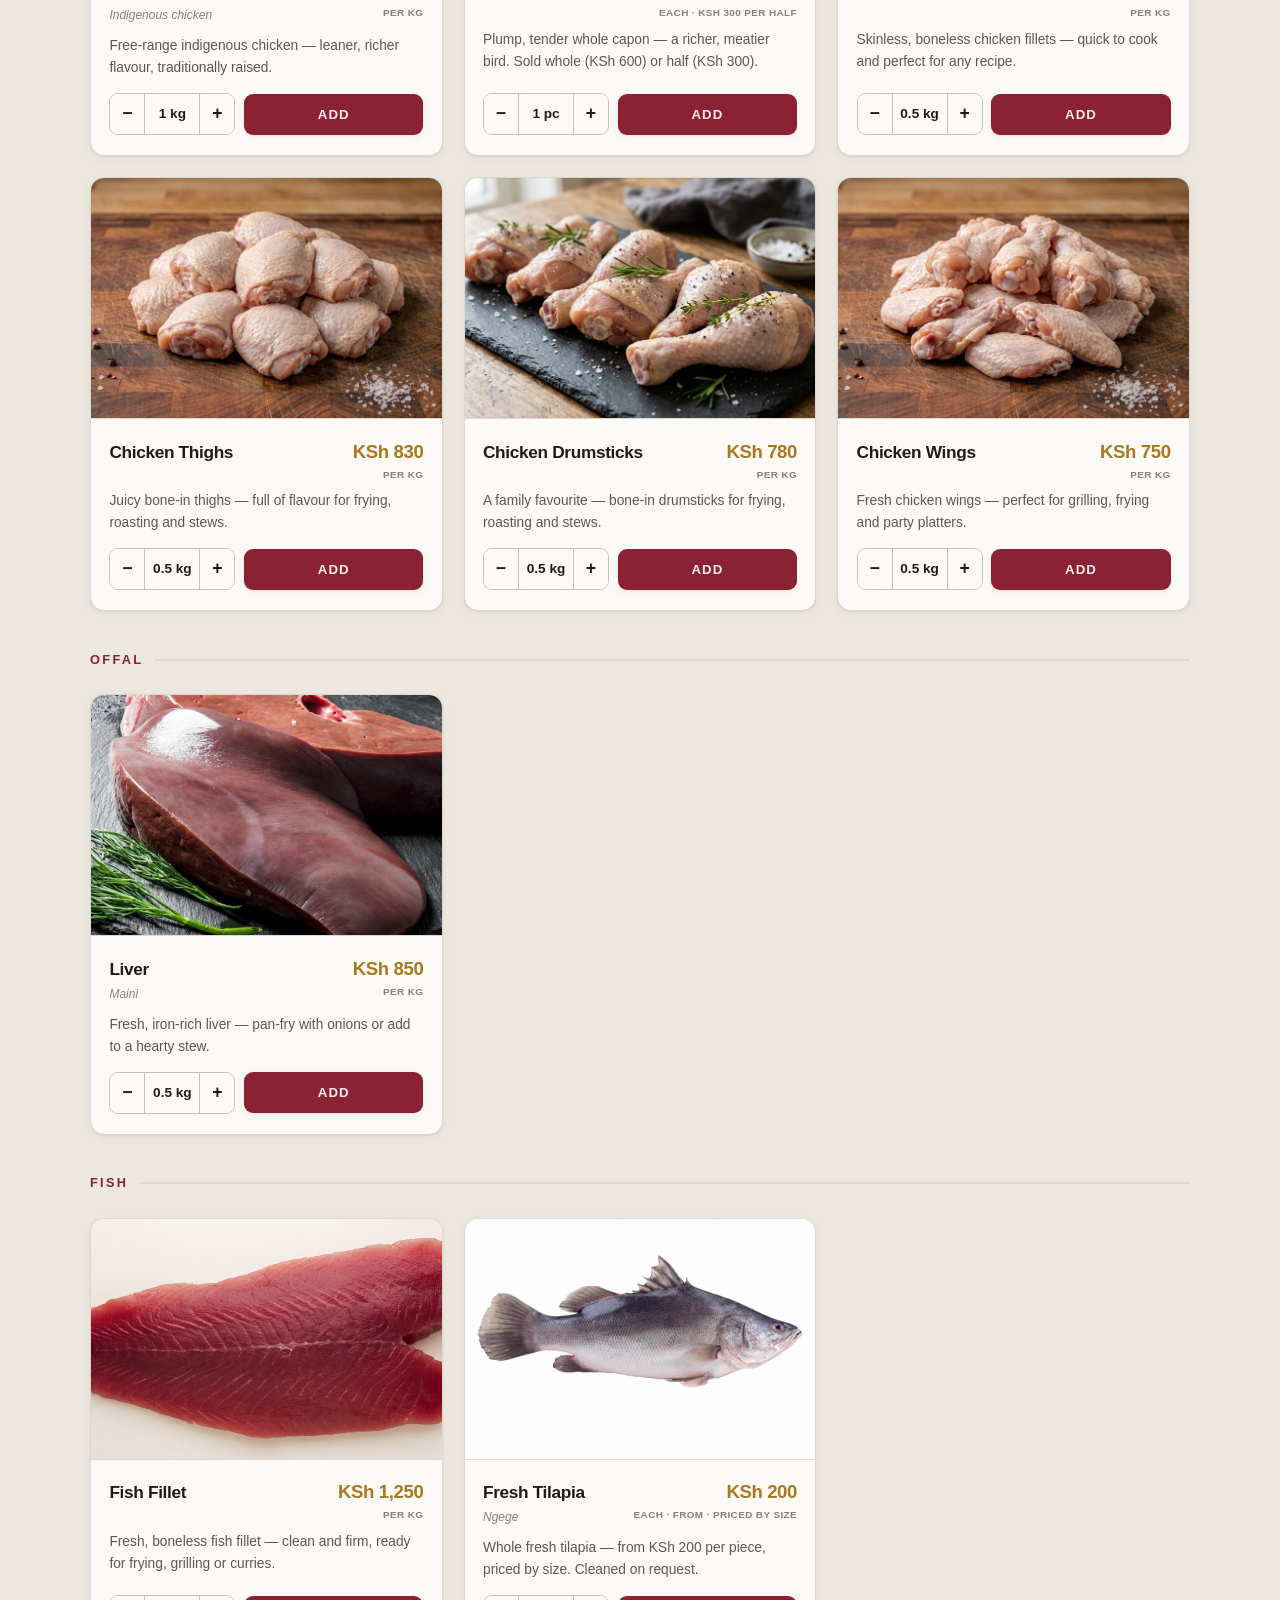
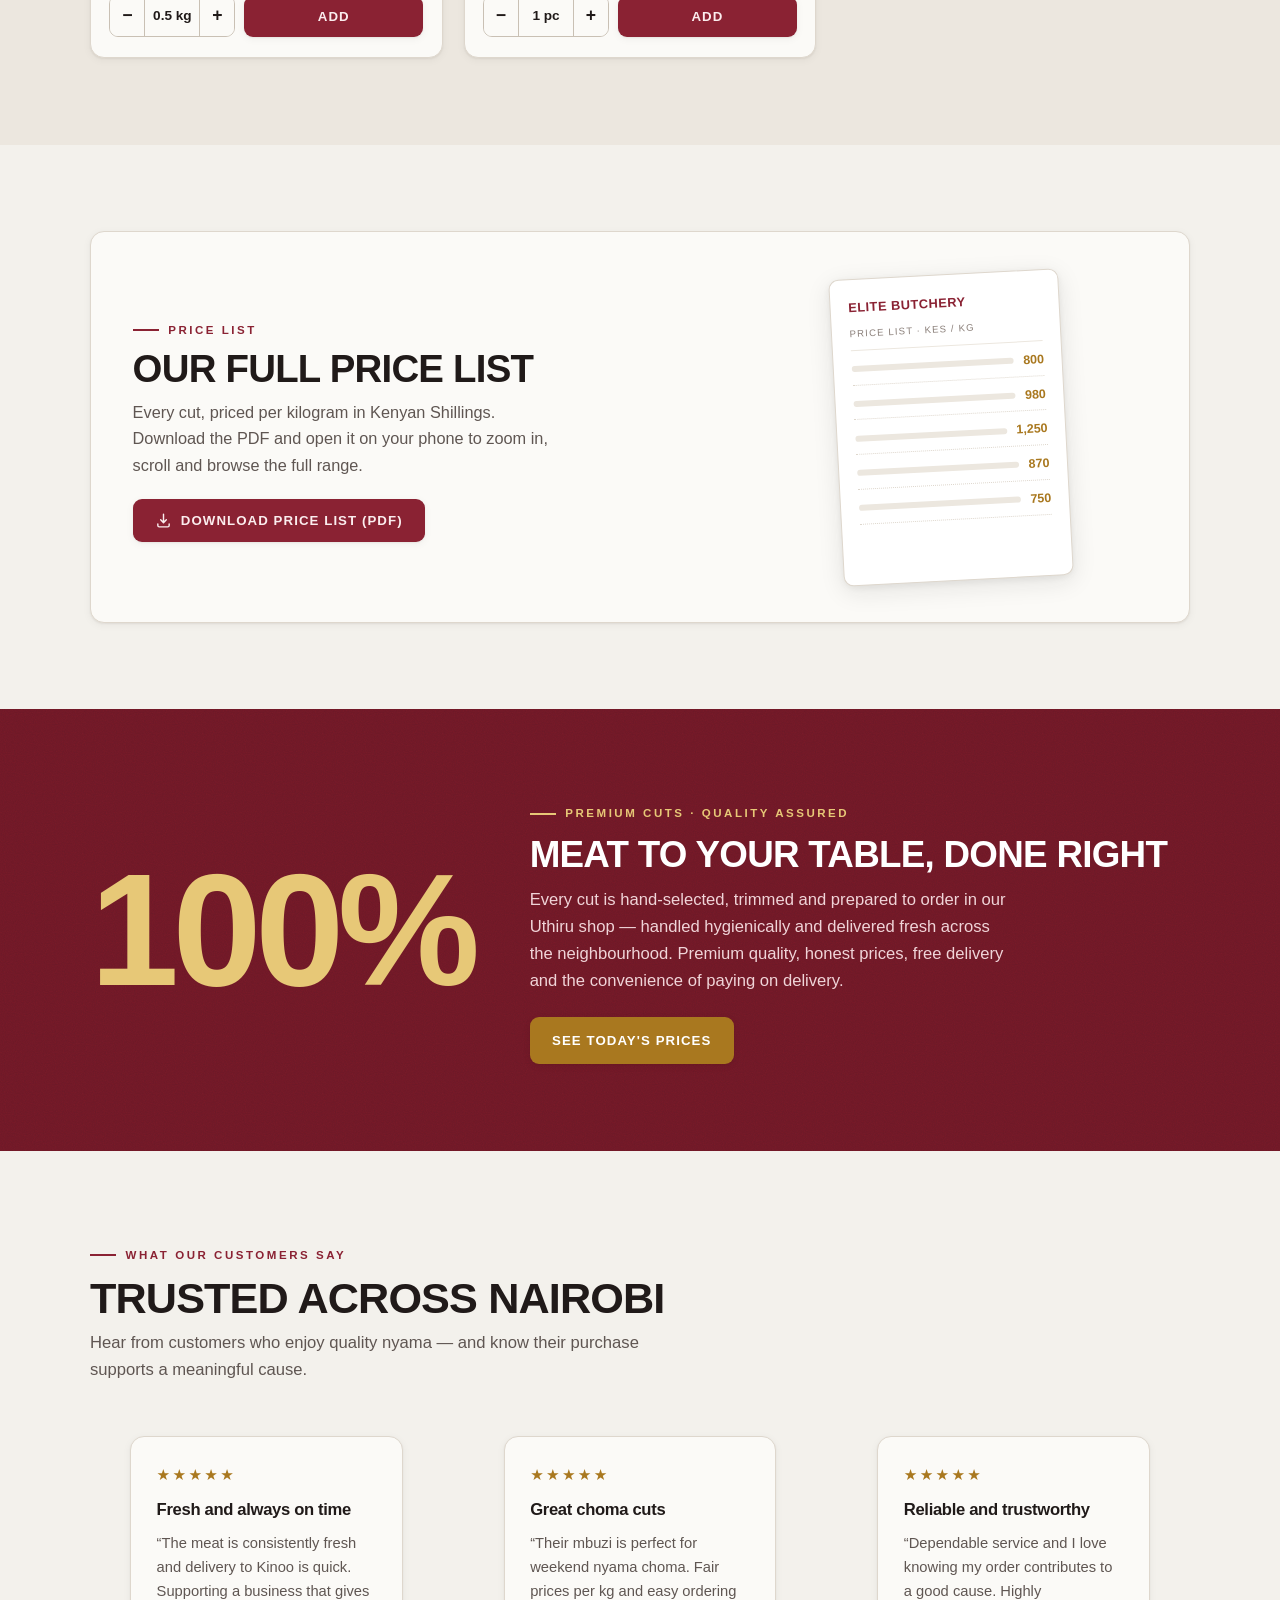
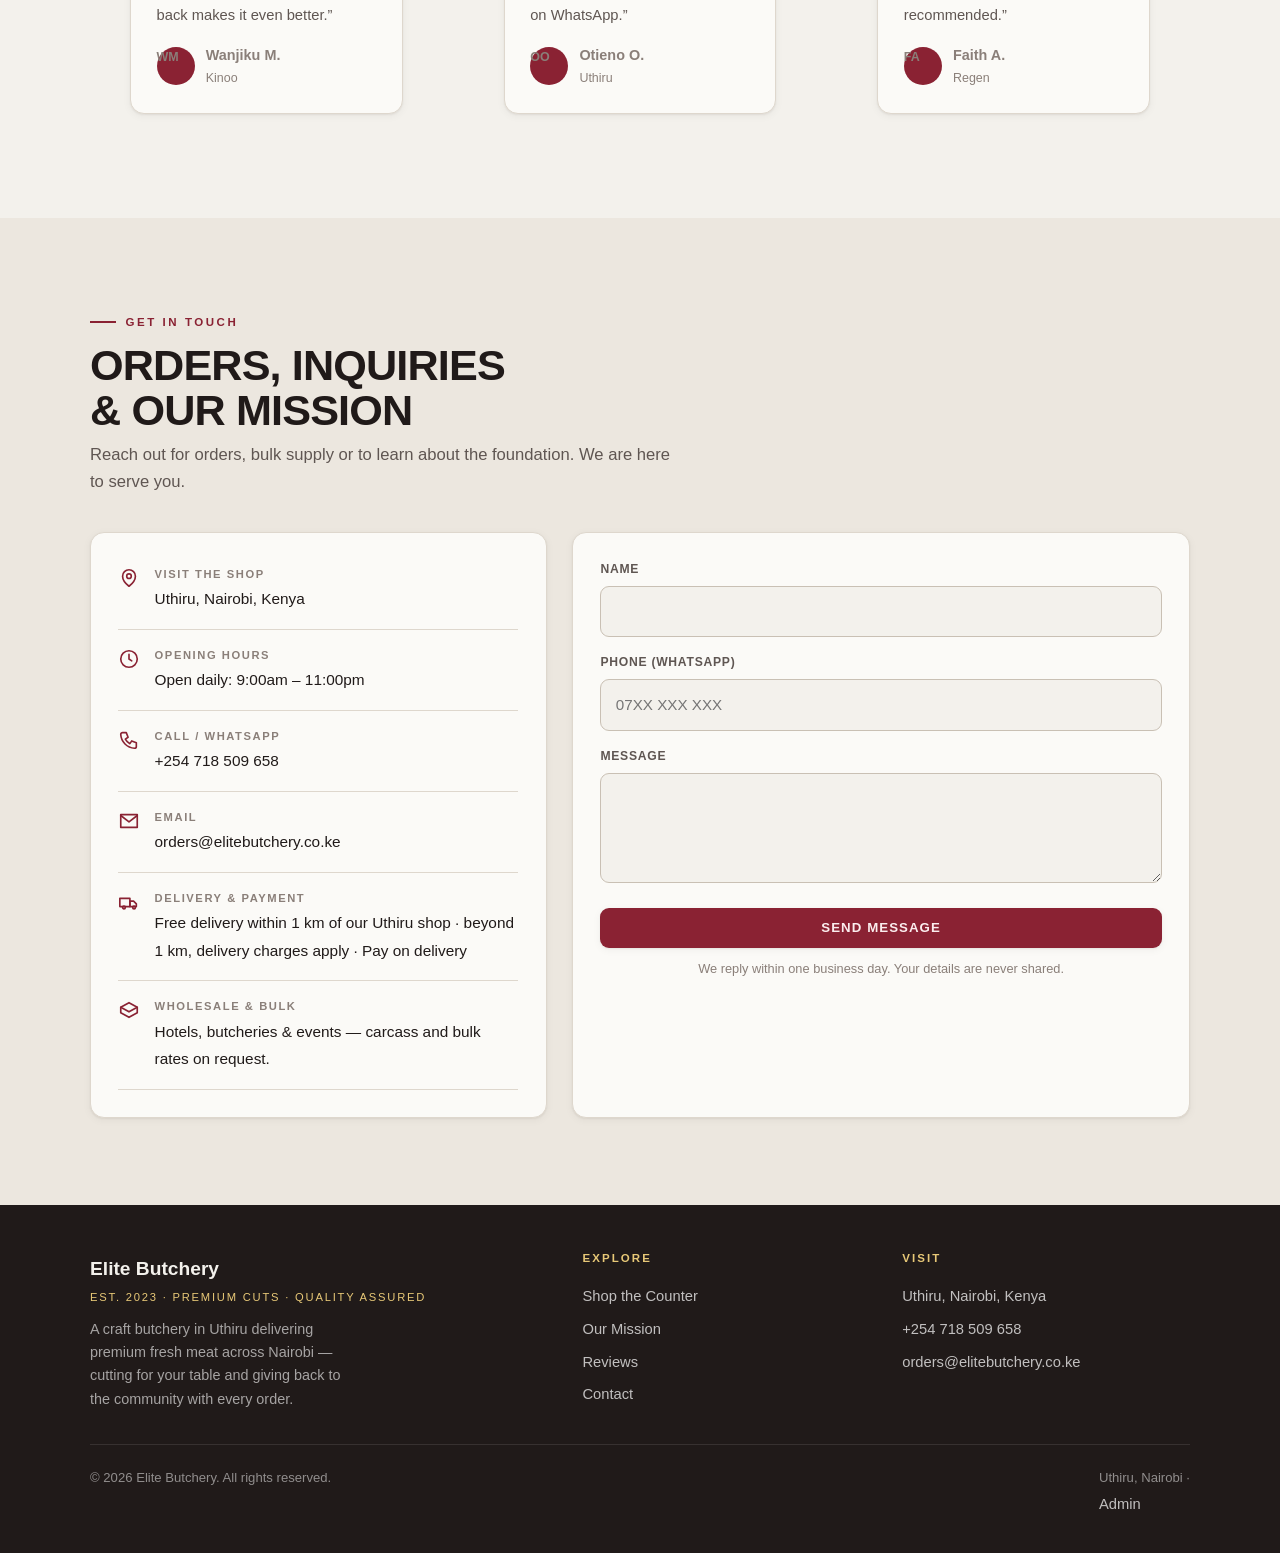
==== commit 390c0ef1: "Condense 'why' into hero flashcards; PDF logo; shorter hero; Meat - Fold the Why Elite Butchery sect" ====
--- a/index.html
+++ b/index.html
@@ -50,18 +50,28 @@
 <!-- HERO -->
 <section class="hero">
   <div class="wrap">
-    <div>
+    <div class="hero-left">
       <span class="eyebrow">Hand-cut · Delivered across Nairobi</span>
-      <h1>Quality Nyama,<span class="em">Cut to Order.</span></h1>
-      <p class="lede" data-biz="tagline">Premium cuts, quality assured — fresh nyama delivered across Nairobi.</p>
+      <h1>Quality Meat,<span class="em">Cut to Order.</span></h1>
+      <p class="lede" data-biz="tagline">Premium cuts, cut to order — fresh meat delivered across Nairobi.</p>
       <div class="cta">
         <a class="btn" href="#shop">Shop the Counter</a>
-        <a class="btn btn--ghost" href="#mission">Our Mission</a>
-      </div>
-      <div class="trust">
-        <div><b>Est. 2023</b>Uthiru,<br>Nairobi</div>
-        <div><b>Free</b>delivery<br>within 1 km</div>
-        <div><b>9am–11pm</b>open<br>daily</div>
+        <button class="btn btn--ghost js-download-pdf" type="button">Download Price List (PDF)</button>
+      </div>
+      <div class="whycards" id="whycards" aria-label="Why Elite Butchery">
+        <article class="whycard is-active">
+          <span class="whyico"><svg viewBox="0 0 24 24" fill="none" stroke="currentColor" stroke-width="1.7" stroke-linecap="round" stroke-linejoin="round"><path d="M12 2C7 2 3 6 3 11a9 9 0 0 0 18 0c0-2-1-4-2-5"/><path d="M12 2c2 3 3 6 3 9a3 3 0 0 1-6 0c0-2 1-3 3-3"/></svg></span>
+          <div><b>Fresh &amp; Quality Cuts</b><span>Hand-cut daily for genuine, guaranteed freshness.</span></div>
+        </article>
+        <article class="whycard">
+          <span class="whyico"><svg viewBox="0 0 24 24" fill="none" stroke="currentColor" stroke-width="1.7" stroke-linecap="round" stroke-linejoin="round"><path d="M2 8h11v9H2z"/><path d="M13 11h4l3 3v3h-7z"/><circle cx="6" cy="18" r="1.6"/><circle cx="17" cy="18" r="1.6"/></svg></span>
+          <div><b>Delivered Across Nairobi</b><span>Order on WhatsApp — free delivery within 1 km of Uthiru.</span></div>
+        </article>
+        <article class="whycard">
+          <span class="whyico"><svg viewBox="0 0 24 24" fill="none" stroke="currentColor" stroke-width="1.7" stroke-linecap="round" stroke-linejoin="round"><path d="M12 3l7 3v5c0 4.5-3 8-7 10-4-2-7-5.5-7-10V6l7-3Z"/><path d="m9 12 2 2 4-4"/></svg></span>
+          <div><b>Quality Assured</b><span>Hygienically handled — premium cuts you can trust.</span></div>
+        </article>
+        <div class="whydots" aria-hidden="true"><i class="is-active"></i><i></i><i></i></div>
       </div>
     </div>
     <div class="heroart heroart--seal">
@@ -82,34 +92,6 @@
     <span>Beef · Ng'ombe</span><span>Goat · Mbuzi</span><span>Kuku Kienyeji</span><span>Capon</span><span>Liver · Maini</span><span>Cut to order</span>
   </div>
 </div>
-
-<!-- VALUES -->
-<section id="values">
-  <div class="wrap">
-    <div class="sec-head reveal">
-      <span class="eyebrow">Why Elite Butchery</span>
-      <h2>Better meat, delivered with purpose</h2>
-      <p>Everything starts at the block — careful selection, expert cutting, and a promise that every order does a little good in the community.</p>
-    </div>
-    <div class="values">
-      <article class="value reveal">
-        <svg class="ico" viewBox="0 0 24 24" fill="none" stroke="currentColor" stroke-width="1.7" stroke-linecap="round" stroke-linejoin="round"><path d="M12 2C7 2 3 6 3 11a9 9 0 0 0 18 0c0-2-1-4-2-5"/><path d="M12 2c2 3 3 6 3 9a3 3 0 0 1-6 0c0-2 1-3 3-3"/></svg>
-        <h3>Fresh &amp; Quality Cuts</h3>
-        <p>Meat carefully selected and cut by hand every day to guarantee freshness and quality for every customer.</p>
-      </article>
-      <article class="value reveal">
-        <svg class="ico" viewBox="0 0 24 24" fill="none" stroke="currentColor" stroke-width="1.7" stroke-linecap="round" stroke-linejoin="round"><path d="M2 8h11v9H2z"/><path d="M13 11h4l3 3v3h-7z"/><circle cx="6" cy="18" r="1.6"/><circle cx="17" cy="18" r="1.6"/></svg>
-        <h3>Convenient Delivery</h3>
-        <p>Order by WhatsApp and have your cuts delivered across Nairobi — promptly packed and ready to cook.</p>
-      </article>
-      <article class="value reveal">
-        <svg class="ico" viewBox="0 0 24 24" fill="none" stroke="currentColor" stroke-width="1.7" stroke-linecap="round" stroke-linejoin="round"><path d="M12 3l7 3v5c0 4.5-3 8-7 10-4-2-7-5.5-7-10V6l7-3Z"/><path d="m9 12 2 2 4-4"/></svg>
-        <h3>Quality Assured</h3>
-        <p>Hygienically handled and cut to order every time — premium cuts you can trust, guaranteed fresh.</p>
-      </article>
-    </div>
-  </div>
-</section>
 
 <!-- SHOP -->
 <section id="shop">
--- a/assets/css/styles.css
+++ b/assets/css/styles.css
@@ -117,7 +117,7 @@
   linear-gradient(155deg,var(--oxblood-deep) 0%,#3d0f18 55%,#25090f 100%)}
 .hero::after{content:"";position:absolute;inset:0;z-index:-1;opacity:.5;mix-blend-mode:overlay;
   background-image:url("data:image/svg+xml,%3Csvg xmlns='http://www.w3.org/2000/svg' width='120' height='120'%3E%3Cfilter id='n'%3E%3CfeTurbulence type='fractalNoise' baseFrequency='.9' numOctaves='2'/%3E%3C/filter%3E%3Crect width='100%25' height='100%25' filter='url(%23n)' opacity='.5'/%3E%3C/svg%3E")}
-.hero .wrap{display:grid;grid-template-columns:1.1fr .9fr;gap:1.6rem;align-items:center;padding-block:clamp(.7rem,1.6vw,1.3rem)}
+.hero .wrap{display:grid;grid-template-columns:1.1fr .9fr;gap:1.6rem;align-items:center;padding-block:clamp(.5rem,1.1vw,.9rem)}
 .hero .eyebrow{color:var(--brass-soft)}
 .hero h1{font-size:clamp(2rem,4.6vw,3.1rem);text-transform:uppercase;letter-spacing:-.025em;margin:.4rem 0 .1rem}
 .hero h1 .em{color:var(--brass-soft);display:block}
@@ -353,7 +353,7 @@
 .logo-mark{background:transparent!important;box-shadow:none;width:auto;height:52px;border-radius:0}
 .logo-mark img{height:100%;width:auto;display:block}
 
-.heroart--seal{position:relative;width:min(370px,76vw);aspect-ratio:1;display:grid;place-items:center;margin-inline:auto;
+.heroart--seal{position:relative;width:min(310px,62vw);aspect-ratio:1;display:grid;place-items:center;margin-inline:auto;
   transform-origin:50% 50%;animation:seal-spin 26s linear infinite}
 .heroart--seal::before{content:"";position:absolute;inset:0;border-radius:50%;z-index:0;
   background:radial-gradient(circle at 50% 50%, rgba(251,247,240,.16) 0%, rgba(251,247,240,.09) 30%, rgba(251,247,240,0) 45%)}
@@ -398,3 +398,19 @@
 .dform input::placeholder{color:var(--ink-faint)}
 .dform input:focus{outline:none;border-color:var(--oxblood);box-shadow:0 0 0 3px color-mix(in srgb,var(--oxblood) 18%,transparent)}
 .dform input.err{border-color:var(--oxblood);box-shadow:0 0 0 3px color-mix(in srgb,var(--oxblood) 15%,transparent)}
+
+/* hero "why" flashcards (condensed, cross-fading) */
+.whycards{position:relative;margin:1.1rem 0 1.5rem;min-height:70px}
+.whycard{position:absolute;inset:0;display:flex;gap:.7rem;align-items:center;opacity:0;transform:translateY(7px);
+  transition:opacity .5s ease,transform .5s ease;pointer-events:none}
+.whycard.is-active{opacity:1;transform:none;pointer-events:auto}
+.whyico{flex:none;width:40px;height:40px;border-radius:11px;display:grid;place-items:center;color:var(--brass-soft);
+  background:rgba(255,255,255,.07);border:1px solid rgba(255,255,255,.15)}
+.whyico svg{width:21px;height:21px}
+.whycard b{display:block;color:#fff;font-family:var(--display);font-size:1rem;letter-spacing:-.01em;margin-bottom:.1rem}
+.whycard div span{display:block;color:#eccdd1;font-size:.86rem;line-height:1.35;max-width:42ch}
+.whydots{position:absolute;left:2px;bottom:-14px;display:flex;gap:.4rem}
+.whydots i{width:7px;height:7px;border-radius:50%;background:rgba(255,255,255,.28);transition:background .3s,width .3s}
+.whydots i.is-active{background:var(--brass-soft);width:17px;border-radius:4px}
+@media (prefers-reduced-motion:reduce){.whycard{transition:opacity .2s}}
+@media (max-width:820px){.whycards{min-height:84px}}
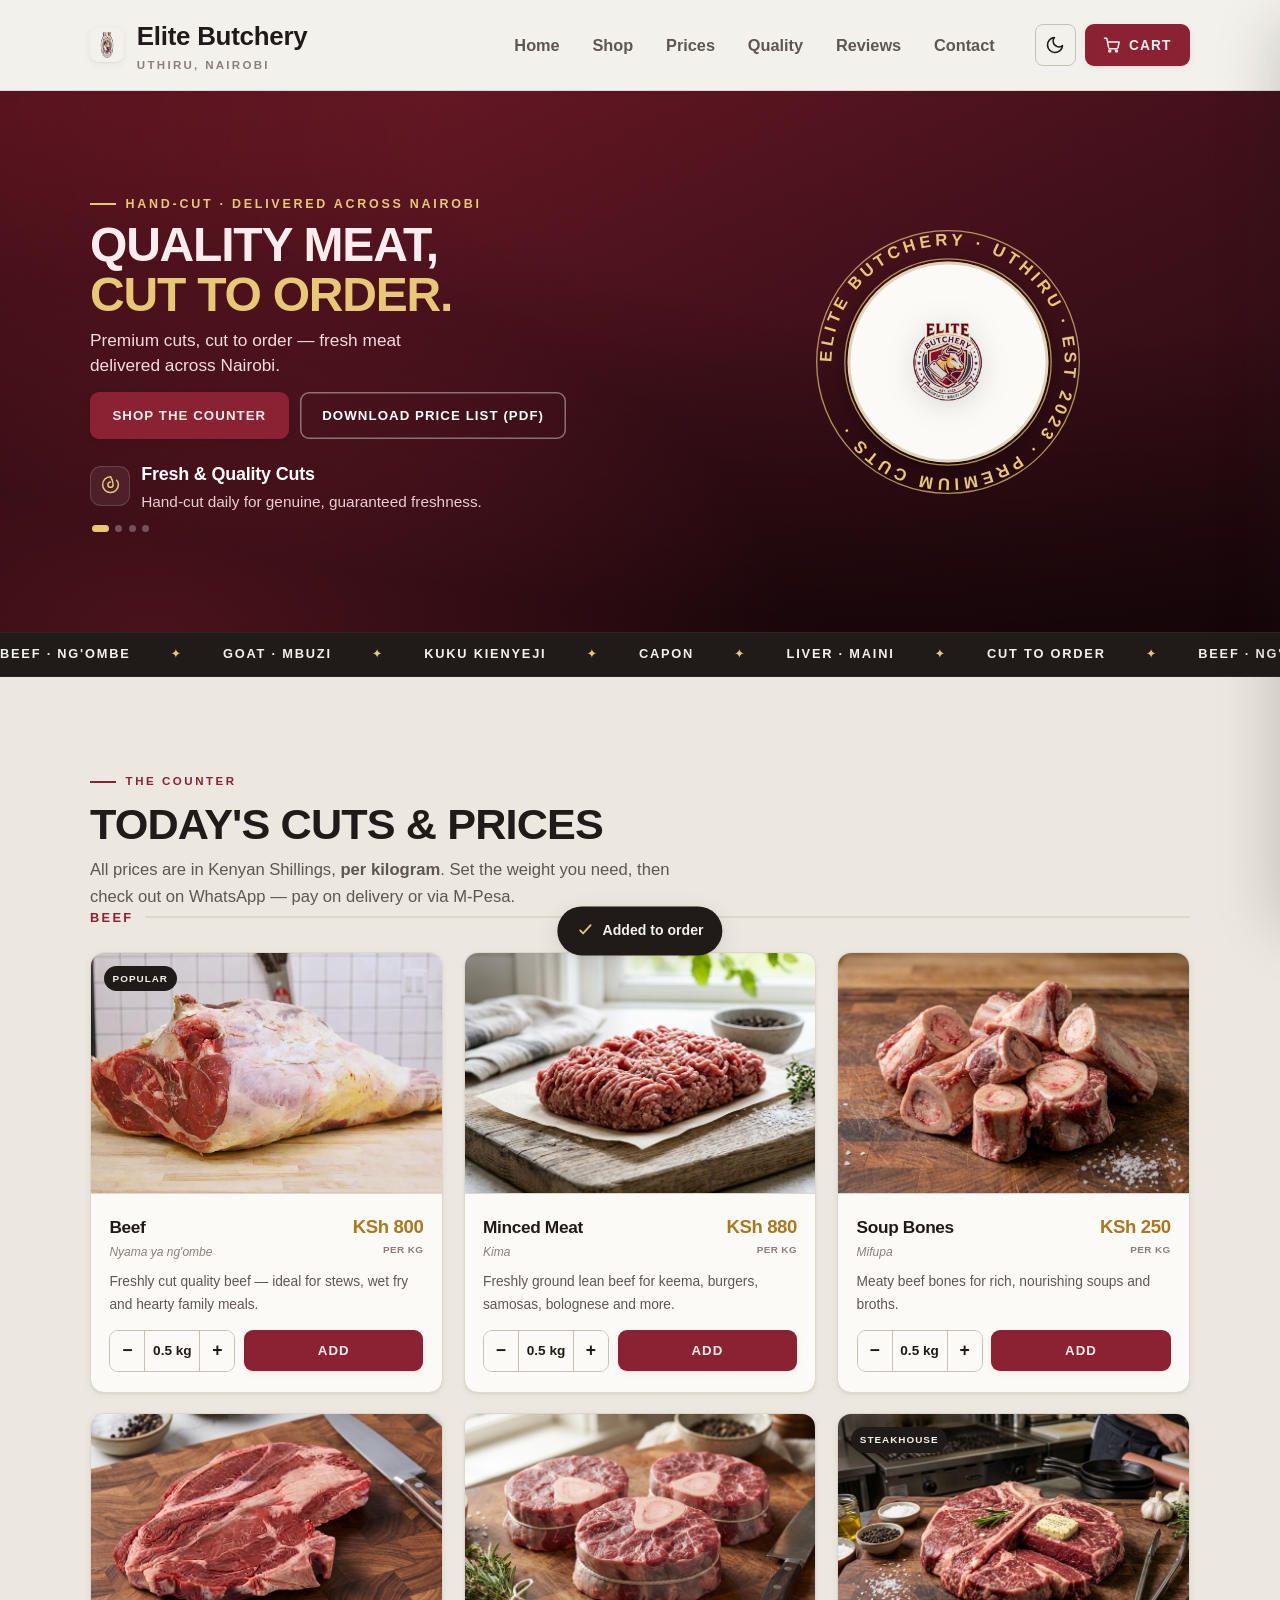
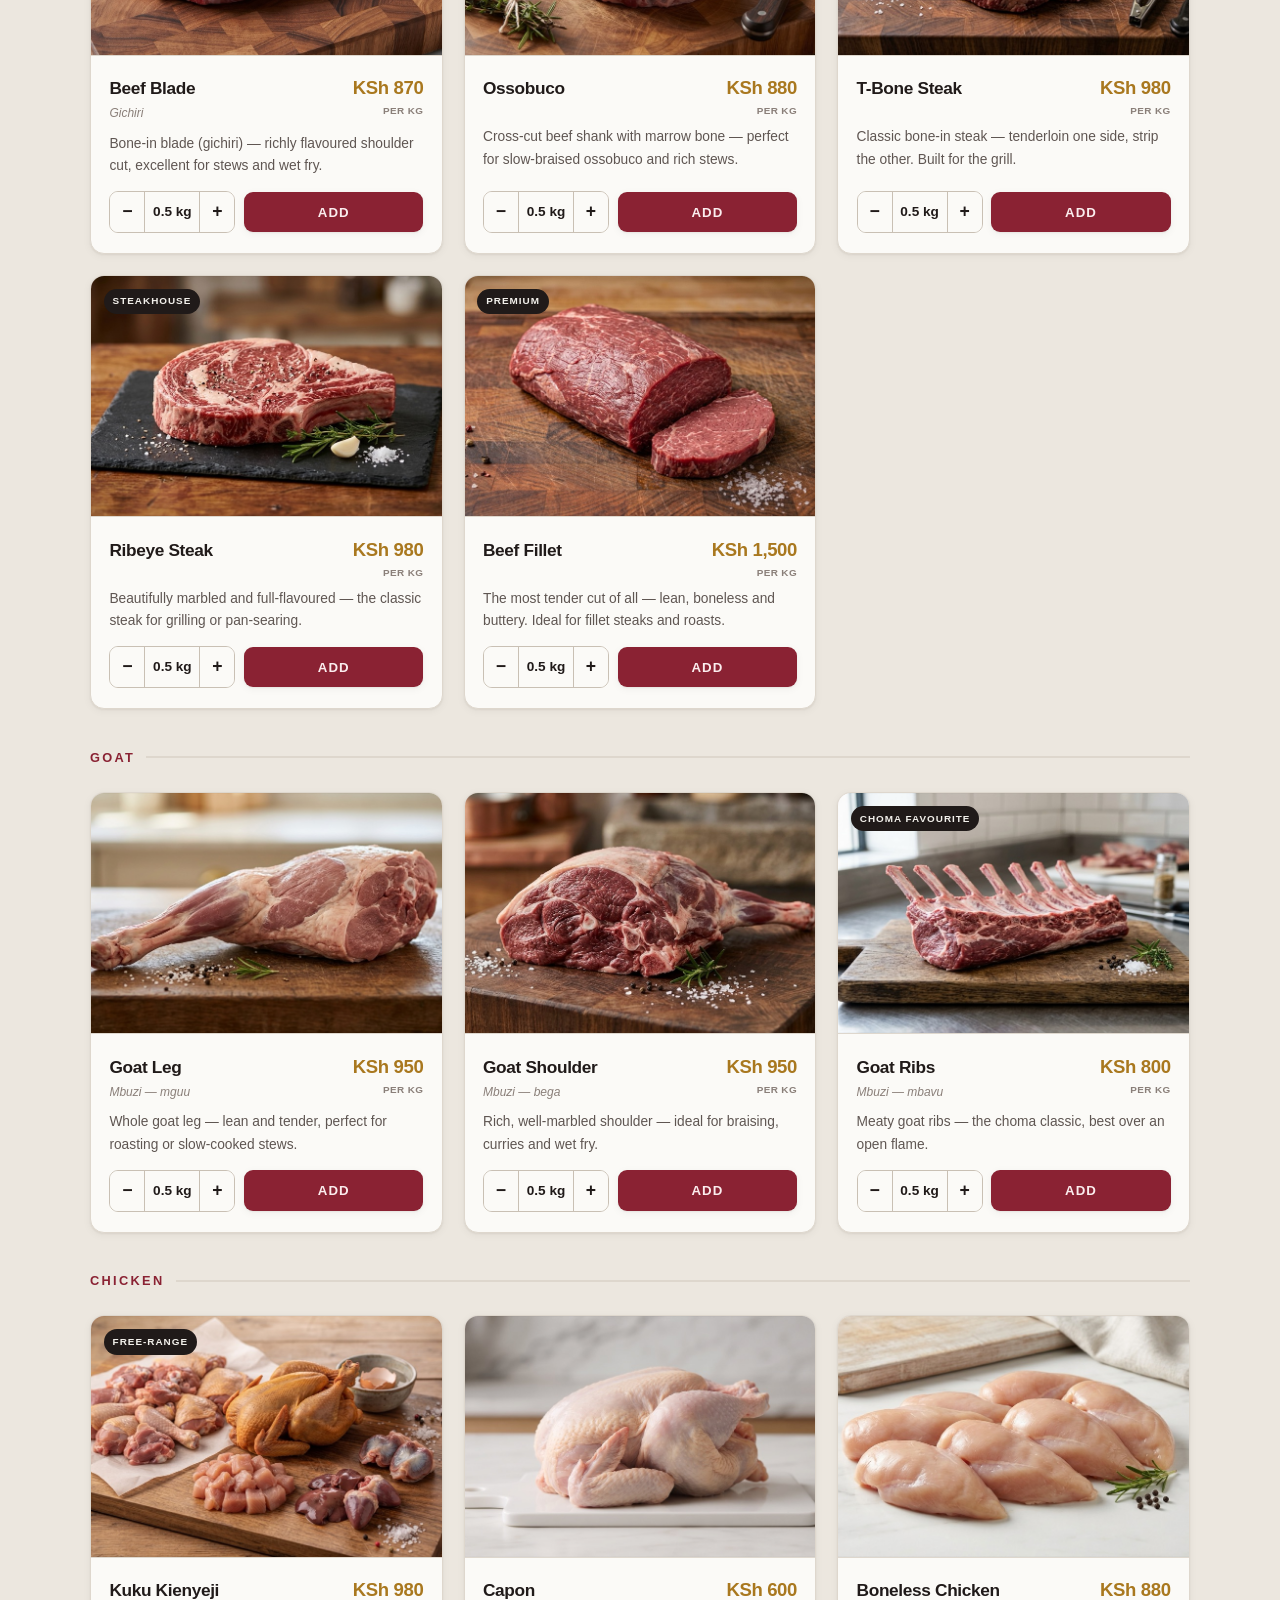
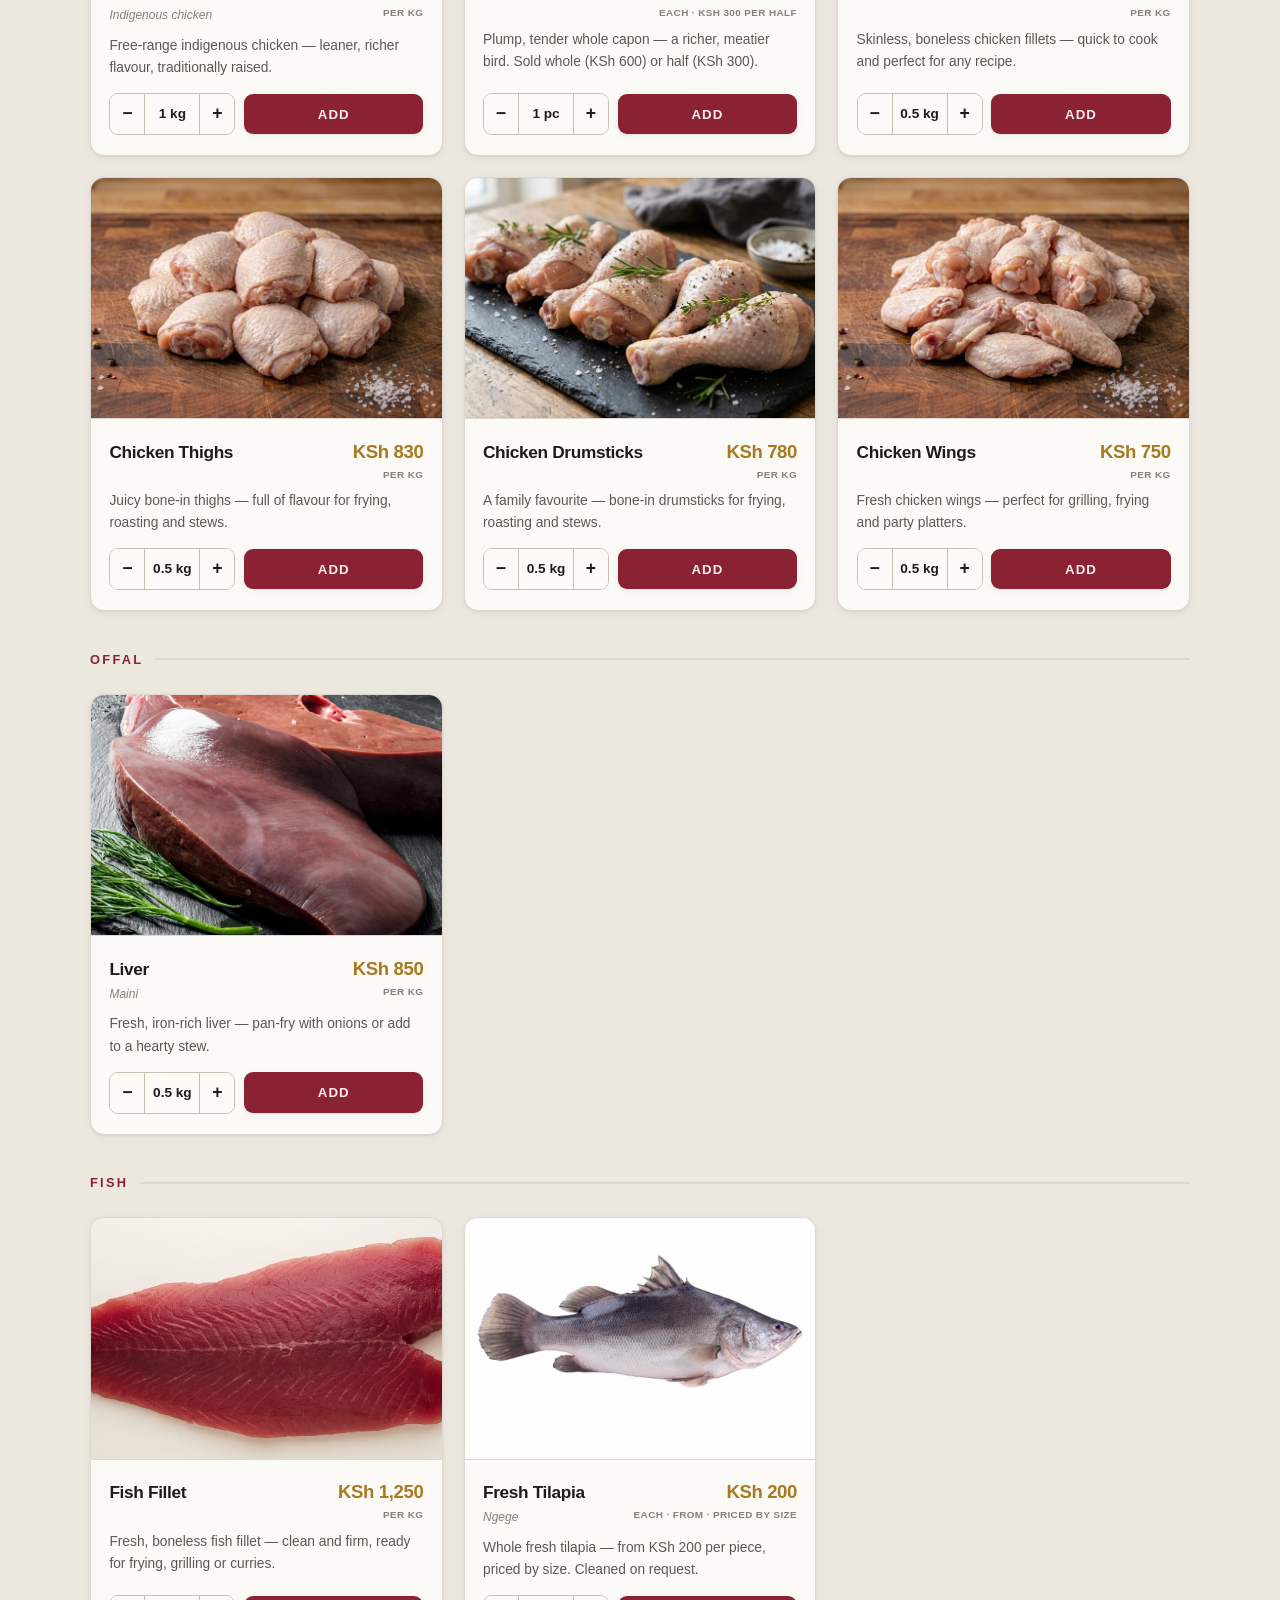
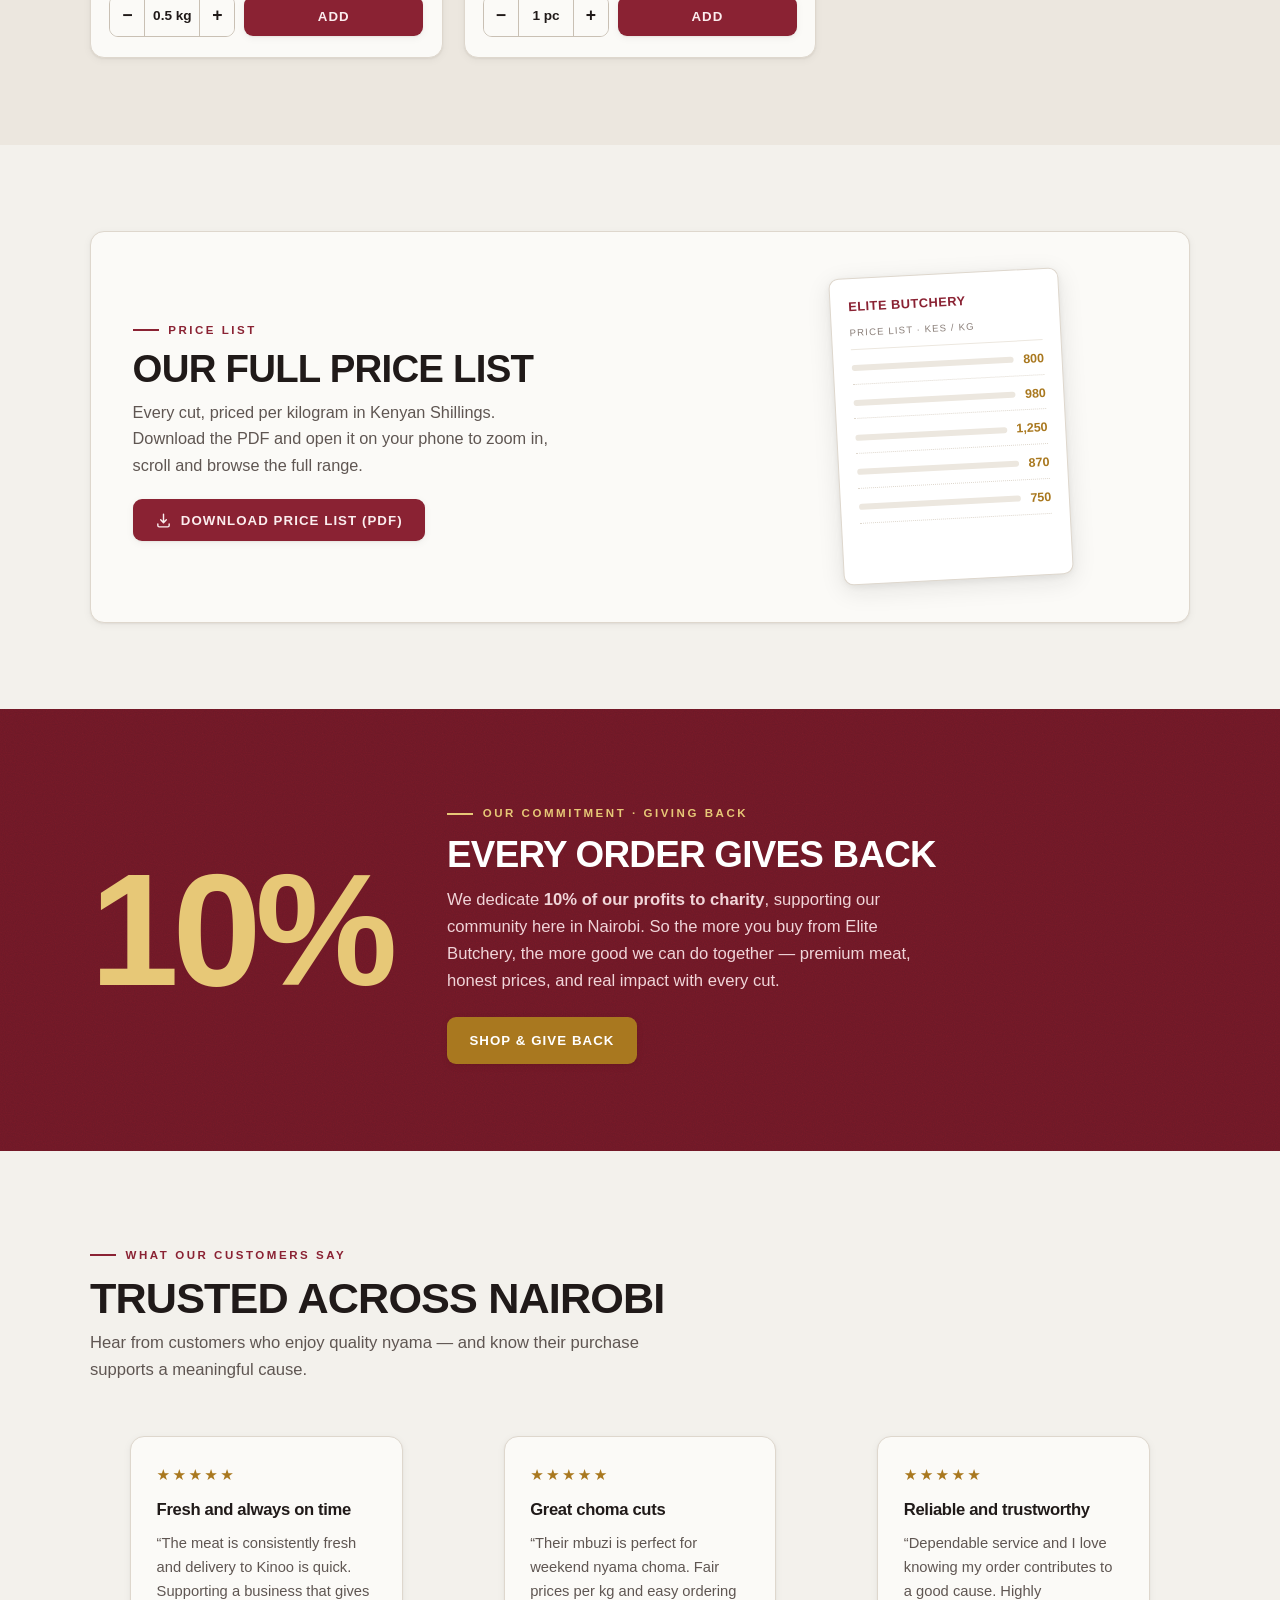
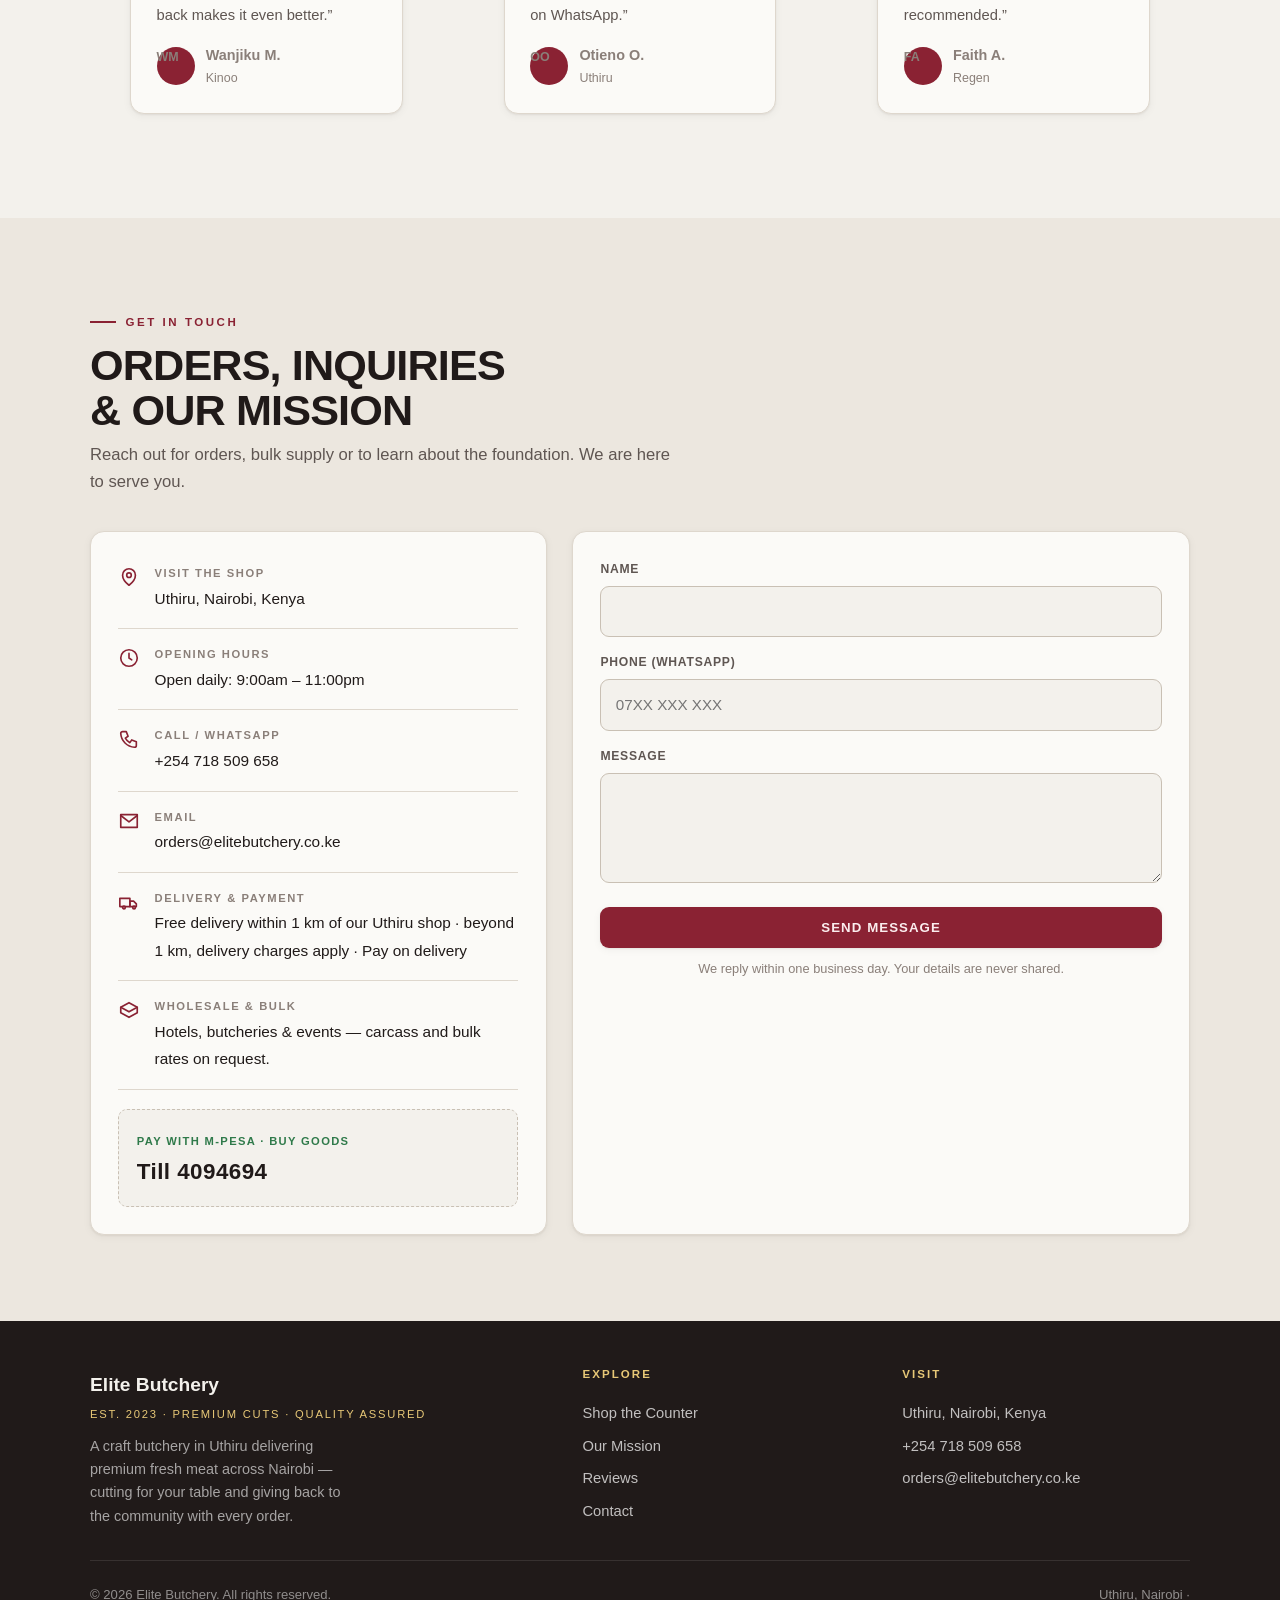
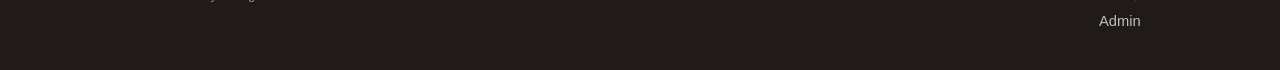
==== commit a744dc4f: "Shorter hero, larger sub-text, 10% CSR added back - Reduce hero height further (smaller seal, tighte" ====
--- a/index.html
+++ b/index.html
@@ -71,7 +71,11 @@
           <span class="whyico"><svg viewBox="0 0 24 24" fill="none" stroke="currentColor" stroke-width="1.7" stroke-linecap="round" stroke-linejoin="round"><path d="M12 3l7 3v5c0 4.5-3 8-7 10-4-2-7-5.5-7-10V6l7-3Z"/><path d="m9 12 2 2 4-4"/></svg></span>
           <div><b>Quality Assured</b><span>Hygienically handled — premium cuts you can trust.</span></div>
         </article>
-        <div class="whydots" aria-hidden="true"><i class="is-active"></i><i></i><i></i></div>
+        <article class="whycard">
+          <span class="whyico"><svg viewBox="0 0 24 24" fill="none" stroke="currentColor" stroke-width="1.7" stroke-linecap="round" stroke-linejoin="round"><path d="M12 21s-7-4.5-9.5-9A5 5 0 0 1 12 6a5 5 0 0 1 9.5 6c-2.5 4.5-9.5 9-9.5 9Z"/></svg></span>
+          <div><b>10% Gives Back</b><span>10% of our profits go to charity — the more you buy, the more good we do.</span></div>
+        </article>
+        <div class="whydots" aria-hidden="true"><i class="is-active"></i><i></i><i></i><i></i></div>
       </div>
     </div>
     <div class="heroart heroart--seal">
@@ -142,12 +146,12 @@
 <!-- MISSION -->
 <section id="mission">
   <div class="wrap">
-    <div class="bignum reveal" aria-hidden="true">100%</div>
+    <div class="bignum reveal" aria-hidden="true">10%</div>
     <div class="reveal">
-      <span class="eyebrow">Premium cuts · Quality assured</span>
-      <h2>Meat to your table, done right</h2>
-      <p>Every cut is hand-selected, trimmed and prepared to order in our Uthiru shop — handled hygienically and delivered fresh across the neighbourhood. Premium quality, honest prices, free delivery and the convenience of paying on delivery.</p>
-      <a class="btn btn--brass" href="#pricelist">See Today's Prices</a>
+      <span class="eyebrow">Our commitment · Giving back</span>
+      <h2>Every order gives back</h2>
+      <p>We dedicate <strong>10% of our profits to charity</strong>, supporting our community here in Nairobi. So the more you buy from Elite Butchery, the more good we can do together — premium meat, honest prices, and real impact with every cut.</p>
+      <a class="btn btn--brass" href="#shop">Shop &amp; Give Back</a>
     </div>
   </div>
 </section>
--- a/assets/css/styles.css
+++ b/assets/css/styles.css
@@ -43,7 +43,7 @@
 }
 
 *{box-sizing:border-box}
-html{scroll-behavior:smooth}
+html{scroll-behavior:smooth;scroll-padding-top:100px}
 @media (prefers-reduced-motion:reduce){html{scroll-behavior:auto}}
 body{margin:0;background:var(--ground);color:var(--ink);font-family:var(--sans);
   font-size:clamp(15px,.4vw + 14px,17px);line-height:1.62;-webkit-font-smoothing:antialiased;text-rendering:optimizeLegibility}
@@ -85,15 +85,18 @@
 /* ---------------- header ---------------- */
 header.site{position:sticky;top:0;z-index:60;background:color-mix(in srgb,var(--ground) 86%,transparent);
   backdrop-filter:saturate(1.4) blur(12px);border-bottom:1px solid var(--line)}
-.bar{display:flex;align-items:center;gap:.9rem;height:66px}
-.brand{display:flex;align-items:center;gap:.6rem;font-family:var(--display);font-weight:800}
+.bar{display:flex;align-items:center;gap:.9rem;height:90px}
+.brand{display:flex;align-items:center;gap:.8rem;font-family:var(--display);font-weight:800}
 .brand .mark{width:34px;height:34px;border-radius:8px;flex:none;background:var(--oxblood);color:var(--oxblood-ink);display:grid;place-items:center;box-shadow:var(--shadow-sm)}
-.brand b{font-size:1.08rem;letter-spacing:-.01em;display:block}
-.brand .tag{font-size:.58rem;letter-spacing:.22em;text-transform:uppercase;color:var(--ink-faint);display:block;margin-top:-3px}
-nav.main{margin-left:auto;display:flex;align-items:center;gap:.2rem}
-nav.main a{font-size:.86rem;font-weight:600;color:var(--ink-soft);padding:.5rem .75rem;border-radius:8px;transition:color .15s,background .15s}
+.brand b{font-size:1.62rem;letter-spacing:-.01em;display:block}
+.brand .tag{font-size:.72rem;letter-spacing:.2em;text-transform:uppercase;color:var(--ink-faint);display:block;margin-top:-2px}
+nav.main{margin-left:auto;display:flex;align-items:center;gap:.25rem}
+nav.main a{font-size:1.02rem;font-weight:600;color:var(--ink-soft);padding:.55rem .9rem;border-radius:8px;transition:color .15s,background .15s}
 nav.main a:hover{color:var(--ink);background:var(--surface-2)}
-.hdr-actions{display:flex;align-items:center;gap:.5rem;margin-left:.4rem}
+.hdr-actions{display:flex;align-items:center;gap:.55rem;margin-left:.5rem}
+.hdr-actions .cartbtn.btn--sm{padding:.72rem 1.15rem;font-size:.86rem}
+.hdr-actions .iconbtn{padding:.6rem}
+.hdr-actions .iconbtn svg{width:20px;height:20px}
 .cartbtn{position:relative;display:inline-flex;align-items:center;gap:.5rem}
 .cartbtn .count{position:absolute;top:-7px;right:-7px;min-width:19px;height:19px;padding:0 4px;background:var(--brass);color:#fff;
   font-size:.68rem;font-weight:800;border-radius:99px;display:grid;place-items:center;font-variant-numeric:tabular-nums;
@@ -101,7 +104,7 @@
 .cartbtn.has .count{transform:scale(1)}
 .menutoggle{display:none}
 @media (max-width:900px){
-  nav.main{position:fixed;inset:66px 0 auto 0;flex-direction:column;align-items:stretch;gap:0;background:var(--surface);
+  nav.main{position:fixed;inset:90px 0 auto 0;flex-direction:column;align-items:stretch;gap:0;background:var(--surface);
     border-bottom:1px solid var(--line);padding:.5rem var(--pad) 1rem;transform:translateY(-160%);transition:transform .3s ease;box-shadow:var(--shadow-md);margin:0}
   nav.main.open{transform:translateY(0)}
   nav.main a{padding:.85rem .4rem;border-radius:0;border-bottom:1px solid var(--line)}
@@ -117,11 +120,11 @@
   linear-gradient(155deg,var(--oxblood-deep) 0%,#3d0f18 55%,#25090f 100%)}
 .hero::after{content:"";position:absolute;inset:0;z-index:-1;opacity:.5;mix-blend-mode:overlay;
   background-image:url("data:image/svg+xml,%3Csvg xmlns='http://www.w3.org/2000/svg' width='120' height='120'%3E%3Cfilter id='n'%3E%3CfeTurbulence type='fractalNoise' baseFrequency='.9' numOctaves='2'/%3E%3C/filter%3E%3Crect width='100%25' height='100%25' filter='url(%23n)' opacity='.5'/%3E%3C/svg%3E")}
-.hero .wrap{display:grid;grid-template-columns:1.1fr .9fr;gap:1.6rem;align-items:center;padding-block:clamp(.5rem,1.1vw,.9rem)}
-.hero .eyebrow{color:var(--brass-soft)}
-.hero h1{font-size:clamp(2rem,4.6vw,3.1rem);text-transform:uppercase;letter-spacing:-.025em;margin:.4rem 0 .1rem}
+.hero .wrap{display:grid;grid-template-columns:1.1fr .9fr;gap:1.4rem;align-items:center;padding-block:clamp(.3rem,.7vw,.55rem)}
+.hero .eyebrow{color:var(--brass-soft);font-size:.78rem}
+.hero h1{font-size:clamp(2rem,4.4vw,3rem);text-transform:uppercase;letter-spacing:-.025em;margin:.35rem 0 .1rem}
 .hero h1 .em{color:var(--brass-soft);display:block}
-.hero .lede{font-size:clamp(.95rem,1.2vw,1.05rem);color:#f4dcdf;max-width:38ch;margin:.5rem 0 1rem;line-height:1.45}
+.hero .lede{font-size:clamp(1.05rem,1.35vw,1.2rem);color:#f4dcdf;max-width:40ch;margin:.5rem 0 .9rem;line-height:1.45}
 .hero .cta{display:flex;flex-wrap:wrap;gap:.7rem}
 .hero .btn--ghost{--fg:#fff;box-shadow:inset 0 0 0 1.5px rgba(255,255,255,.4)}
 .hero .btn--ghost:hover{--bg:rgba(255,255,255,.08)}
@@ -350,17 +353,22 @@
 /* =============================================================
    Logo, category groups, price list, print  (Elite Butchery)
    ============================================================= */
-.logo-mark{background:transparent!important;box-shadow:none;width:auto;height:52px;border-radius:0}
-.logo-mark img{height:100%;width:auto;display:block}
-
-.heroart--seal{position:relative;width:min(310px,62vw);aspect-ratio:1;display:grid;place-items:center;margin-inline:auto;
+.logo-mark{background:transparent!important;box-shadow:none;width:auto;height:80px;border-radius:0}
+.logo-mark img{height:100%;width:auto;display:block;transform-origin:center;animation:logo-breathe 3.6s ease-in-out infinite}
+@keyframes logo-breathe{0%,100%{transform:scale(1)}50%{transform:scale(1.08)}}
+.brand:hover .logo-mark img{animation:logo-spin 1s ease}
+@keyframes logo-spin{to{transform:rotate(360deg)}}
+@media (prefers-reduced-motion:reduce){.logo-mark img{animation:none}}
+
+.heroart--seal{position:relative;width:min(268px,54vw);aspect-ratio:1;display:grid;place-items:center;margin-inline:auto;
   transform-origin:50% 50%;animation:seal-spin 26s linear infinite}
-.heroart--seal::before{content:"";position:absolute;inset:0;border-radius:50%;z-index:0;
-  background:radial-gradient(circle at 50% 50%, rgba(251,247,240,.16) 0%, rgba(251,247,240,.09) 30%, rgba(251,247,240,0) 45%)}
+.heroart--seal::before{content:"";position:absolute;left:50%;top:50%;transform:translate(-50%,-50%);
+  width:75%;aspect-ratio:1;border-radius:50%;z-index:0;background:#FBFAF7;
+  box-shadow:inset 0 0 0 3px rgba(169,120,31,.3), 0 6px 24px rgba(0,0,0,.4)}
 .seal{position:absolute;inset:0;width:100%;height:100%;color:var(--brass-soft);z-index:1}
-.seal-ring{fill:none;stroke:currentColor;stroke-width:1;opacity:.6}
+.seal-ring{fill:none;stroke:currentColor;stroke-width:1;opacity:.7}
 .seal-text{font-family:var(--display);font-weight:800;font-size:12.5px;letter-spacing:3px;fill:currentColor}
-.hero-logo{position:relative;z-index:2;width:70%;filter:drop-shadow(0 10px 22px rgba(0,0,0,.5))}
+.hero-logo{position:relative;z-index:2;width:70%;filter:saturate(1.4) contrast(1.08) brightness(1.03) drop-shadow(0 6px 14px rgba(0,0,0,.28))}
 @keyframes seal-spin{to{transform:rotate(360deg)}}
 @media (prefers-reduced-motion:reduce){.heroart--seal{animation:none}}
 @media (max-width:820px){.heroart--seal{width:min(290px,68vw)}}
@@ -400,15 +408,15 @@
 .dform input.err{border-color:var(--oxblood);box-shadow:0 0 0 3px color-mix(in srgb,var(--oxblood) 15%,transparent)}
 
 /* hero "why" flashcards (condensed, cross-fading) */
-.whycards{position:relative;margin:1.1rem 0 1.5rem;min-height:70px}
+.whycards{position:relative;margin:.9rem 0 1.2rem;min-height:64px}
 .whycard{position:absolute;inset:0;display:flex;gap:.7rem;align-items:center;opacity:0;transform:translateY(7px);
   transition:opacity .5s ease,transform .5s ease;pointer-events:none}
 .whycard.is-active{opacity:1;transform:none;pointer-events:auto}
 .whyico{flex:none;width:40px;height:40px;border-radius:11px;display:grid;place-items:center;color:var(--brass-soft);
   background:rgba(255,255,255,.07);border:1px solid rgba(255,255,255,.15)}
 .whyico svg{width:21px;height:21px}
-.whycard b{display:block;color:#fff;font-family:var(--display);font-size:1rem;letter-spacing:-.01em;margin-bottom:.1rem}
-.whycard div span{display:block;color:#eccdd1;font-size:.86rem;line-height:1.35;max-width:42ch}
+.whycard b{display:block;color:#fff;font-family:var(--display);font-size:1.12rem;letter-spacing:-.01em;margin-bottom:.12rem}
+.whycard div span{display:block;color:#eccdd1;font-size:.96rem;line-height:1.38;max-width:44ch}
 .whydots{position:absolute;left:2px;bottom:-14px;display:flex;gap:.4rem}
 .whydots i{width:7px;height:7px;border-radius:50%;background:rgba(255,255,255,.28);transition:background .3s,width .3s}
 .whydots i.is-active{background:var(--brass-soft);width:17px;border-radius:4px}
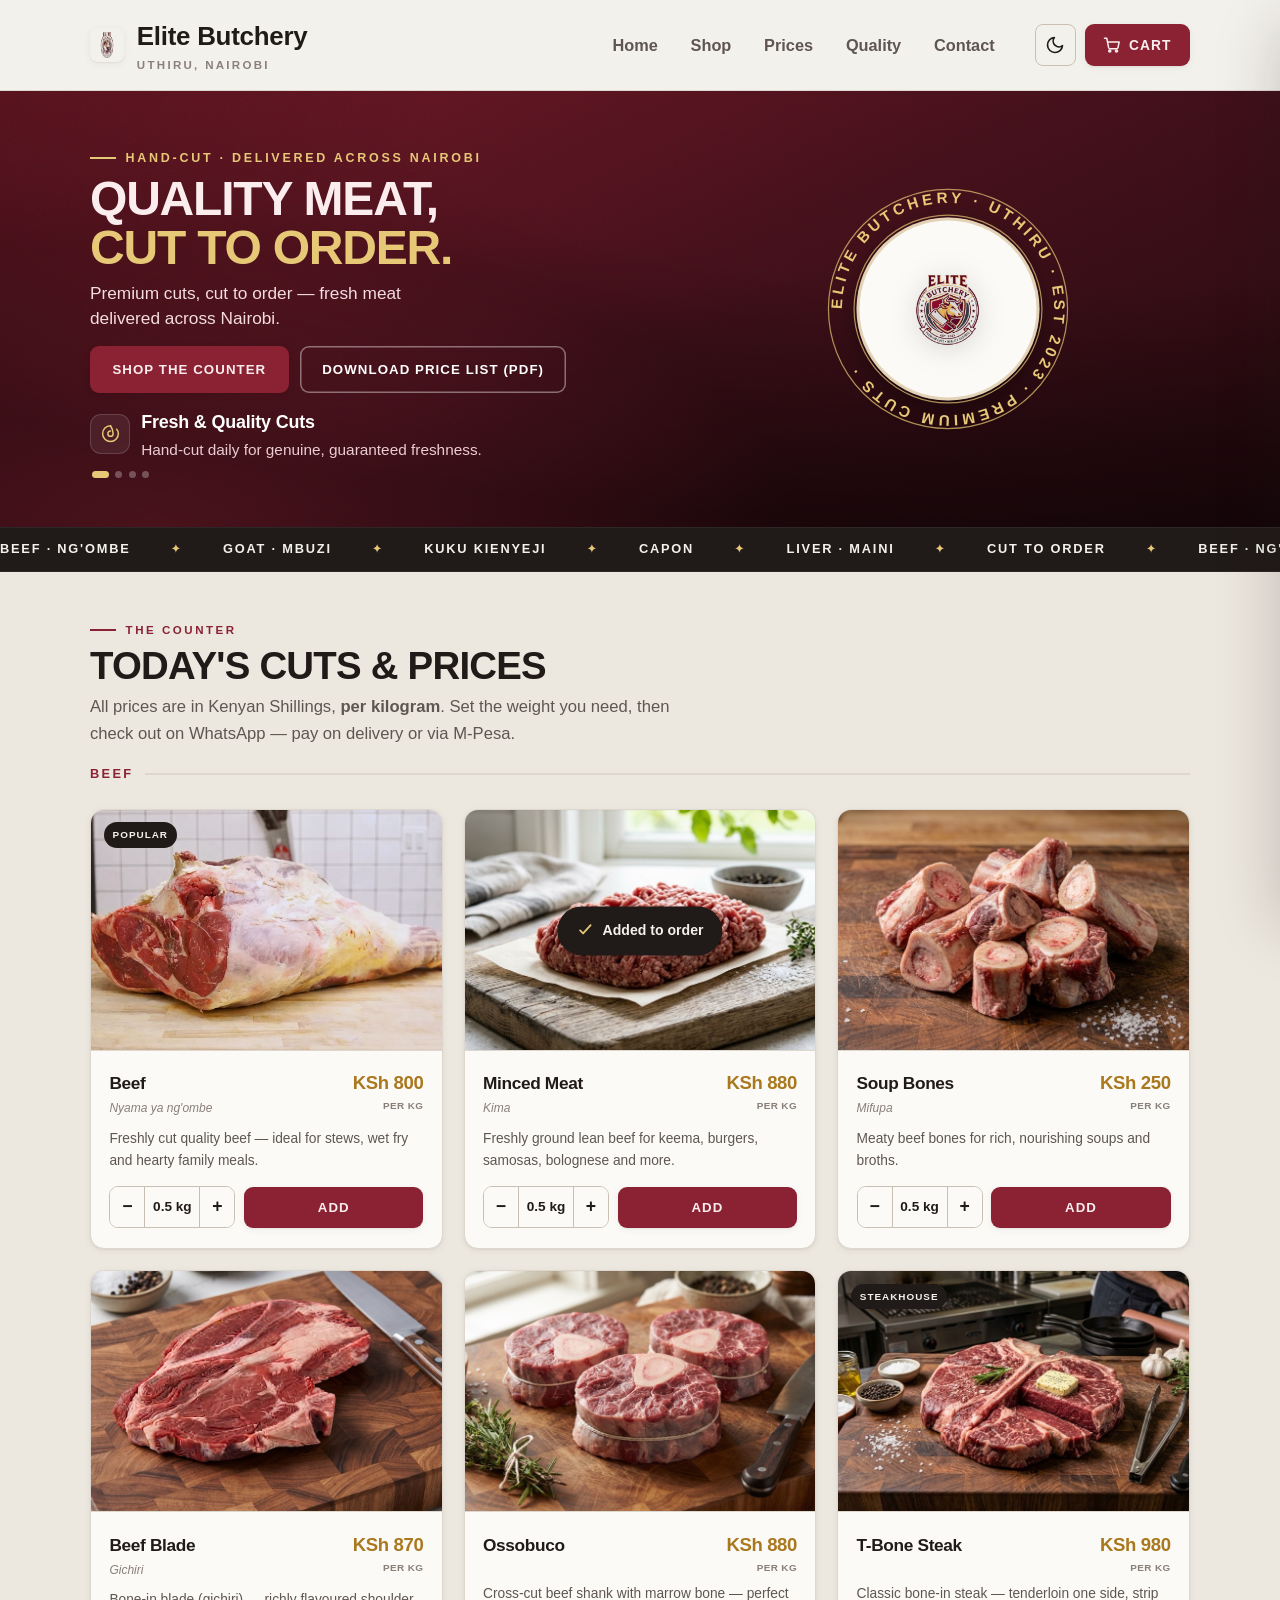
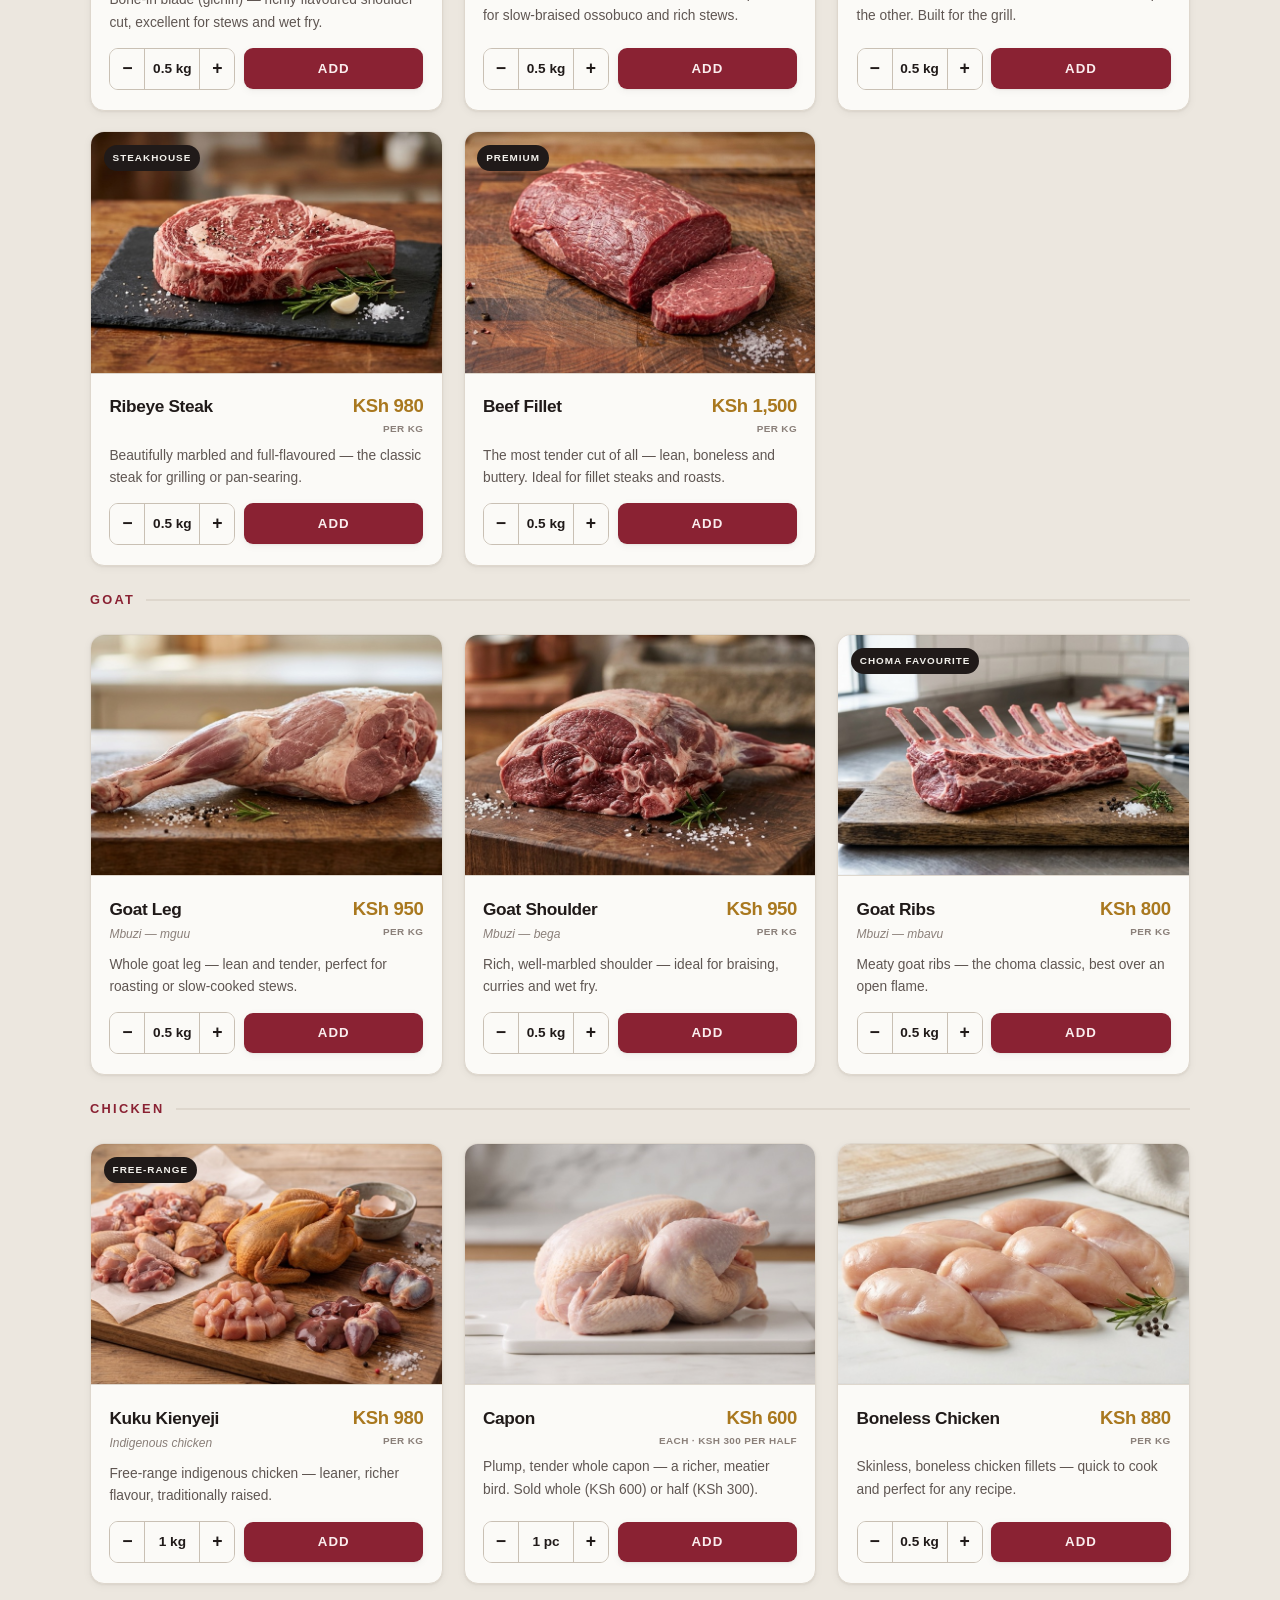
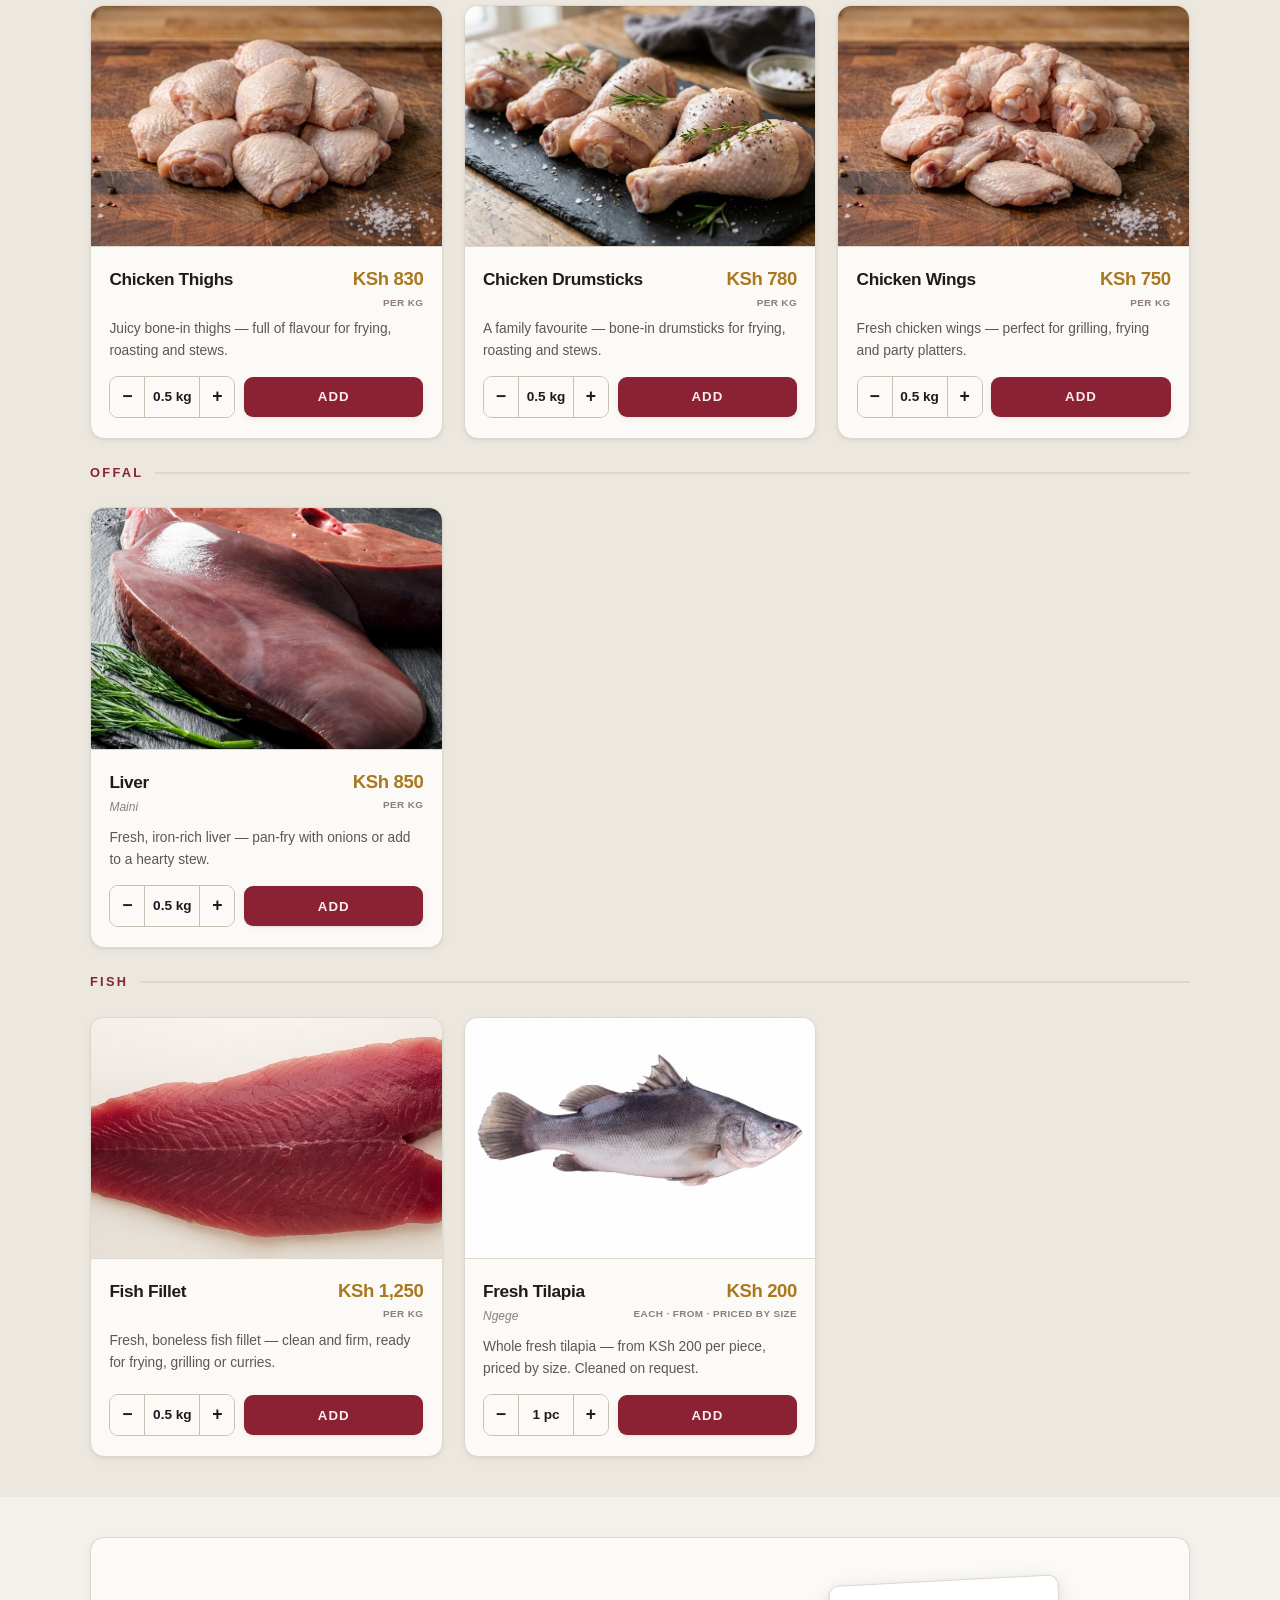
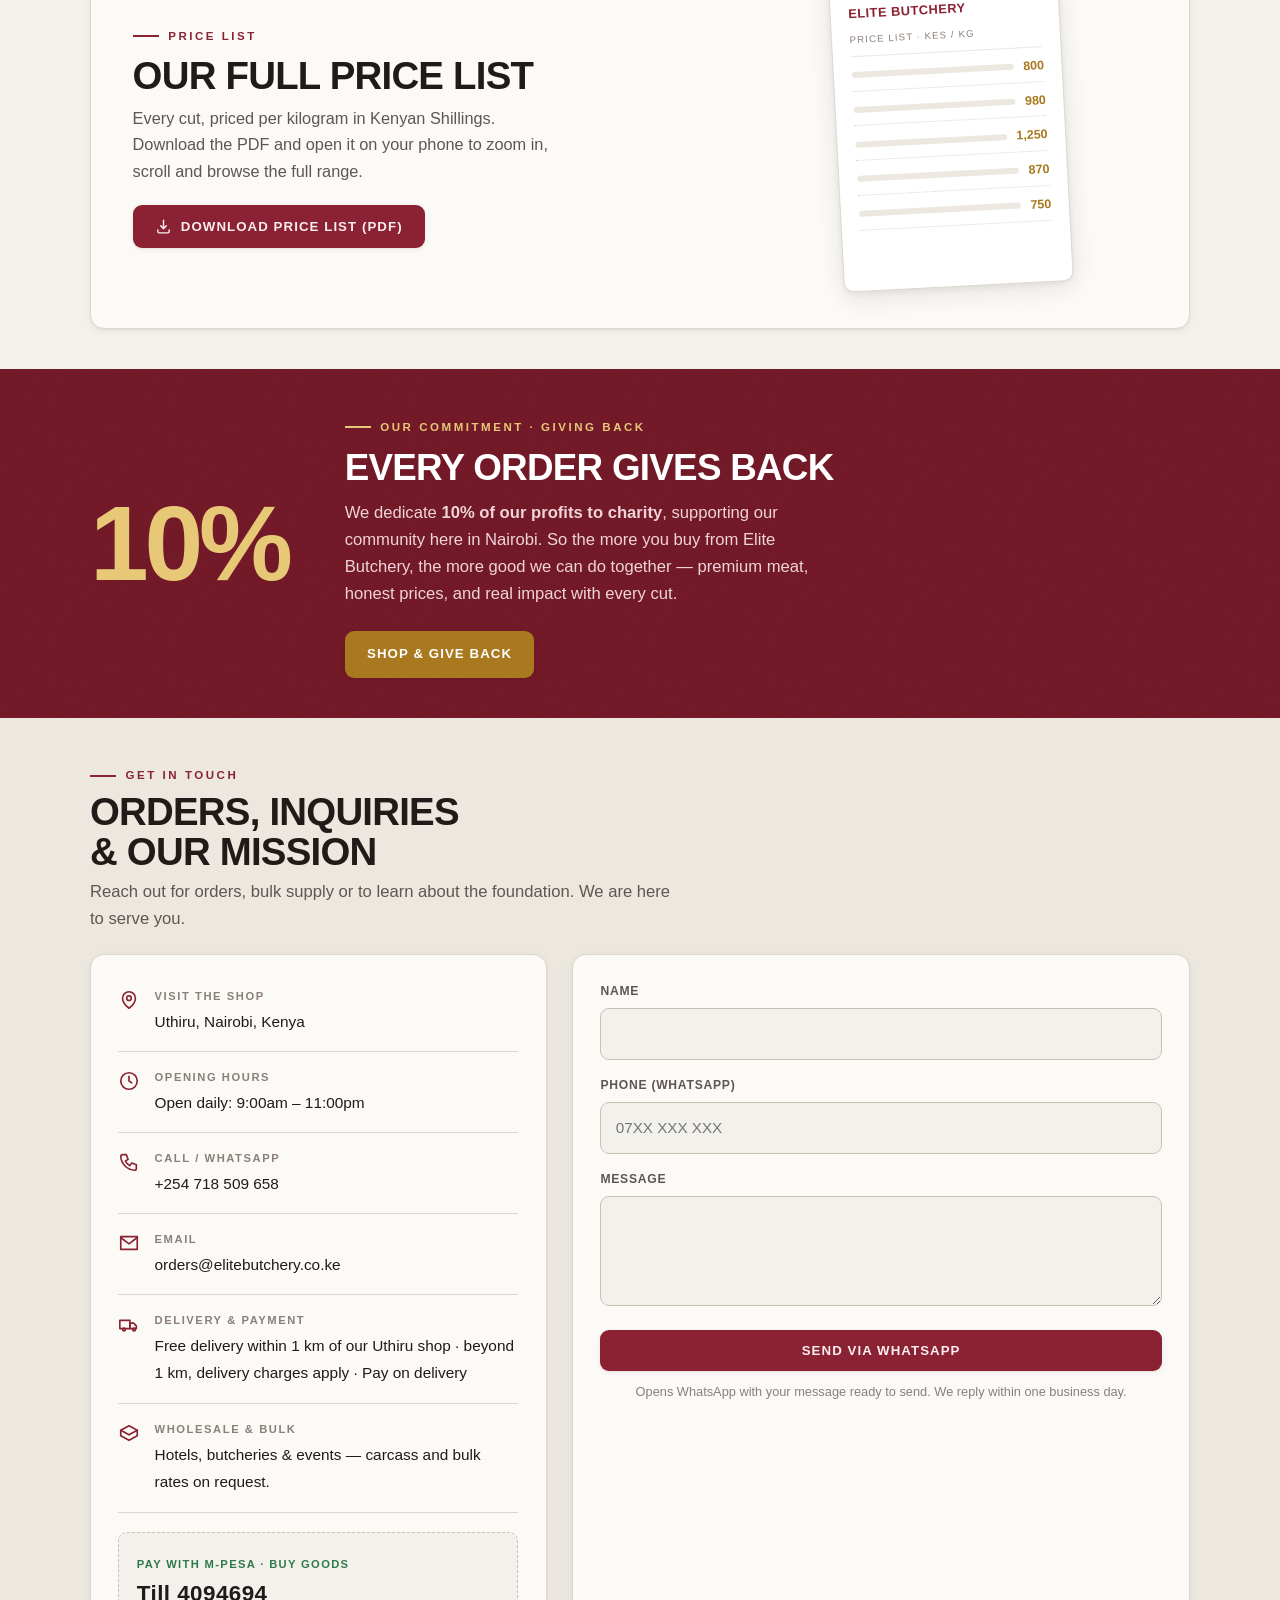
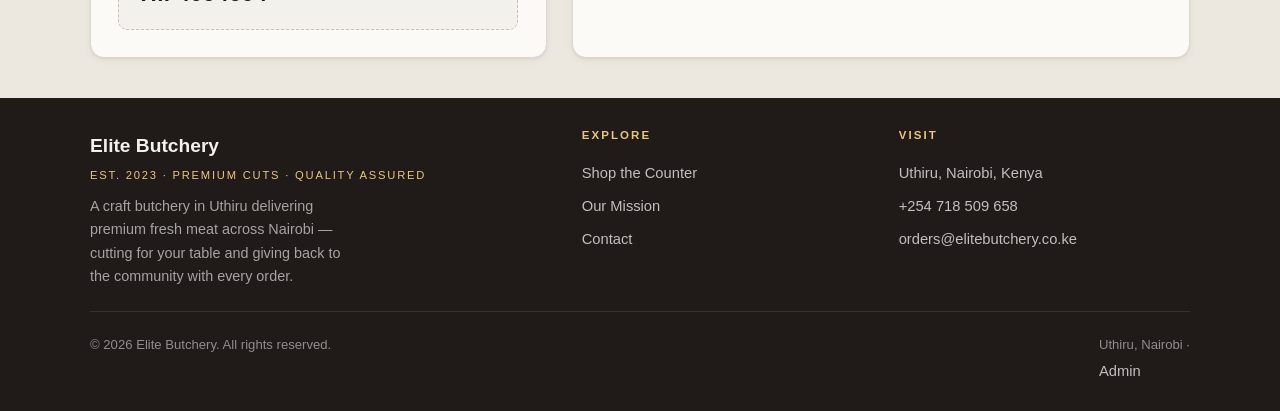
==== commit 90c0c5ec: "Tighten spacing site-wide; production-readiness fixes - Cut section padding, sec-head margins, hero " ====
--- a/index.html
+++ b/index.html
@@ -27,7 +27,6 @@
       <a href="#shop">Shop</a>
       <a href="#pricelist">Prices</a>
       <a href="#mission">Quality</a>
-      <a href="#reviews">Reviews</a>
       <a href="#contact">Contact</a>
     </nav>
     <div class="hdr-actions">
@@ -156,37 +155,6 @@
   </div>
 </section>
 
-<!-- REVIEWS -->
-<section id="reviews">
-  <div class="wrap">
-    <div class="sec-head reveal">
-      <span class="eyebrow">What our customers say</span>
-      <h2>Trusted across Nairobi</h2>
-      <p>Hear from customers who enjoy quality nyama — and know their purchase supports a meaningful cause.</p>
-    </div>
-    <div class="quotes">
-      <figure class="quote reveal">
-        <div class="stars" aria-label="5 out of 5 stars">★★★★★</div>
-        <h3>Fresh and always on time</h3>
-        <p>“The meat is consistently fresh and delivery to Kinoo is quick. Supporting a business that gives back makes it even better.”</p>
-        <figcaption class="who"><span class="av">WM</span><span><b>Wanjiku M.</b><span>Kinoo</span></span></figcaption>
-      </figure>
-      <figure class="quote reveal">
-        <div class="stars" aria-label="5 out of 5 stars">★★★★★</div>
-        <h3>Great choma cuts</h3>
-        <p>“Their mbuzi is perfect for weekend nyama choma. Fair prices per kg and easy ordering on WhatsApp.”</p>
-        <figcaption class="who"><span class="av">OO</span><span><b>Otieno O.</b><span>Uthiru</span></span></figcaption>
-      </figure>
-      <figure class="quote reveal">
-        <div class="stars" aria-label="5 out of 5 stars">★★★★★</div>
-        <h3>Reliable and trustworthy</h3>
-        <p>“Dependable service and I love knowing my order contributes to a good cause. Highly recommended.”</p>
-        <figcaption class="who"><span class="av">FA</span><span><b>Faith A.</b><span>Regen</span></span></figcaption>
-      </figure>
-    </div>
-  </div>
-</section>
-
 <!-- CONTACT -->
 <section id="contact">
   <div class="wrap">
@@ -199,15 +167,15 @@
       <div class="infocard reveal">
         <div class="infoitem">
           <svg class="ico" viewBox="0 0 24 24" fill="none" stroke="currentColor" stroke-width="1.8" stroke-linecap="round" stroke-linejoin="round"><path d="M12 21s-7-5.5-7-11a7 7 0 0 1 14 0c0 5.5-7 11-7 11Z"/><circle cx="12" cy="10" r="2.5"/></svg>
-          <div><b>Visit the shop</b><span data-biz="address">Uthiru Shopping Centre, Waiyaki Way, Nairobi, Kenya</span></div>
+          <div><b>Visit the shop</b><span data-biz="address">Uthiru, Nairobi, Kenya</span></div>
         </div>
         <div class="infoitem">
           <svg class="ico" viewBox="0 0 24 24" fill="none" stroke="currentColor" stroke-width="1.8" stroke-linecap="round" stroke-linejoin="round"><circle cx="12" cy="12" r="9"/><path d="M12 7v5l3 2"/></svg>
-          <div><b>Opening hours</b><span data-biz="hours">Mon–Sat: 7am–8pm · Sun: 8am–6pm</span></div>
+          <div><b>Opening hours</b><span data-biz="hours">Open daily: 9:00am – 11:00pm</span></div>
         </div>
         <div class="infoitem">
           <svg class="ico" viewBox="0 0 24 24" fill="none" stroke="currentColor" stroke-width="1.8" stroke-linecap="round" stroke-linejoin="round"><path d="M5 4h4l2 5-3 2a12 12 0 0 0 5 5l2-3 5 2v4a2 2 0 0 1-2 2A16 16 0 0 1 3 6a2 2 0 0 1 2-2Z"/></svg>
-          <div><b>Call / WhatsApp</b><span><a data-biz-link="phone" href="#">+254 700 000 000</a></span></div>
+          <div><b>Call / WhatsApp</b><span><a data-biz-link="phone" href="#">+254 718 509 658</a></span></div>
         </div>
         <div class="infoitem">
           <svg class="ico" viewBox="0 0 24 24" fill="none" stroke="currentColor" stroke-width="1.8" stroke-linecap="round" stroke-linejoin="round"><path d="M3 5h18v14H3z"/><path d="m3 6 9 7 9-7"/></svg>
@@ -243,11 +211,11 @@
           <textarea id="cf-msg" name="message" required></textarea>
           <div class="err">Please add a short message.</div>
         </div>
-        <button class="btn btn--block" type="submit">Send Message</button>
-        <p class="formnote">We reply within one business day. Your details are never shared.</p>
+        <button class="btn btn--block" type="submit">Send via WhatsApp</button>
+        <p class="formnote">Opens WhatsApp with your message ready to send. We reply within one business day.</p>
         <div class="success" id="formSuccess" role="status">
           <svg viewBox="0 0 24 24" fill="none" stroke="currentColor" stroke-width="2" stroke-linecap="round" stroke-linejoin="round"><circle cx="12" cy="12" r="10"/><path d="m8 12 3 3 5-6"/></svg>
-          Asante! Your message is on its way — we'll be in touch shortly.
+          Asante! We've opened WhatsApp — just tap send to reach us.
         </div>
       </form>
     </div>
@@ -268,13 +236,12 @@
         <h4>Explore</h4>
         <a href="#shop">Shop the Counter</a>
         <a href="#mission">Our Mission</a>
-        <a href="#reviews">Reviews</a>
         <a href="#contact">Contact</a>
       </div>
       <div>
         <h4>Visit</h4>
         <a href="#contact" data-biz="address">Uthiru, Nairobi</a>
-        <a data-biz-link="phone" href="#">+254 700 000 000</a>
+        <a data-biz-link="phone" href="#">+254 718 509 658</a>
         <a data-biz-link="email" href="#">orders@elitebutchery.co.ke</a>
       </div>
     </div>
--- a/assets/css/styles.css
+++ b/assets/css/styles.css
@@ -148,9 +148,9 @@
 @media (prefers-reduced-motion:reduce){.strip .track{animation:none}}
 
 /* sections */
-section{padding-block:clamp(3.2rem,7vw,5.4rem)}
-.sec-head{max-width:62ch;margin-bottom:2.2rem}
-.sec-head h2{font-size:clamp(1.8rem,4vw,2.7rem);margin:.7rem 0 .6rem;text-transform:uppercase}
+section{padding-block:clamp(1.5rem,3.2vw,2.5rem)}
+.sec-head{max-width:62ch;margin-bottom:1.3rem}
+.sec-head h2{font-size:clamp(1.7rem,3.6vw,2.4rem);margin:.4rem 0 .5rem;text-transform:uppercase}
 .sec-head p{color:var(--ink-soft);font-size:1.04rem}
 
 /* values */
@@ -199,7 +199,7 @@
 #mission::after{content:"";position:absolute;inset:0;opacity:.4;mix-blend-mode:overlay;
   background-image:url("data:image/svg+xml,%3Csvg xmlns='http://www.w3.org/2000/svg' width='120' height='120'%3E%3Cfilter id='n'%3E%3CfeTurbulence type='fractalNoise' baseFrequency='.9' numOctaves='2'/%3E%3C/filter%3E%3Crect width='100%25' height='100%25' filter='url(%23n)' opacity='.4'/%3E%3C/svg%3E")}
 #mission .wrap{position:relative;z-index:1;display:grid;grid-template-columns:auto 1fr;gap:clamp(1.5rem,5vw,3.5rem);align-items:center}
-.bignum{font-family:var(--display);font-weight:800;font-size:clamp(4.5rem,15vw,10rem);line-height:.8;letter-spacing:-.04em;color:var(--brass-soft)}
+.bignum{font-family:var(--display);font-weight:800;font-size:clamp(3.4rem,10vw,6.6rem);line-height:.8;letter-spacing:-.04em;color:var(--brass-soft)}
 #mission .eyebrow{color:var(--brass-soft)}
 #mission h2{font-size:clamp(1.6rem,3.4vw,2.3rem);text-transform:uppercase;margin:.8rem 0;color:#fff}
 #mission p{color:#f0d4d8;max-width:52ch;font-size:1.04rem}
@@ -282,10 +282,11 @@
 .dhint{font-size:.76rem;color:var(--ink-faint);text-align:center;margin-top:.7rem}
 
 /* footer */
-footer.site{background:var(--ink);color:var(--ground);padding-block:3rem 2rem}
+footer.site{background:var(--ink);color:var(--ground);padding-block:2rem 1.4rem}
 :root[data-theme="dark"] footer.site{background:#0F0B09}
 @media (prefers-color-scheme:dark){:root:not([data-theme="light"]) footer.site{background:#0F0B09}}
-footer.site .cols{display:grid;grid-template-columns:1.6fr 1fr 1fr;gap:2rem;padding-bottom:2rem;border-bottom:1px solid rgba(255,255,255,.1)}
+footer.site .cols{display:grid;grid-template-columns:1.6fr 1fr 1fr;gap:1.6rem;padding-bottom:1.4rem;border-bottom:1px solid rgba(255,255,255,.1)}
+#shopGrid{margin-top:1.2rem}
 @media (max-width:720px){footer.site .cols{grid-template-columns:1fr;gap:1.5rem}}
 footer.site h4{font-size:.72rem;letter-spacing:.18em;text-transform:uppercase;color:var(--brass-soft);margin:0 0 1rem}
 footer.site a{color:rgba(255,255,255,.72);font-size:.92rem;display:block;padding:.28rem 0;transition:color .15s}
@@ -360,7 +361,7 @@
 @keyframes logo-spin{to{transform:rotate(360deg)}}
 @media (prefers-reduced-motion:reduce){.logo-mark img{animation:none}}
 
-.heroart--seal{position:relative;width:min(268px,54vw);aspect-ratio:1;display:grid;place-items:center;margin-inline:auto;
+.heroart--seal{position:relative;width:min(244px,50vw);aspect-ratio:1;display:grid;place-items:center;margin-inline:auto;
   transform-origin:50% 50%;animation:seal-spin 26s linear infinite}
 .heroart--seal::before{content:"";position:absolute;left:50%;top:50%;transform:translate(-50%,-50%);
   width:75%;aspect-ratio:1;border-radius:50%;z-index:0;background:#FBFAF7;
@@ -374,7 +375,7 @@
 @media (max-width:820px){.heroart--seal{width:min(290px,68vw)}}
 
 /* category groups in the shop */
-.cat-group + .cat-group{margin-top:2.6rem}
+.cat-group + .cat-group{margin-top:1.7rem}
 .cat-head{font-size:.8rem;letter-spacing:.18em;text-transform:uppercase;color:var(--oxblood);
   padding-bottom:.55rem;margin:0 0 1.2rem;display:flex;align-items:center;gap:.7rem}
 .cat-head::after{content:"";flex:1;height:2px;background:var(--line)}
@@ -408,7 +409,7 @@
 .dform input.err{border-color:var(--oxblood);box-shadow:0 0 0 3px color-mix(in srgb,var(--oxblood) 15%,transparent)}
 
 /* hero "why" flashcards (condensed, cross-fading) */
-.whycards{position:relative;margin:.9rem 0 1.2rem;min-height:64px}
+.whycards{position:relative;margin:.7rem 0 .9rem;min-height:60px}
 .whycard{position:absolute;inset:0;display:flex;gap:.7rem;align-items:center;opacity:0;transform:translateY(7px);
   transition:opacity .5s ease,transform .5s ease;pointer-events:none}
 .whycard.is-active{opacity:1;transform:none;pointer-events:auto}
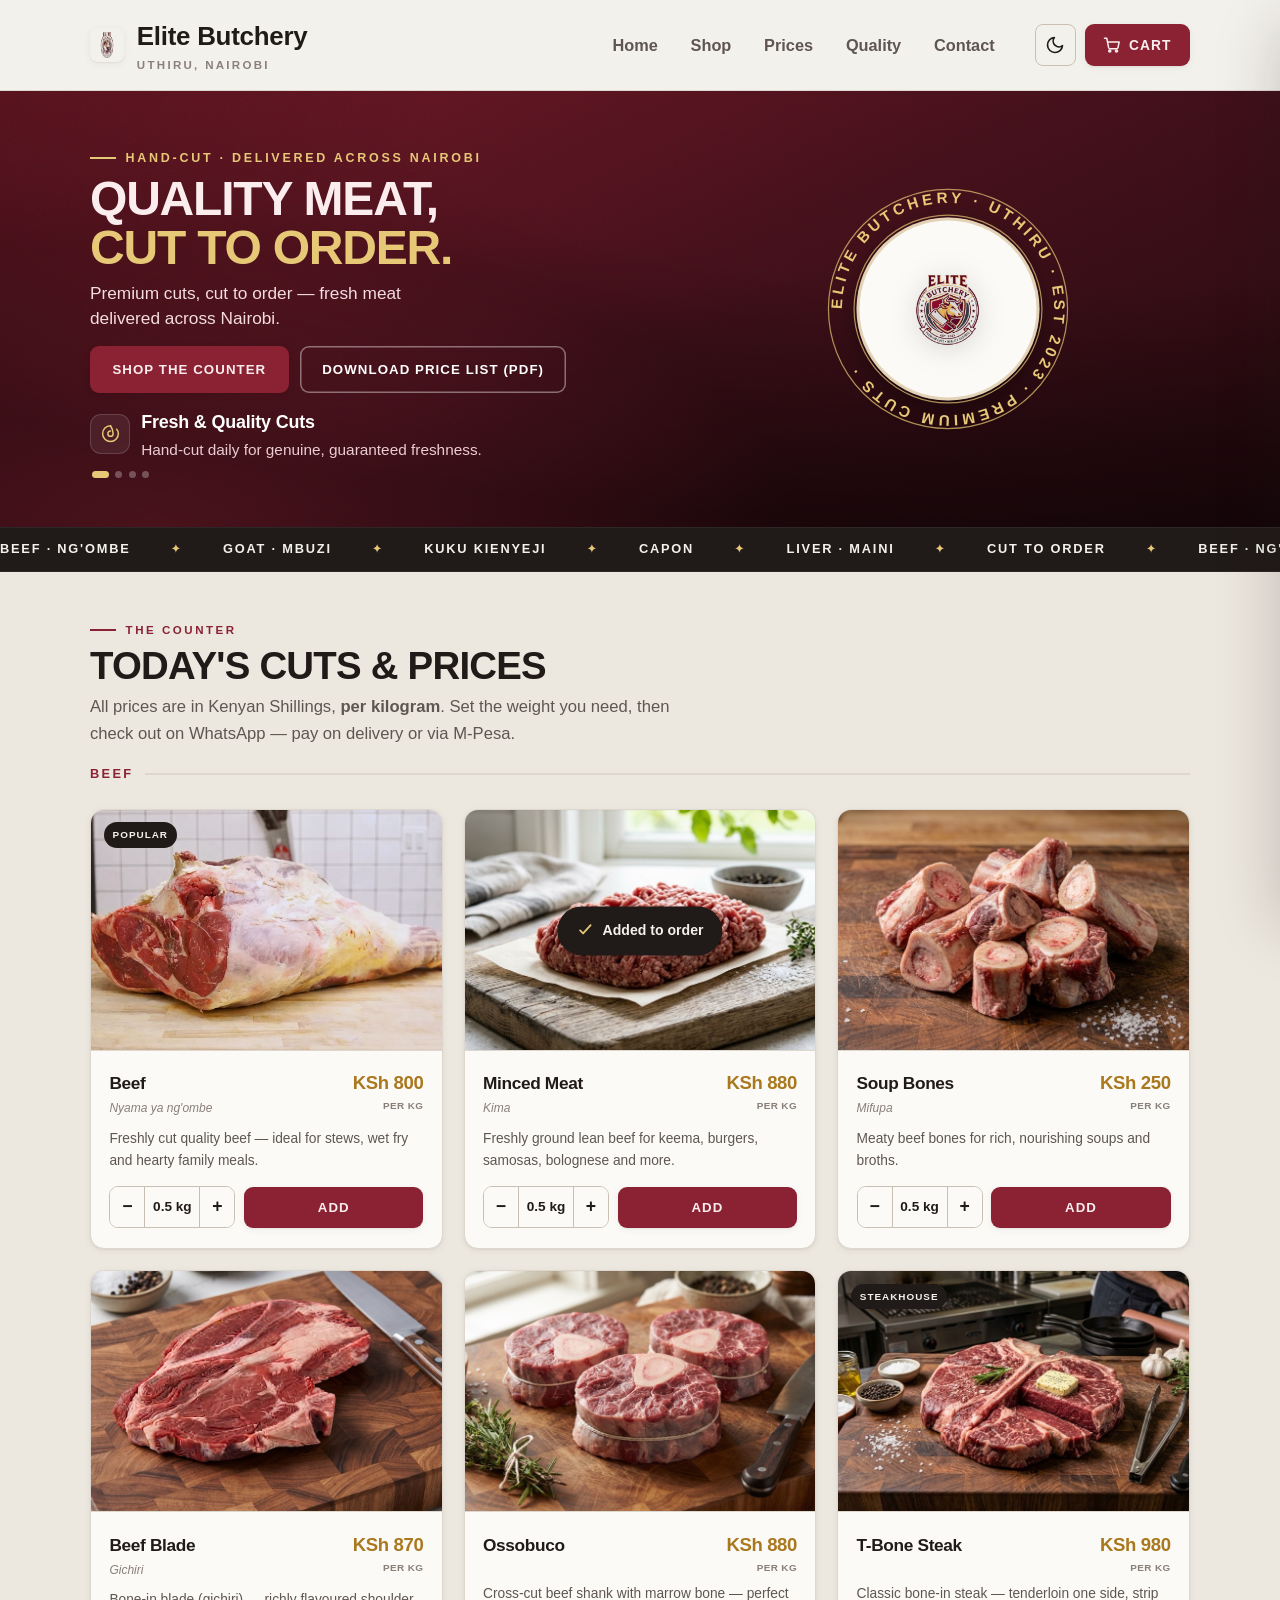
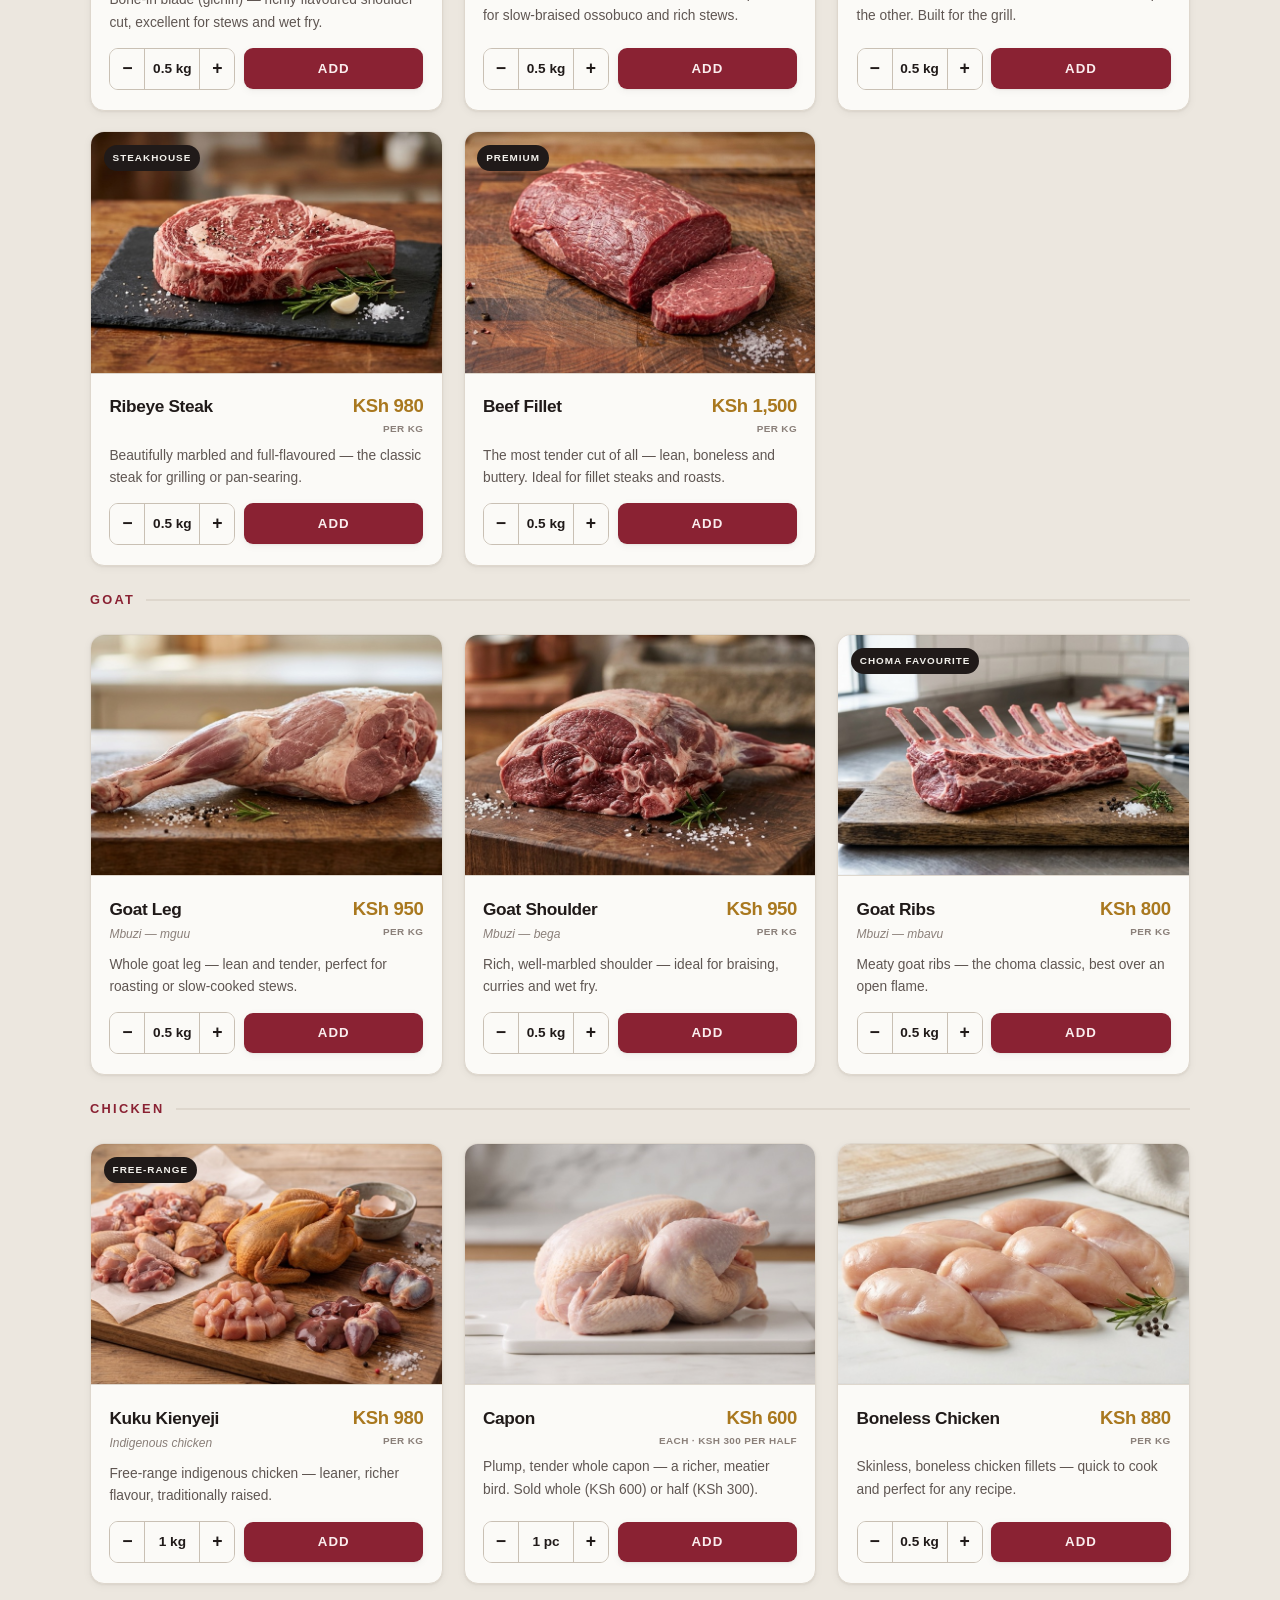
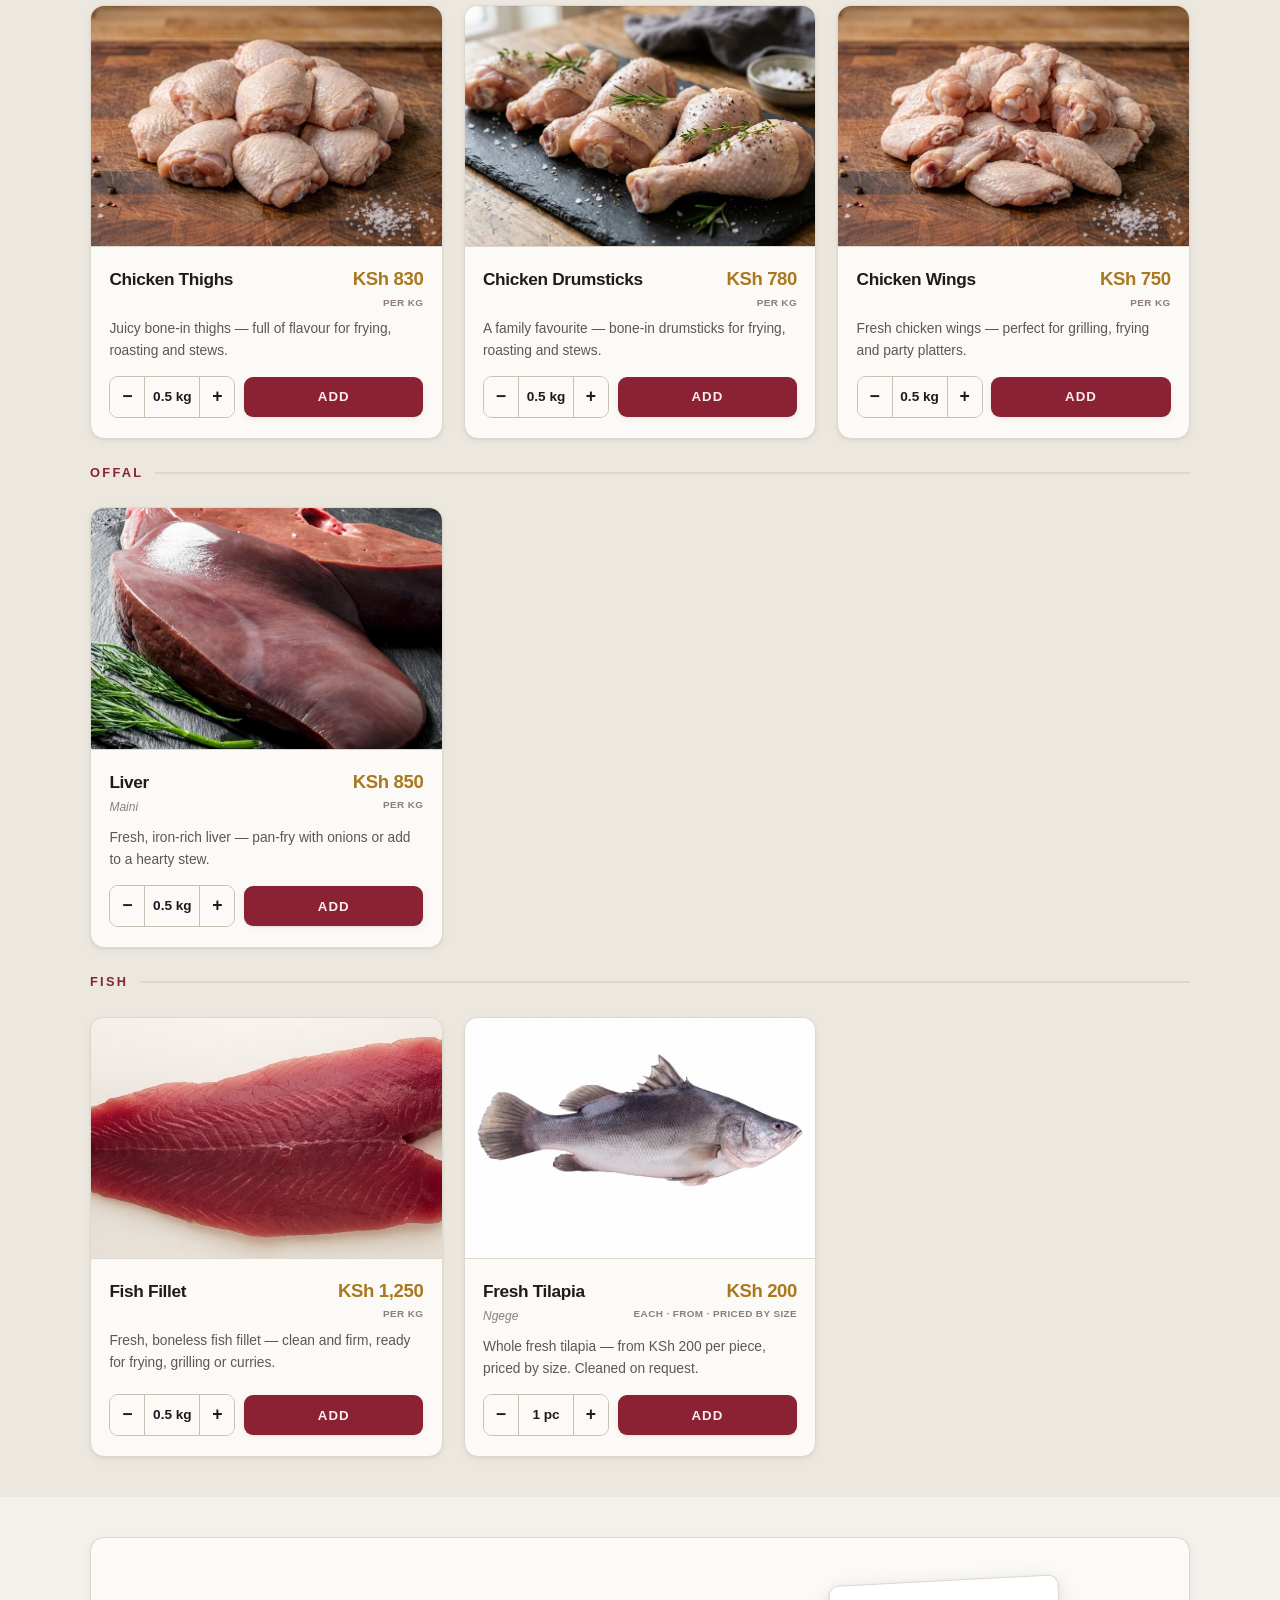
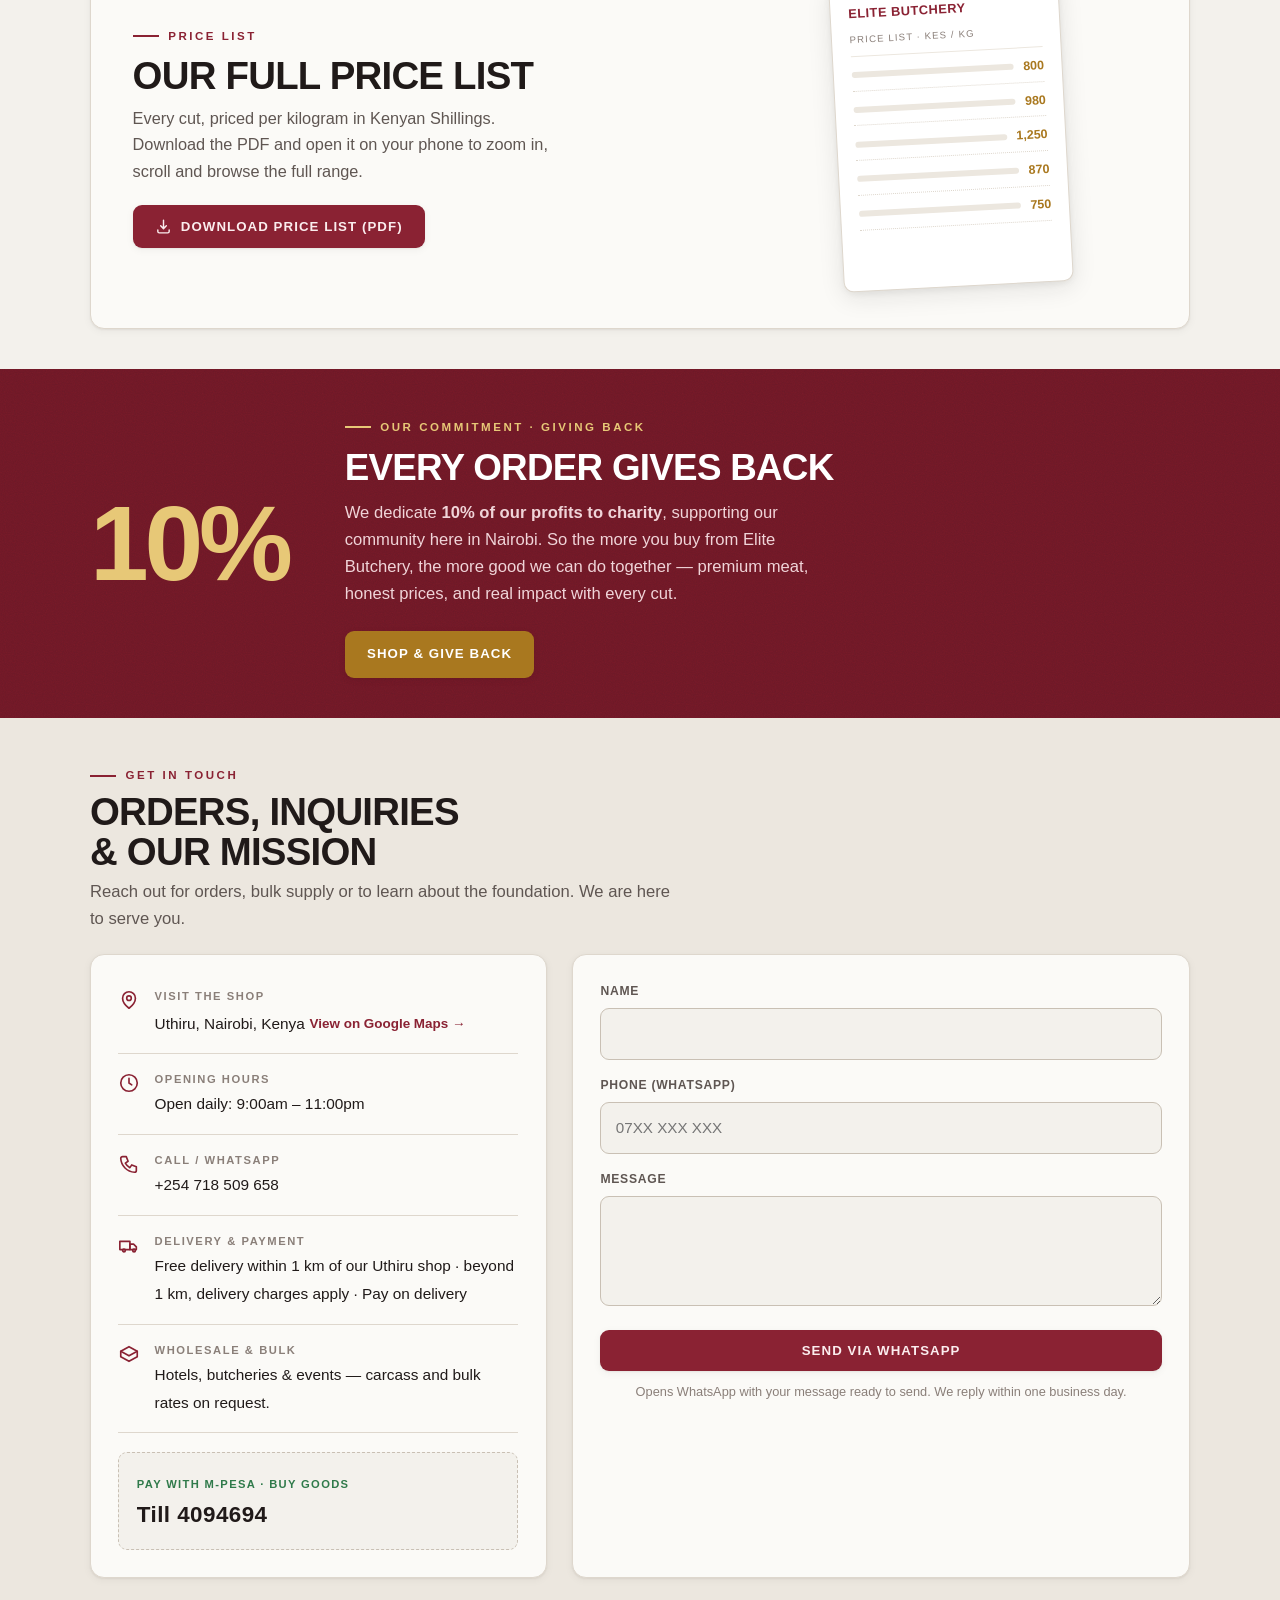
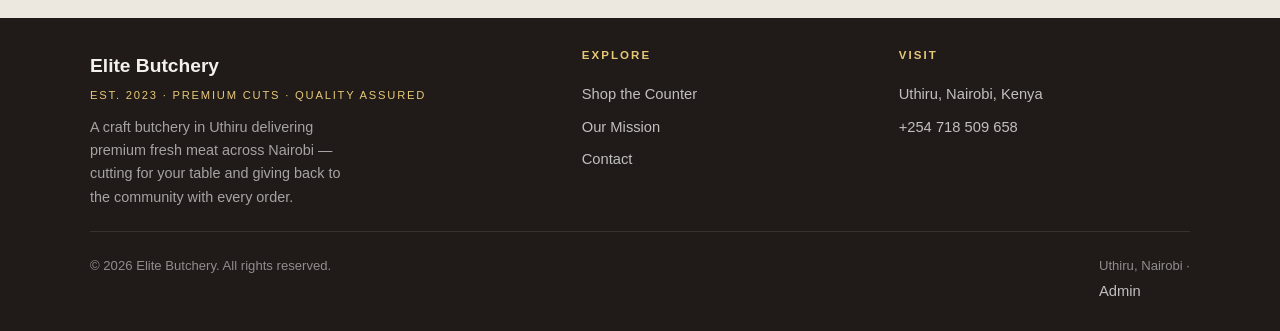
==== commit 5a72baa0: "Drop email; add Google Maps directions link (admin-editable) Co-Authored-By: Claude Opus 4.8 <norepl" ====
--- a/index.html
+++ b/index.html
@@ -167,7 +167,8 @@
       <div class="infocard reveal">
         <div class="infoitem">
           <svg class="ico" viewBox="0 0 24 24" fill="none" stroke="currentColor" stroke-width="1.8" stroke-linecap="round" stroke-linejoin="round"><path d="M12 21s-7-5.5-7-11a7 7 0 0 1 14 0c0 5.5-7 11-7 11Z"/><circle cx="12" cy="10" r="2.5"/></svg>
-          <div><b>Visit the shop</b><span data-biz="address">Uthiru, Nairobi, Kenya</span></div>
+          <div><b>Visit the shop</b><span data-biz="address">Uthiru, Nairobi, Kenya</span>
+            <a class="maplink" data-biz-link="maps" href="#" target="_blank" rel="noopener">View on Google Maps →</a></div>
         </div>
         <div class="infoitem">
           <svg class="ico" viewBox="0 0 24 24" fill="none" stroke="currentColor" stroke-width="1.8" stroke-linecap="round" stroke-linejoin="round"><circle cx="12" cy="12" r="9"/><path d="M12 7v5l3 2"/></svg>
@@ -176,10 +177,6 @@
         <div class="infoitem">
           <svg class="ico" viewBox="0 0 24 24" fill="none" stroke="currentColor" stroke-width="1.8" stroke-linecap="round" stroke-linejoin="round"><path d="M5 4h4l2 5-3 2a12 12 0 0 0 5 5l2-3 5 2v4a2 2 0 0 1-2 2A16 16 0 0 1 3 6a2 2 0 0 1 2-2Z"/></svg>
           <div><b>Call / WhatsApp</b><span><a data-biz-link="phone" href="#">+254 718 509 658</a></span></div>
-        </div>
-        <div class="infoitem">
-          <svg class="ico" viewBox="0 0 24 24" fill="none" stroke="currentColor" stroke-width="1.8" stroke-linecap="round" stroke-linejoin="round"><path d="M3 5h18v14H3z"/><path d="m3 6 9 7 9-7"/></svg>
-          <div><b>Email</b><span><a data-biz-link="email" href="#">orders@elitebutchery.co.ke</a></span></div>
         </div>
         <div class="infoitem">
           <svg class="ico" viewBox="0 0 24 24" fill="none" stroke="currentColor" stroke-width="1.8" stroke-linecap="round" stroke-linejoin="round"><path d="M2 8h11v9H2z"/><path d="M13 11h4l3 3v3h-7z"/><circle cx="6.5" cy="18" r="1.5"/><circle cx="17.5" cy="18" r="1.5"/></svg>
@@ -242,7 +239,6 @@
         <h4>Visit</h4>
         <a href="#contact" data-biz="address">Uthiru, Nairobi</a>
         <a data-biz-link="phone" href="#">+254 718 509 658</a>
-        <a data-biz-link="email" href="#">orders@elitebutchery.co.ke</a>
       </div>
     </div>
     <div class="foot-bottom">
--- a/assets/css/styles.css
+++ b/assets/css/styles.css
@@ -423,3 +423,7 @@
 .whydots i.is-active{background:var(--brass-soft);width:17px;border-radius:4px}
 @media (prefers-reduced-motion:reduce){.whycard{transition:opacity .2s}}
 @media (max-width:820px){.whycards{min-height:84px}}
+
+/* Google Maps directions link in contact card */
+.maplink{display:inline-block;margin-top:.35rem;font-size:.84rem;font-weight:700;color:var(--oxblood)}
+.maplink:hover{text-decoration:underline}
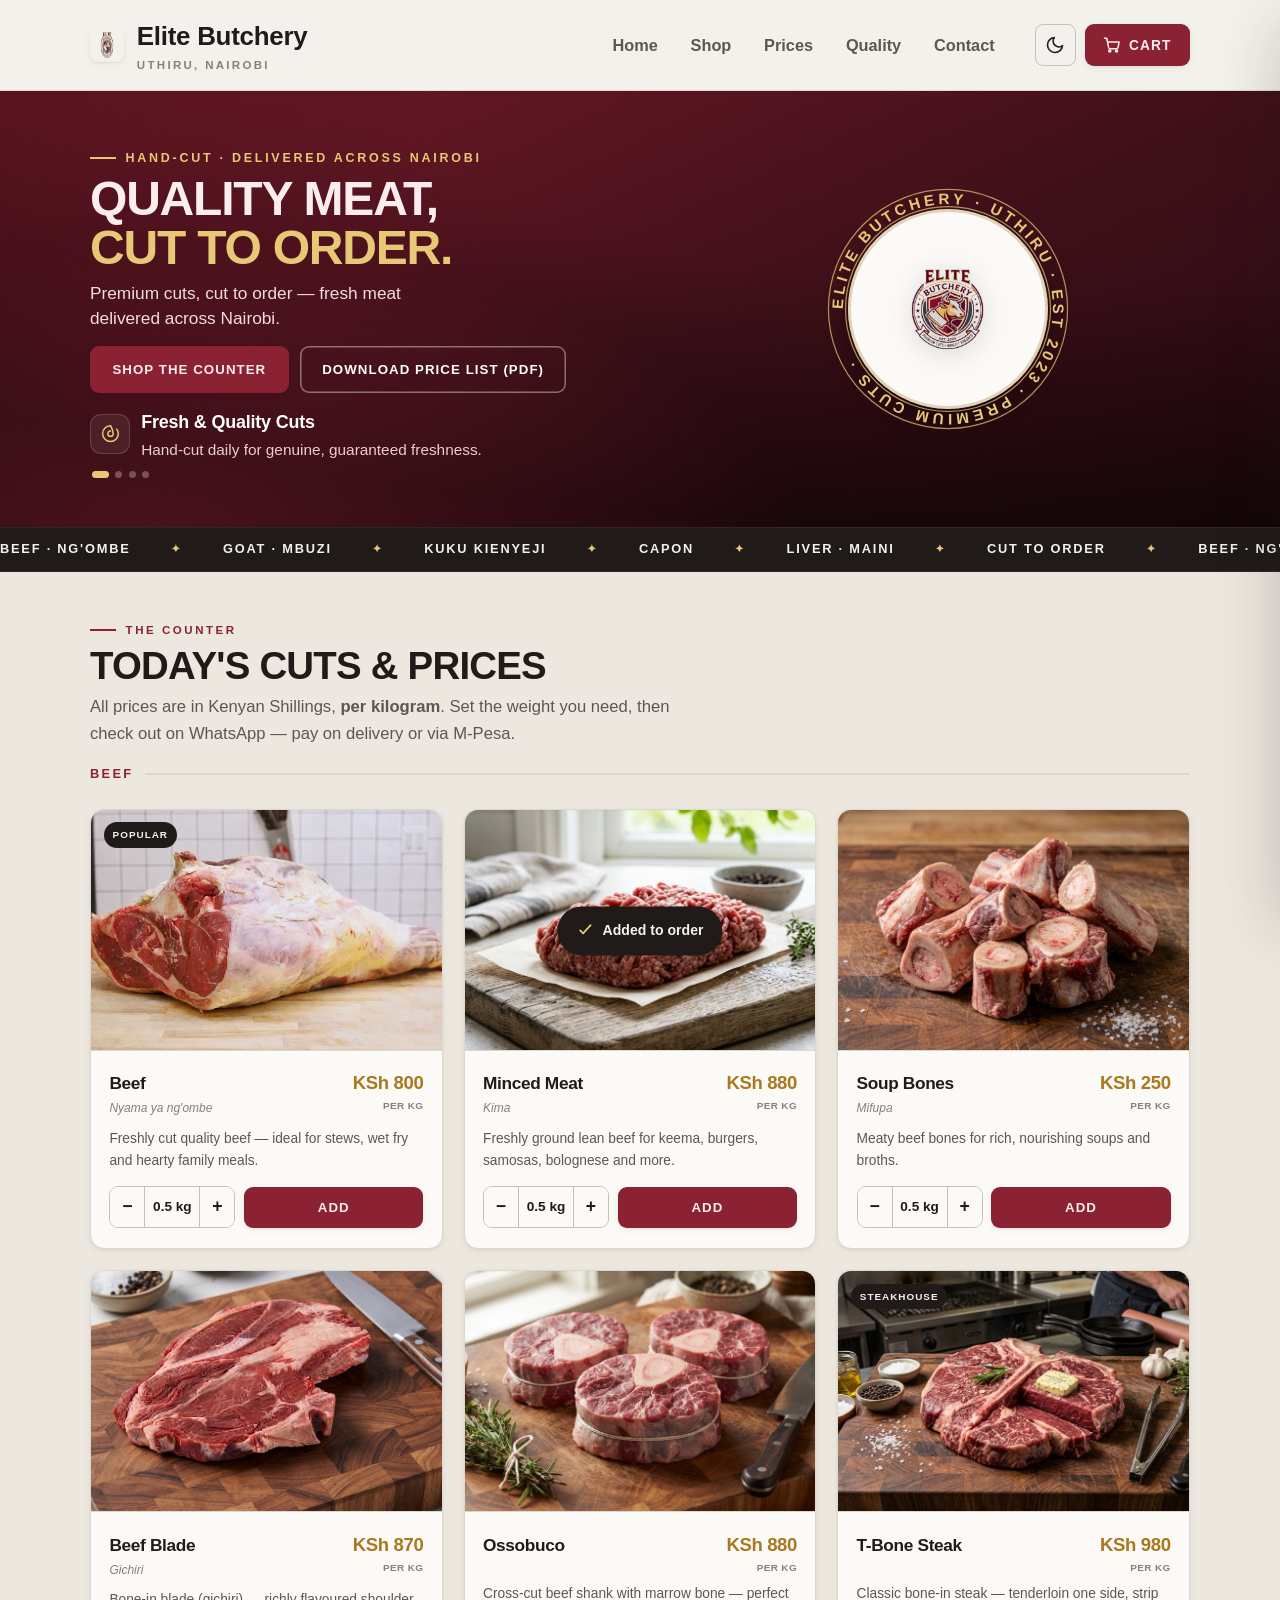
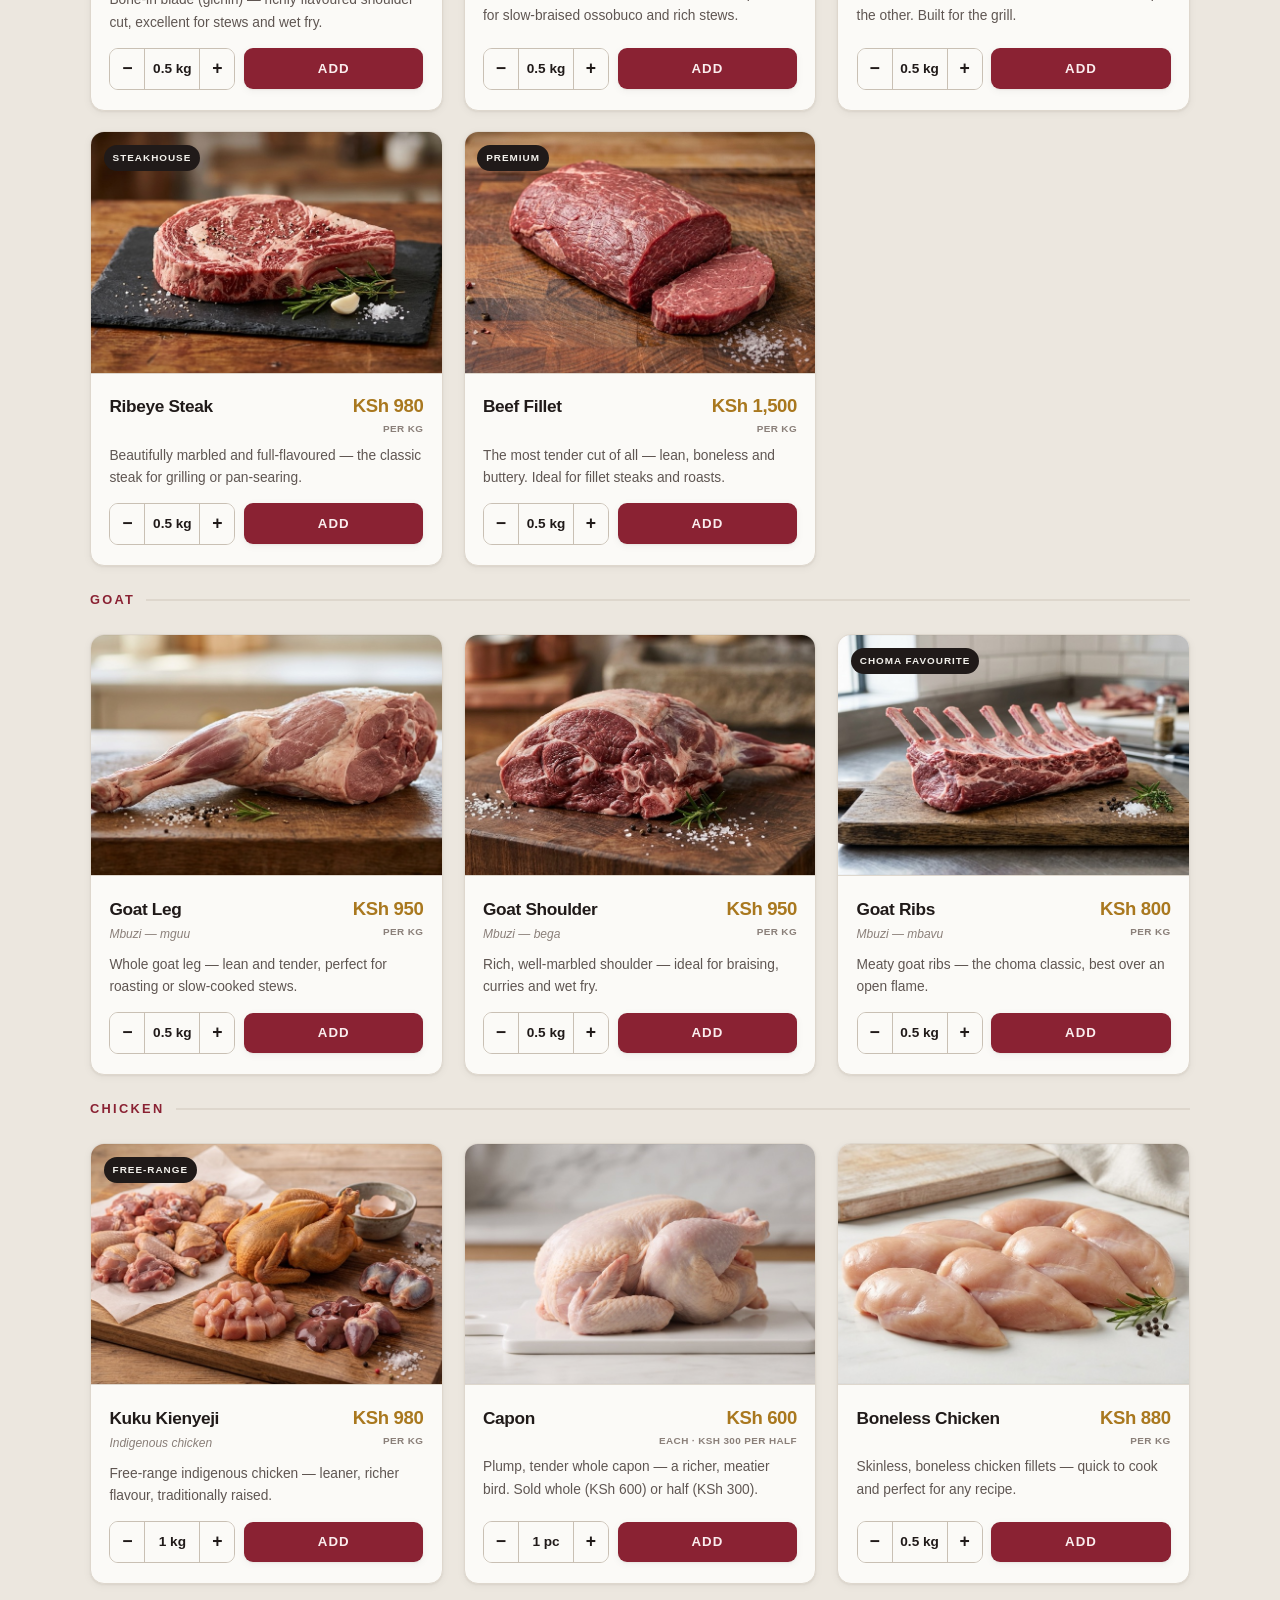
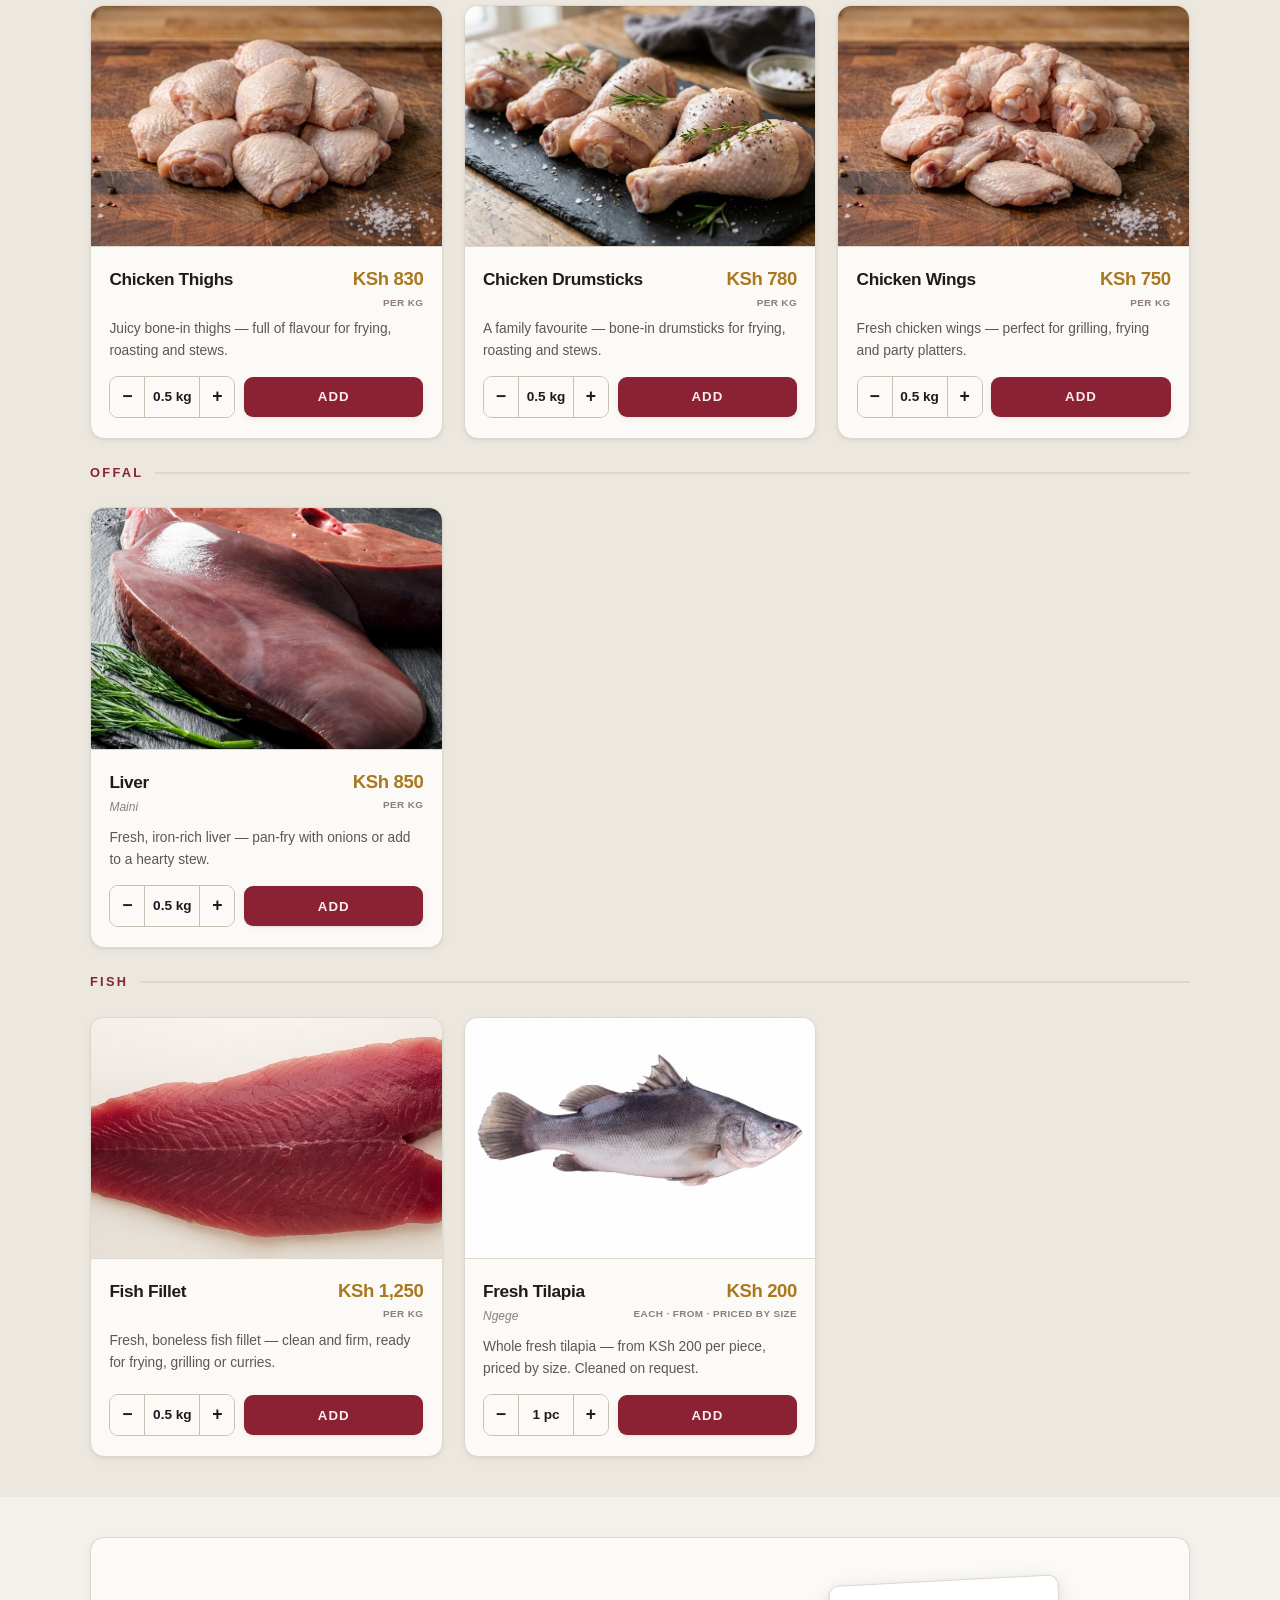
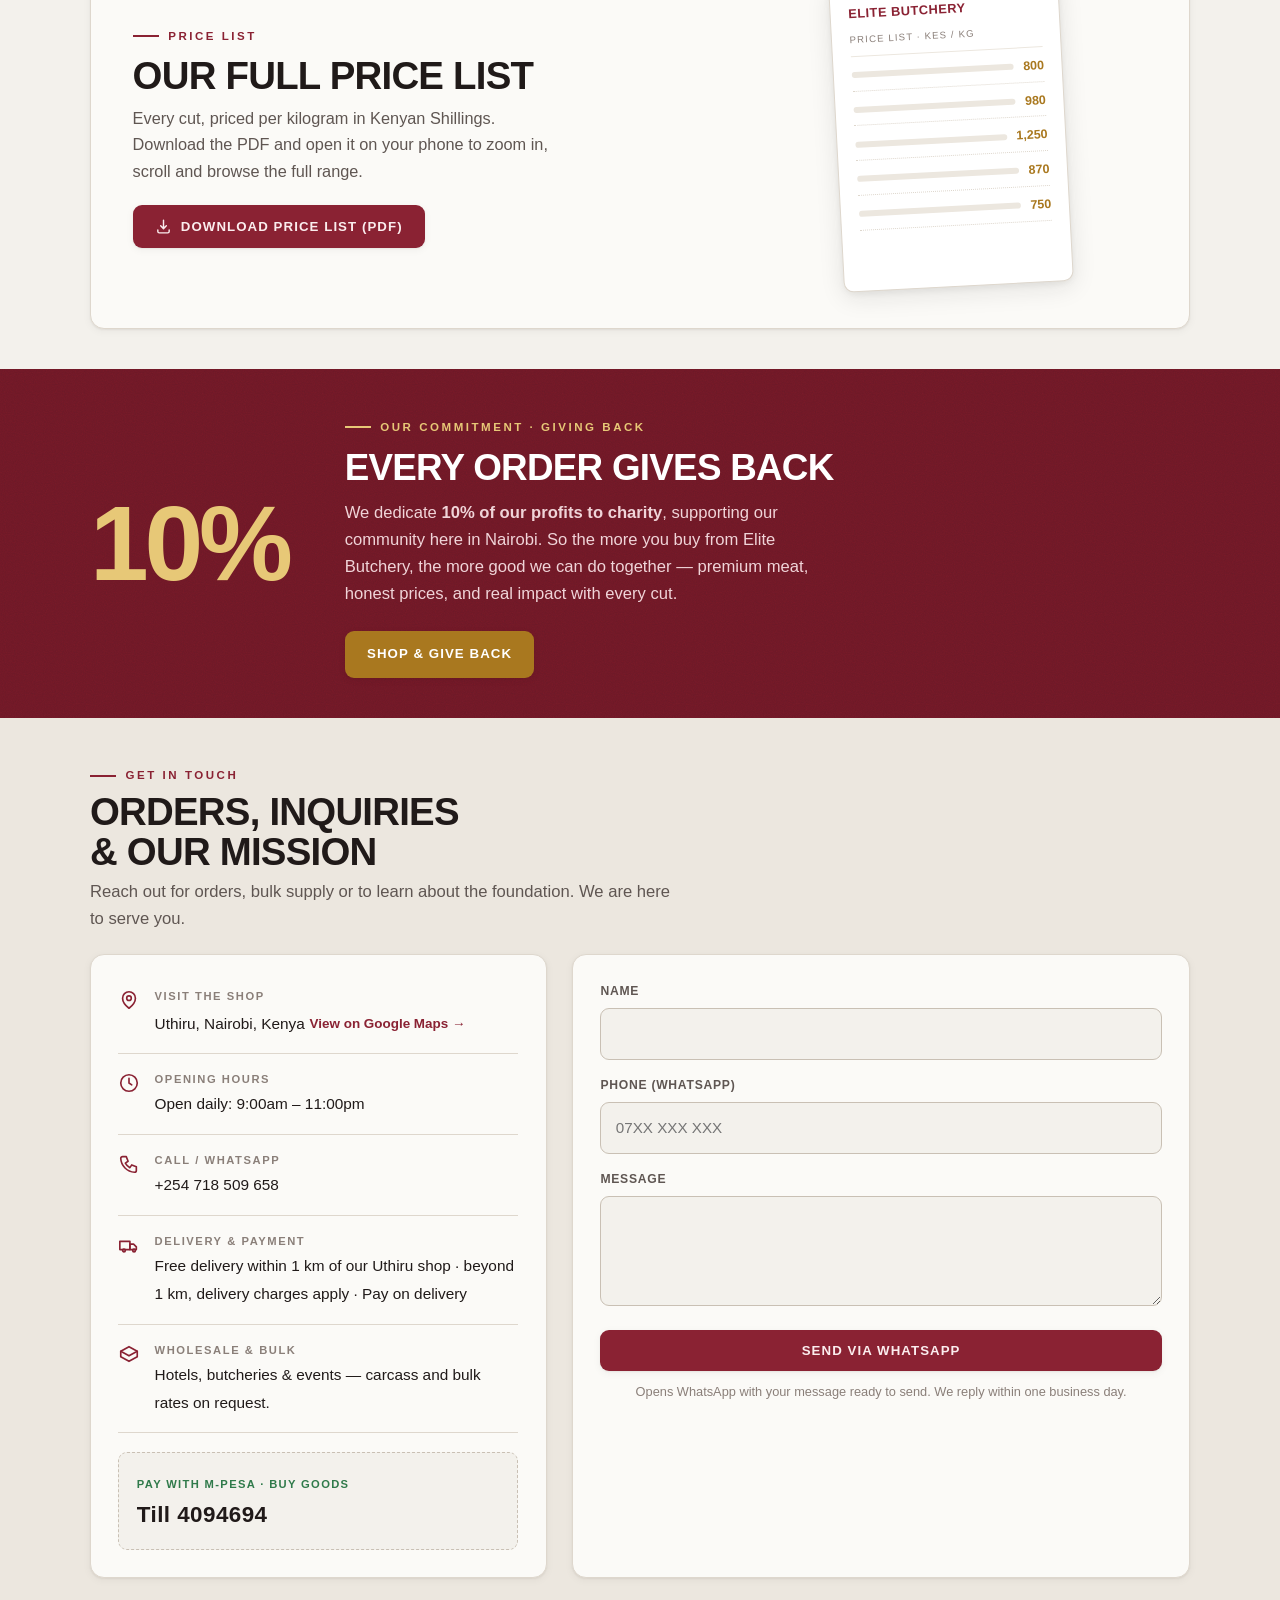
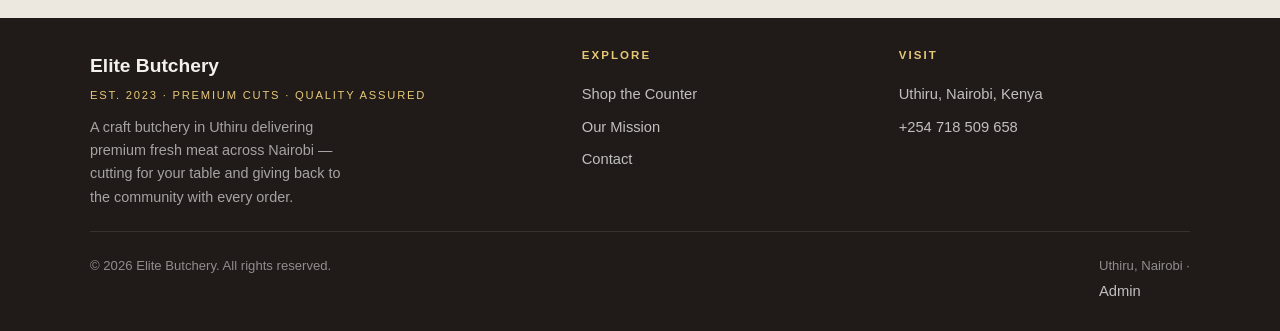
==== commit 9e3737ee: "Seal: center text in the ring band; enlarge hero logo Co-Authored-By: Claude Opus 4.8 <noreply@anthr" ====
--- a/index.html
+++ b/index.html
@@ -79,9 +79,9 @@
     </div>
     <div class="heroart heroart--seal">
       <svg class="seal" viewBox="0 0 200 200" aria-hidden="true">
-        <defs><path id="sealpath" d="M100,100 m-87,0 a87,87 0 1,1 174,0 a87,87 0 1,1 -174,0" fill="none"/></defs>
+        <defs><path id="sealpath" d="M100,100 m-86,0 a86,86 0 1,1 172,0 a86,86 0 1,1 -172,0" fill="none"/></defs>
         <circle class="seal-ring" cx="100" cy="100" r="98"/>
-        <circle class="seal-ring" cx="100" cy="100" r="77"/>
+        <circle class="seal-ring" cx="100" cy="100" r="84"/>
         <text class="seal-text"><textPath href="#sealpath" startOffset="0">ELITE BUTCHERY · UTHIRU · EST 2023 · PREMIUM CUTS · </textPath></text>
       </svg>
       <img class="hero-logo" src="assets/img/logo.png" alt="Elite Butchery — Premium Cuts, Quality Assured, Est. 2023" />
--- a/assets/css/styles.css
+++ b/assets/css/styles.css
@@ -364,12 +364,12 @@
 .heroart--seal{position:relative;width:min(244px,50vw);aspect-ratio:1;display:grid;place-items:center;margin-inline:auto;
   transform-origin:50% 50%;animation:seal-spin 26s linear infinite}
 .heroart--seal::before{content:"";position:absolute;left:50%;top:50%;transform:translate(-50%,-50%);
-  width:75%;aspect-ratio:1;border-radius:50%;z-index:0;background:#FBFAF7;
+  width:82%;aspect-ratio:1;border-radius:50%;z-index:0;background:#FBFAF7;
   box-shadow:inset 0 0 0 3px rgba(169,120,31,.3), 0 6px 24px rgba(0,0,0,.4)}
 .seal{position:absolute;inset:0;width:100%;height:100%;color:var(--brass-soft);z-index:1}
 .seal-ring{fill:none;stroke:currentColor;stroke-width:1;opacity:.7}
 .seal-text{font-family:var(--display);font-weight:800;font-size:12.5px;letter-spacing:3px;fill:currentColor}
-.hero-logo{position:relative;z-index:2;width:70%;filter:saturate(1.4) contrast(1.08) brightness(1.03) drop-shadow(0 6px 14px rgba(0,0,0,.28))}
+.hero-logo{position:relative;z-index:2;width:80%;filter:saturate(1.4) contrast(1.08) brightness(1.03) drop-shadow(0 6px 14px rgba(0,0,0,.28))}
 @keyframes seal-spin{to{transform:rotate(360deg)}}
 @media (prefers-reduced-motion:reduce){.heroart--seal{animation:none}}
 @media (max-width:820px){.heroart--seal{width:min(290px,68vw)}}
